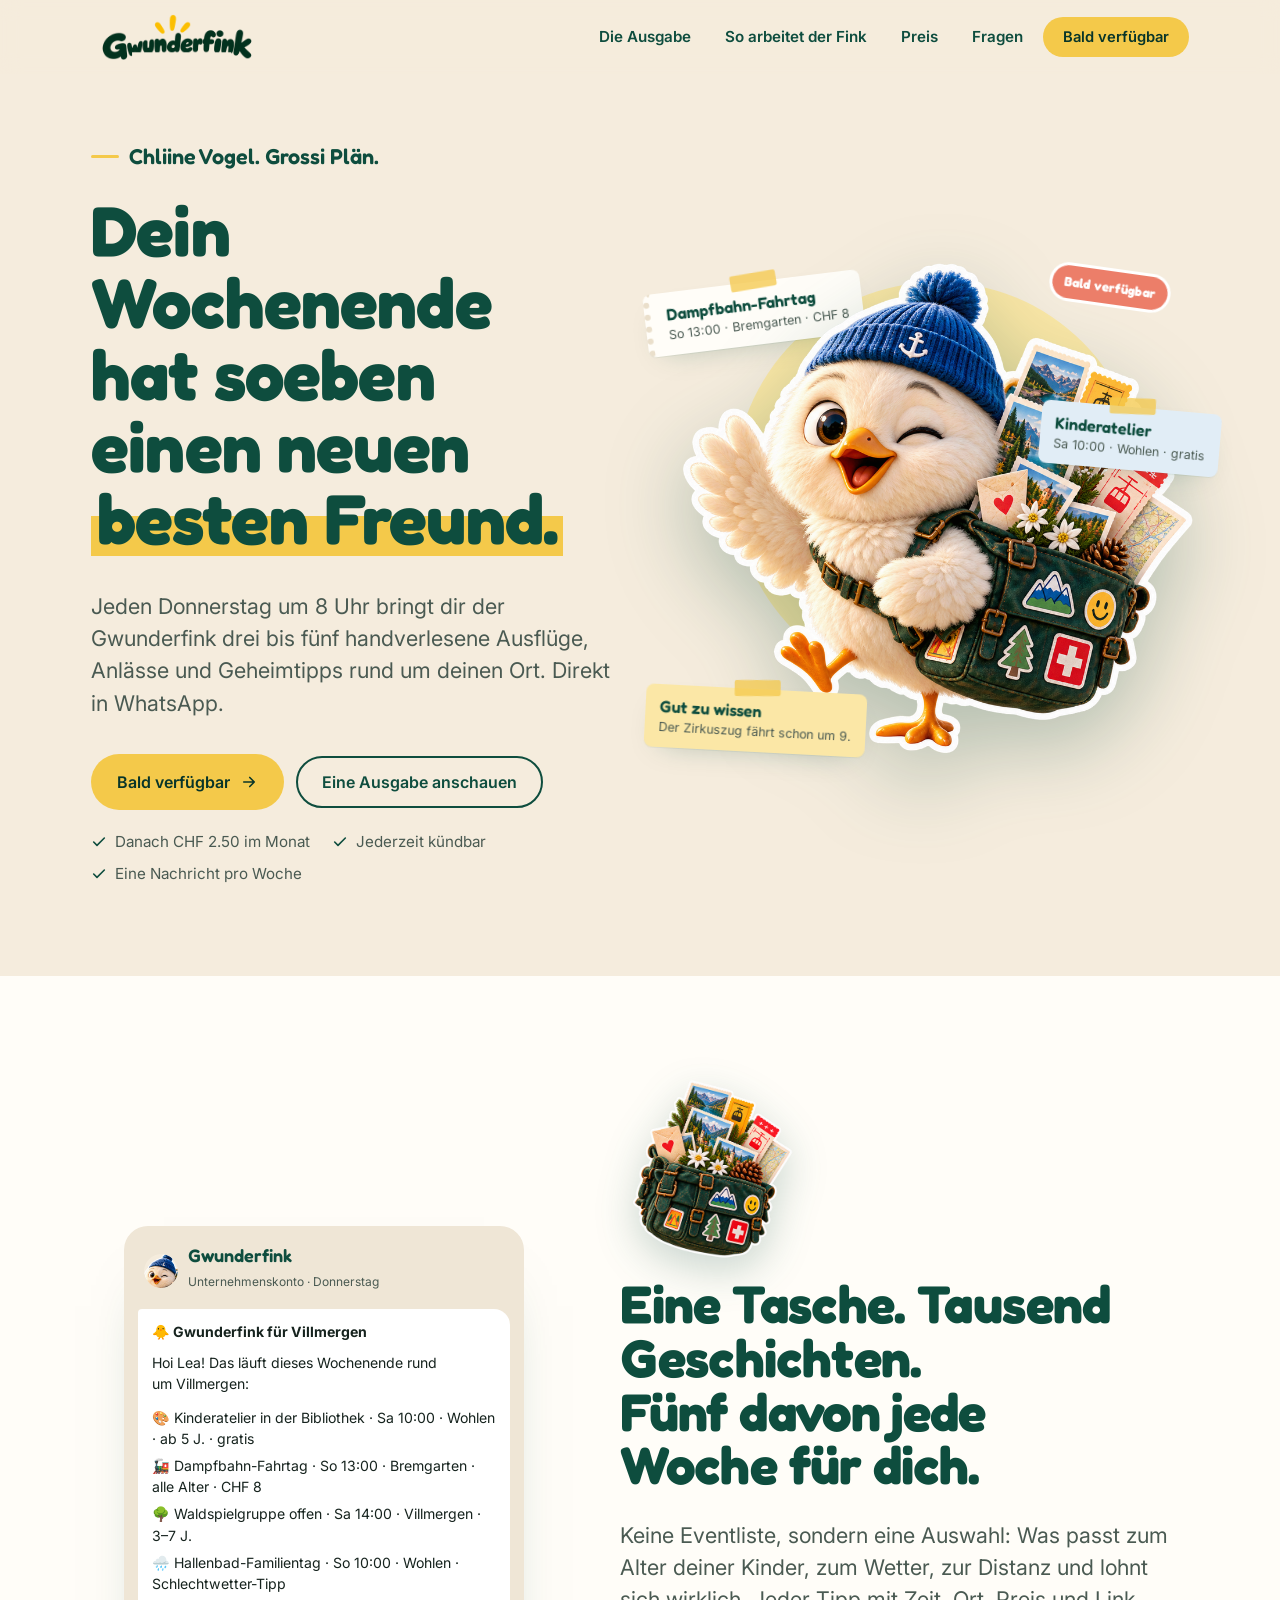
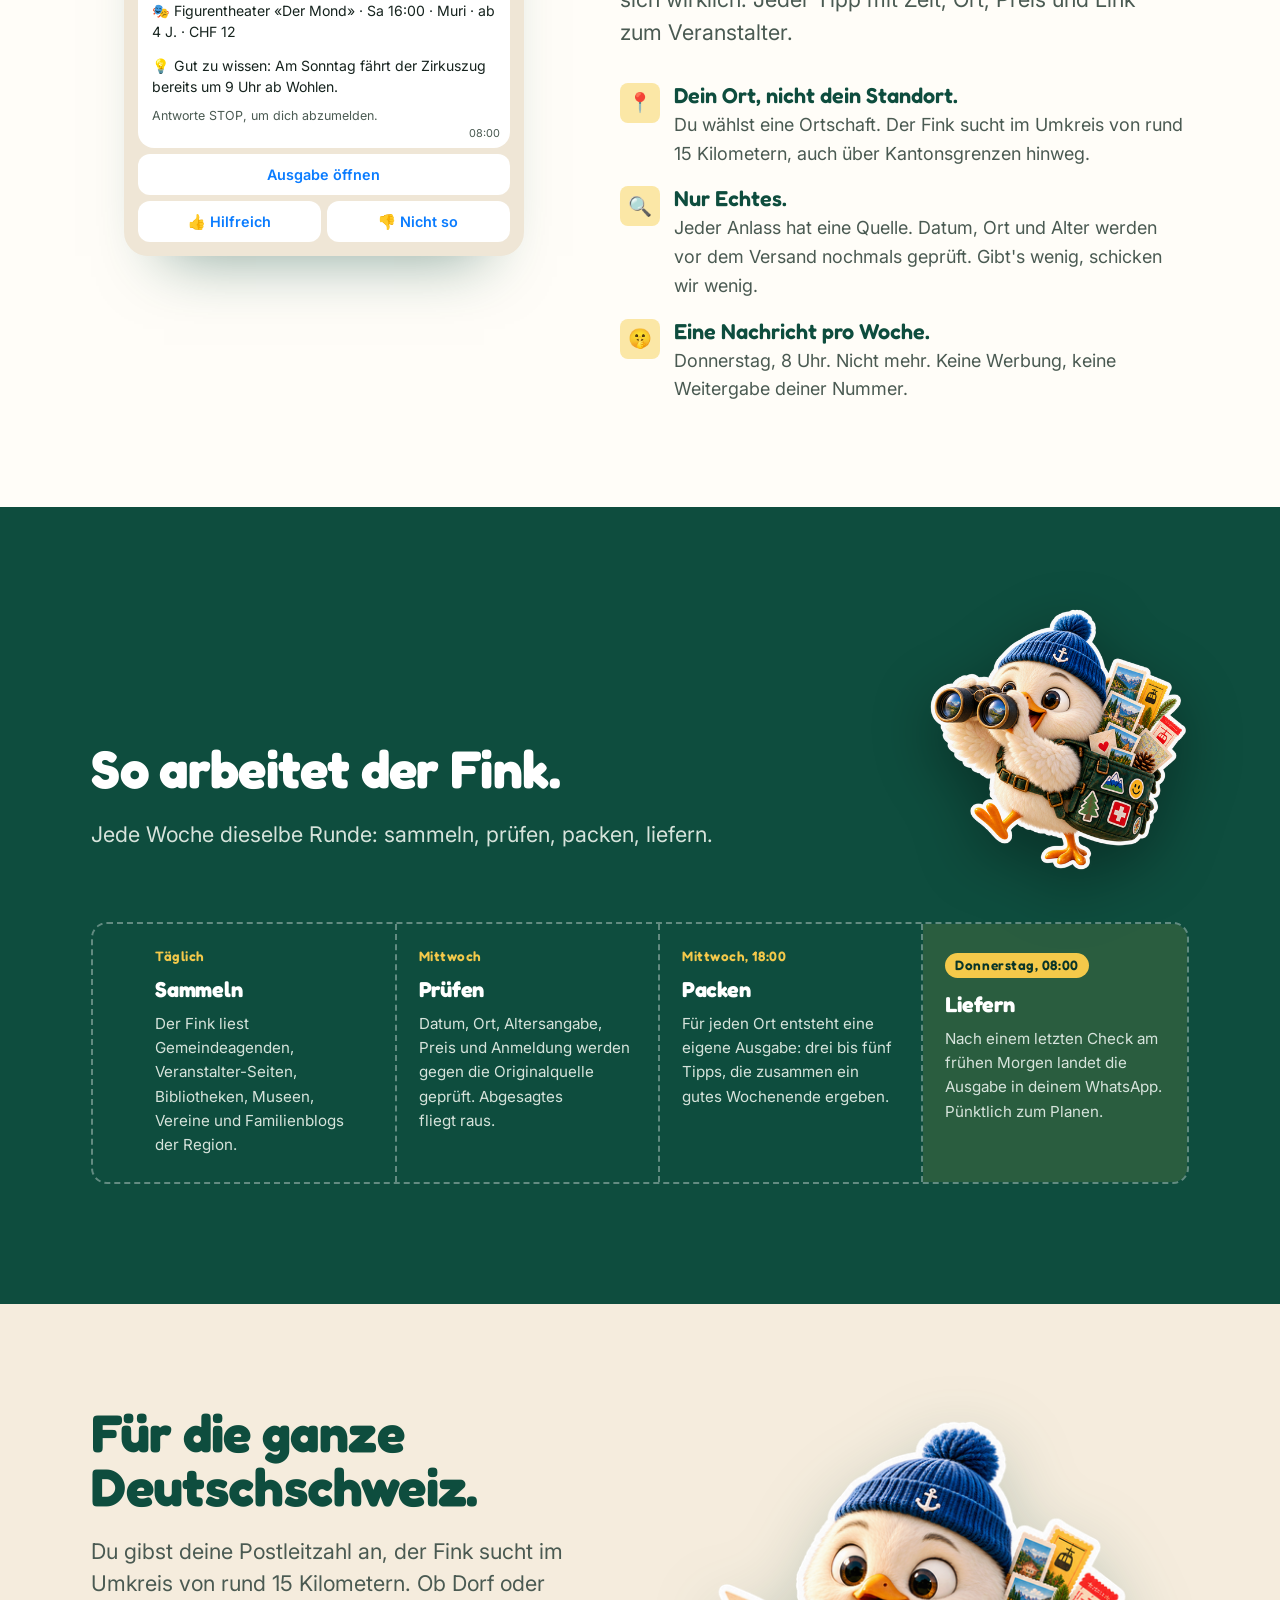
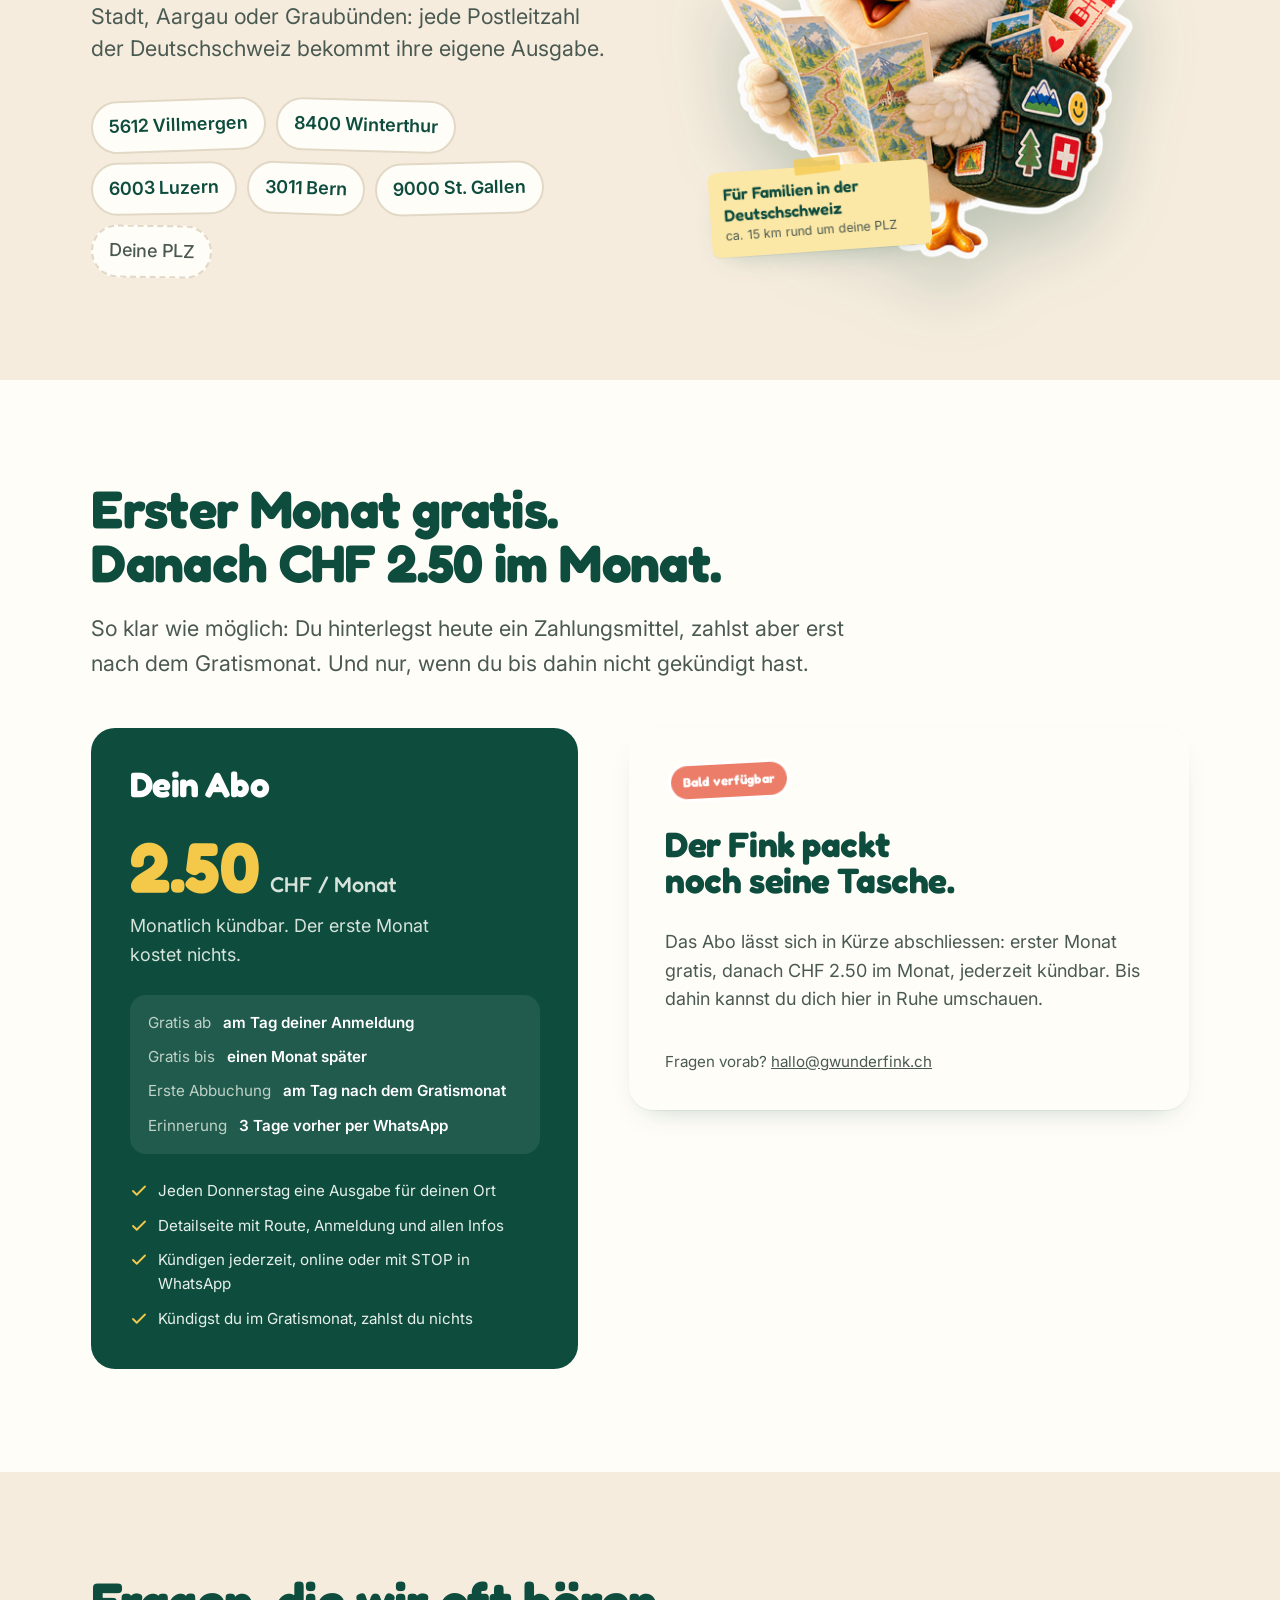
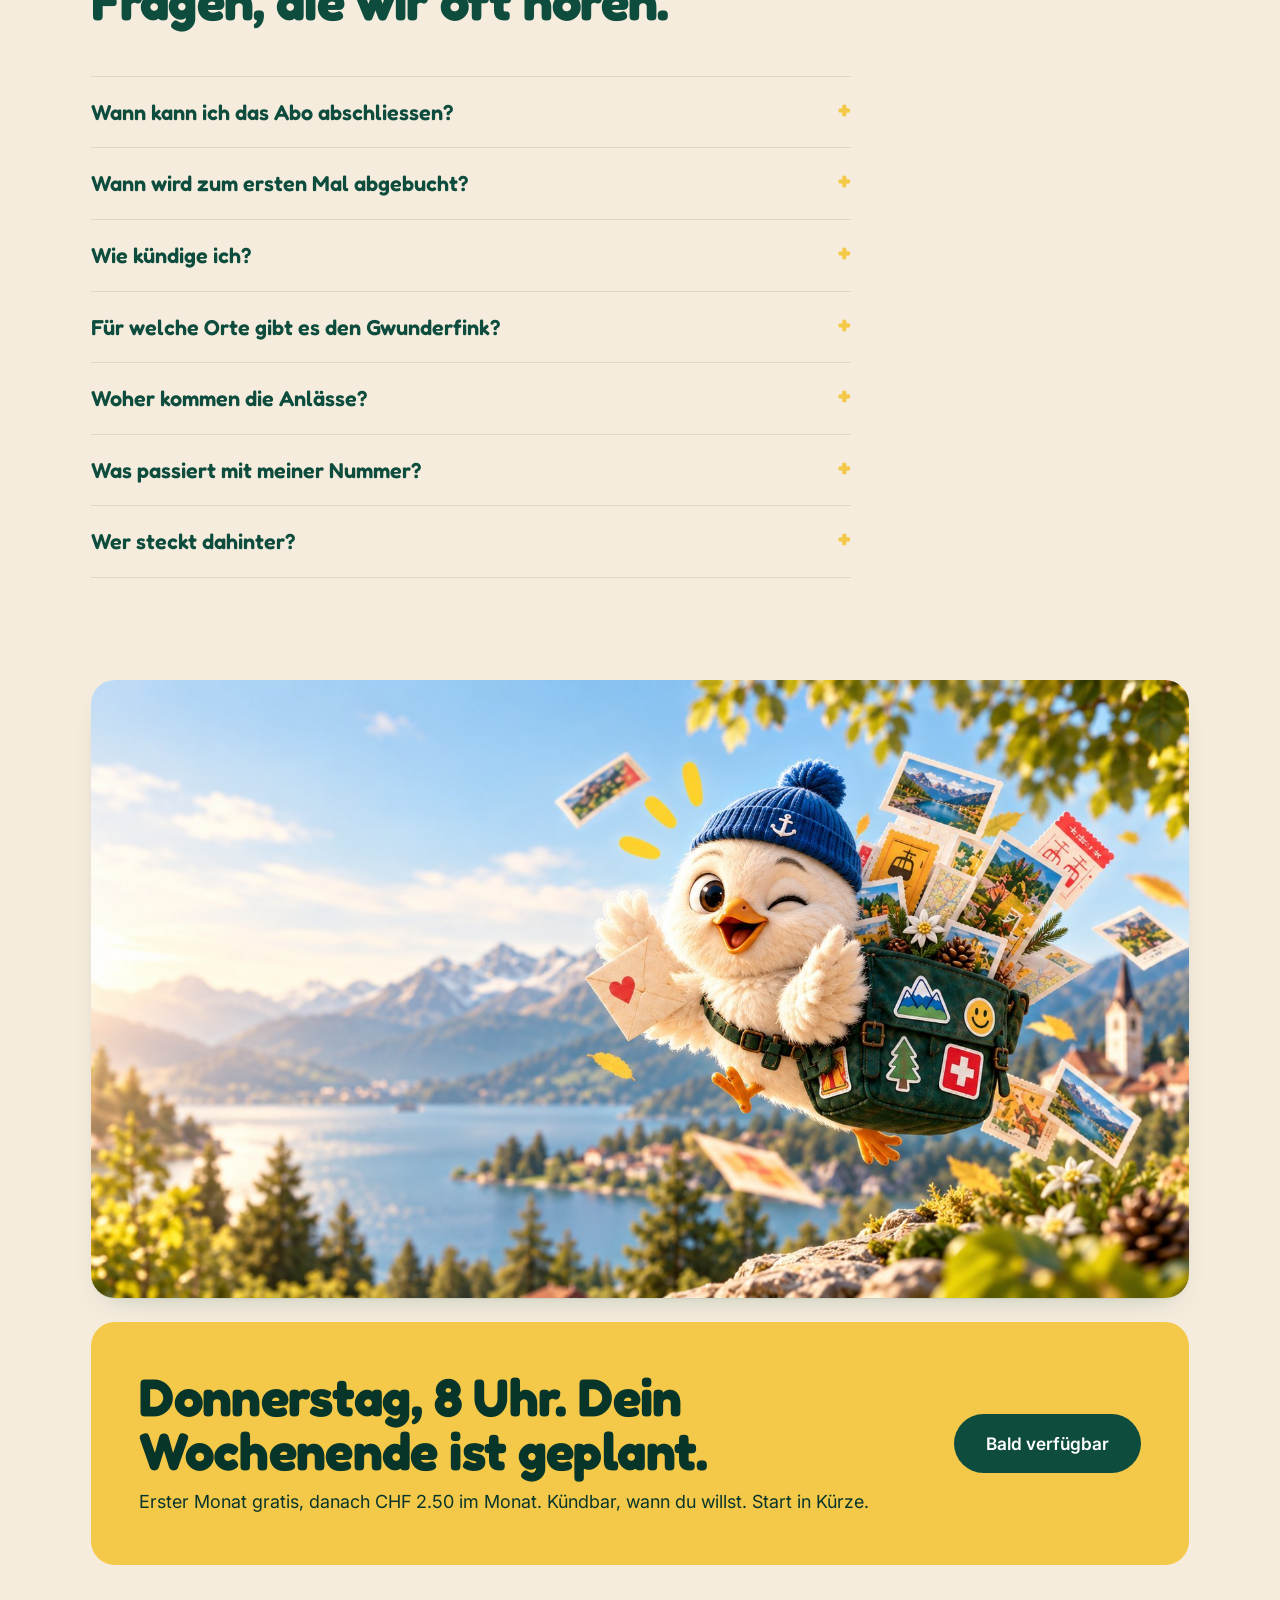
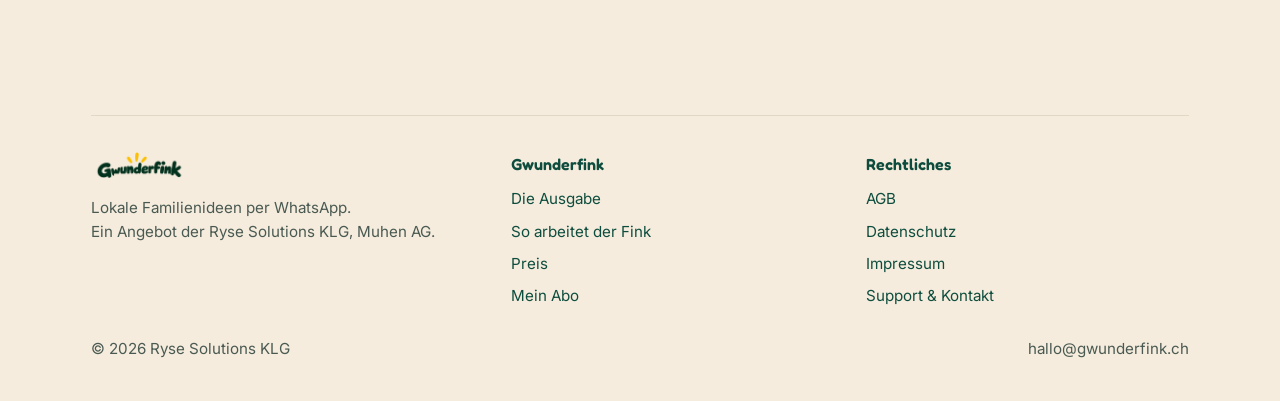
==== index.html @ 8ec22db2 "Bald verfügbar, Abdeckung Deutschschweiz" ====
<!doctype html>
<html lang="de-CH">
<head>
<meta charset="utf-8">
<meta name="viewport" content="width=device-width, initial-scale=1">
<title>Gwunderfink | Lokale Familienideen per WhatsApp. Erster Monat gratis.</title>
<meta name="description" content="Jeden Donnerstag um 8 Uhr: drei bis fünf geprüfte Ausflüge, Anlässe und Familienideen rund um deinen Ort in der Deutschschweiz, direkt in WhatsApp. Erster Monat gratis, danach CHF 2.50 im Monat, jederzeit kündbar.">
<meta property="og:title" content="Gwunderfink. Chliine Vogel. Grossi Plän.">
<meta property="og:description" content="Lokale Familienideen fürs Wochenende, jeden Donnerstag per WhatsApp. Erster Monat gratis.">
<meta property="og:image" content="https://www.gwunderfink.ch/assets/og.jpg">
<meta name="theme-color" content="#F5ECDD">
<link rel="icon" href="assets/fink-avatar.png">
<link rel="preconnect" href="https://fonts.googleapis.com">
<link rel="preconnect" href="https://fonts.gstatic.com" crossorigin>
<link href="https://fonts.googleapis.com/css2?family=Fredoka:wght@500;600;700&family=Inter:wght@400;500;600;700&display=swap" rel="stylesheet">
<link rel="stylesheet" href="style.css">
<link rel="preload" as="image" href="assets/fink-wink.png">
</head>
<body class="preorder">
<a class="skip" href="#main">Zum Inhalt</a>

<header class="nav">
  <div class="wrap nav-in">
    <a class="logo" href="/" aria-label="Gwunderfink Startseite">
      <img class="av" src="assets/fink-avatar.png" alt="" width="38" height="38">
      <img class="wm" src="assets/wortmarke.png" alt="Gwunderfink" height="34">
    </a>
    <a class="btn btn-primary btn-sm nav-cta-m only-live" href="#abo">Gratis starten</a><a class="btn btn-primary btn-sm nav-cta-m only-preorder" href="#abo">Bald verfügbar</a>
    <button class="nav-toggle" aria-expanded="false" aria-controls="navlinks" aria-label="Menü">
      <svg viewBox="0 0 24 24"><path d="M4 7h16M4 12h16M4 17h16"/></svg>
    </button>
    <nav class="nav-links" id="navlinks">
      <a href="#ausgabe">Die Ausgabe</a>
      <a href="#so">So arbeitet der Fink</a>
      <a href="#preis">Preis</a>
      <a href="#fragen">Fragen</a>
      <a class="btn btn-primary btn-sm only-live" href="#abo">Ersten Monat gratis starten</a><a class="btn btn-primary btn-sm only-preorder" href="#abo">Bald verfügbar</a>
    </nav>
  </div>
</header>

<main id="main">

<!-- B · Hero -->
<section class="hero">
  <div class="wrap hero-in">
    <div class="hero-copy">
      <p class="claim">Chliine Vogel. Grossi Plän.</p>
      <h1>Dein Wochenende hat soeben einen neuen <mark>besten Freund.</mark></h1>
      <p class="lead">Jeden Donnerstag um 8 Uhr bringt dir der Gwunderfink drei bis fünf handverlesene Ausflüge, Anlässe und Geheimtipps rund um deinen Ort. Direkt in WhatsApp.</p>
      <div class="hero-cta">
        <a class="btn btn-primary btn-lg only-live" href="#abo">Ersten Monat gratis starten <svg class="arrow" viewBox="0 0 24 24"><path d="M5 12h14M13 6l6 6-6 6"/></svg></a>
        <a class="btn btn-primary btn-lg only-preorder" href="#abo">Bald verfügbar <svg class="arrow" viewBox="0 0 24 24"><path d="M5 12h14M13 6l6 6-6 6"/></svg></a>
        <a class="btn btn-outline" href="#ausgabe">Eine Ausgabe anschauen</a>
      </div>
      <ul class="trust">
        <li><svg viewBox="0 0 24 24"><path d="M20 6L9 17l-5-5"/></svg>Danach CHF 2.50 im Monat</li>
        <li><svg viewBox="0 0 24 24"><path d="M20 6L9 17l-5-5"/></svg>Jederzeit kündbar</li>
        <li><svg viewBox="0 0 24 24"><path d="M20 6L9 17l-5-5"/></svg>Eine Nachricht pro Woche</li>
      </ul>
    </div>

    <div class="stage" aria-label="Der Gwunderfink mit seiner Tasche voller Ideen">
      <div class="sun" aria-hidden="true"></div>
      <img class="fink" src="assets/fink-wink.png" srcset="assets/fink-wink-sm.png 450w, assets/fink-wink.png 900w" sizes="(max-width:900px) 80vw, 42vw" alt="Der Gwunderfink, ein kleiner, flauschiger Vogel mit blauer Seemannsmütze und grüner Umhängetasche voller Postkarten" width="900" height="900">
      <div class="paper ticket p1" aria-hidden="true"><b>Dampfbahn-Fahrtag</b><small>So 13:00 · Bremgarten · CHF 8</small></div>
      <div class="paper card p2" aria-hidden="true"><b>Kinderatelier</b><small>Sa 10:00 · Wohlen · gratis</small></div>
      <div class="paper note p3" aria-hidden="true"><b>Gut zu wissen</b><small>Der Zirkuszug fährt schon um 9.</small></div>
      <span class="sticker s-new" aria-hidden="true">Bald verfügbar</span>
    </div>
  </div>
</section>

<!-- C · Die Ausgabe -->
<section id="ausgabe" class="section on-paper">
  <div class="wrap edition">
    <figure class="wa" aria-label="Beispiel einer Gwunderfink-Ausgabe">
      <div class="wa-head"><img src="assets/fink-avatar.png" alt=""><div><b>Gwunderfink</b><small>Unternehmenskonto · Donnerstag</small></div></div>
      <div class="bubble">
        <p class="head">🐥 Gwunderfink für Villmergen</p>
        <p>Hoi Lea! Das läuft dieses Wochenende rund um Villmergen:</p>
        <p class="tips"><span>🎨 Kinderatelier in der Bibliothek · Sa 10:00 · Wohlen · ab 5 J. · gratis</span><span>🚂 Dampfbahn-Fahrtag · So 13:00 · Bremgarten · alle Alter · CHF 8</span><span>🌳 Waldspielgruppe offen · Sa 14:00 · Villmergen · 3–7 J.</span><span>🌧️ Hallenbad-Familientag · So 10:00 · Wohlen · Schlechtwetter-Tipp</span><span>🎭 Figurentheater «Der Mond» · Sa 16:00 · Muri · ab 4 J. · CHF 12</span></p>
        <p>💡 Gut zu wissen: Am Sonntag fährt der Zirkuszug bereits um 9 Uhr ab Wohlen.</p>
        <p class="foot">Antworte STOP, um dich abzumelden.</p>
        <time>08:00</time>
      </div>
      <div class="wa-btn">Ausgabe öffnen</div>
      <div class="wa-row"><span class="wa-btn">👍 Hilfreich</span><span class="wa-btn">👎 Nicht so</span></div>
    </figure>
    <div class="edition-copy">
      <img class="bag" src="assets/tasche-sm.png" srcset="assets/tasche-sm.png 450w, assets/tasche.png 900w" sizes="180px" alt="" width="180" height="180" loading="lazy">
      <h2>Eine Tasche. Tausend Geschichten. Fünf davon jede Woche für dich.</h2>
      <p class="lead">Keine Eventliste, sondern eine Auswahl: Was passt zum Alter deiner Kinder, zum Wetter, zur Distanz und lohnt sich wirklich. Jeder Tipp mit Zeit, Ort, Preis und Link zum Veranstalter.</p>
      <ul class="rules">
        <li><span class="mark">📍</span><div><b>Dein Ort, nicht dein Standort.</b><p>Du wählst eine Ortschaft. Der Fink sucht im Umkreis von rund 15 Kilometern, auch über Kantonsgrenzen hinweg.</p></div></li>
        <li><span class="mark">🔍</span><div><b>Nur Echtes.</b><p>Jeder Anlass hat eine Quelle. Datum, Ort und Alter werden vor dem Versand nochmals geprüft. Gibt's wenig, schicken wir wenig.</p></div></li>
        <li><span class="mark">🤫</span><div><b>Eine Nachricht pro Woche.</b><p>Donnerstag, 8 Uhr. Nicht mehr. Keine Werbung, keine Weitergabe deiner Nummer.</p></div></li>
      </ul>
    </div>
  </div>
</section>

<!-- D · So arbeitet der Fink -->
<section id="so" class="section on-forest">
  <div class="wrap">
    <div class="head-with-fink">
      <div class="section-head">
        <h2>So arbeitet der Fink.</h2>
        <p>Jede Woche dieselbe Runde: sammeln, prüfen, packen, liefern.</p>
      </div>
      <img class="fink-side" src="assets/fink-fernglas-sm.png" srcset="assets/fink-fernglas-sm.png 450w, assets/fink-fernglas.png 900w" sizes="(max-width:900px) 40vw, 260px" alt="Der Gwunderfink schaut durchs Fernglas" width="260" height="260" loading="lazy">
    </div>
    <ol class="week">
      <li><span class="day">Täglich</span><h3>Sammeln</h3><p>Der Fink liest Gemeindeagenden, Veranstalter-Seiten, Bibliotheken, Museen, Vereine und Familienblogs der Region.</p></li>
      <li><span class="day">Mittwoch</span><h3>Prüfen</h3><p>Datum, Ort, Altersangabe, Preis und Anmeldung werden gegen die Originalquelle geprüft. Abgesagtes fliegt raus.</p></li>
      <li><span class="day">Mittwoch, 18:00</span><h3>Packen</h3><p>Für jeden Ort entsteht eine eigene Ausgabe: drei bis fünf Tipps, die zusammen ein gutes Wochenende ergeben.</p></li>
      <li class="hot"><span class="day">Donnerstag, 08:00</span><h3>Liefern</h3><p>Nach einem letzten Check am frühen Morgen landet die Ausgabe in deinem WhatsApp. Pünktlich zum Planen.</p></li>
    </ol>
  </div>
</section>

<!-- E · Region -->
<section class="section">
  <div class="wrap region">
    <div>
      <h2>Für die ganze Deutschschweiz.</h2>
      <p class="lead">Du gibst deine Postleitzahl an, der Fink sucht im Umkreis von rund 15 Kilometern. Ob Dorf oder Stadt, Aargau oder Graubünden: jede Postleitzahl der Deutschschweiz bekommt ihre eigene Ausgabe.</p>
      <ul class="places">
        <li style="--rot:-2deg">5612 Villmergen</li>
        <li style="--rot:1.5deg">8400 Winterthur</li>
        <li style="--rot:-1deg">6003 Luzern</li>
        <li style="--rot:2deg">3011 Bern</li>
        <li style="--rot:-1.5deg">9000 St. Gallen</li>
        <li class="soon" style="--rot:1deg">Deine PLZ</li>
      </ul>
    </div>
    <figure class="map-fink">
      <img src="assets/fink-karte-sm.png" srcset="assets/fink-karte-sm.png 450w, assets/fink-karte.png 900w" sizes="(max-width:900px) 70vw, 420px" alt="Der Gwunderfink studiert eine Wanderkarte" width="420" height="420" loading="lazy">
      <span class="paper note tag" aria-hidden="true"><b>Für Familien in der Deutschschweiz</b><small>ca. 15 km rund um deine PLZ</small></span>
    </figure>
  </div>
</section>

<!-- F/G · Preis + Anmeldung -->
<section id="preis" class="section on-paper">
  <div class="wrap">
    <div class="section-head">
      <h2>Erster Monat gratis. Danach CHF 2.50 im Monat.</h2>
      <p>So klar wie möglich: Du hinterlegst heute ein Zahlungsmittel, zahlst aber erst nach dem Gratismonat. Und nur, wenn du bis dahin nicht gekündigt hast.</p>
    </div>
    <div class="offer" id="abo">
      <aside class="price-card">
        <h2>Dein Abo</h2>
        <div class="price"><span class="big">2.50</span><span class="unit">CHF / Monat</span></div>
        <p class="price-note">Monatlich kündbar. Der erste Monat kostet nichts.</p>
        <dl class="dates" id="dates">
          <div><dt>Gratis ab</dt><dd id="d-start" class="pending">heute</dd></div>
          <div><dt>Gratis bis</dt><dd id="d-trial-end" class="pending">wird berechnet…</dd></div>
          <div><dt>Erste Abbuchung</dt><dd id="d-first-charge" class="pending">wird berechnet…</dd></div>
          <div><dt>Erinnerung</dt><dd id="d-reminder" class="pending">3 Tage vorher per WhatsApp</dd></div>
        </dl>
        <ul class="includes">
          <li><svg viewBox="0 0 24 24"><path d="M20 6L9 17l-5-5"/></svg>Jeden Donnerstag eine Ausgabe für deinen Ort</li>
          <li><svg viewBox="0 0 24 24"><path d="M20 6L9 17l-5-5"/></svg>Detailseite mit Route, Anmeldung und allen Infos</li>
          <li><svg viewBox="0 0 24 24"><path d="M20 6L9 17l-5-5"/></svg>Kündigen jederzeit, online oder mit STOP in WhatsApp</li>
          <li><svg viewBox="0 0 24 24"><path d="M20 6L9 17l-5-5"/></svg>Kündigst du im Gratismonat, zahlst du nichts</li>
        </ul>
      </aside>

      <div class="signup soon-card only-preorder" id="soon">
        <span class="sticker" style="position:static;display:inline-block;margin-bottom:12px">Bald verfügbar</span>
        <h2>Der Fink packt noch seine Tasche.</h2>
        <p>Das Abo lässt sich in Kürze abschliessen: erster Monat gratis, danach CHF 2.50 im Monat, jederzeit kündbar. Bis dahin kannst du dich hier in Ruhe umschauen.</p>
        <p style="margin:0;color:var(--ink-soft);font-size:var(--fs-0)">Fragen vorab? <a href="mailto:hallo@gwunderfink.ch">hallo@gwunderfink.ch</a></p>
      </div>
      <form id="signup" class="signup only-live" novalidate>
        <h2>Hol dir den Fink.</h2>
        <label>
          <span>Deine Postleitzahl <small>(Deutschschweiz)</small></span>
          <input name="plz" type="text" inputmode="numeric" pattern="[1-9][0-9]{3}" maxlength="4" placeholder="5612" autocomplete="postal-code" required>
        </label>
        <div class="two">
          <label>
            <span>Deine WhatsApp-Nummer</span>
            <input name="phone" type="tel" inputmode="tel" placeholder="+41 79 123 45 67" autocomplete="tel" required>
          </label>
          <label>
            <span>Vorname <small>(optional)</small></span>
            <input name="first_name" type="text" autocomplete="given-name" maxlength="30">
          </label>
        </div>
        <div class="summary" id="summary">
          <span><b>Heute:</b> CHF 0.00. Du hinterlegst nur ein Zahlungsmittel (Karte oder TWINT).</span>
          <span><b>Ab <span id="s-first-charge">…</span>:</b> CHF 2.50 pro Monat, monatlich kündbar.</span>
        </div>
        <label class="consent">
          <input type="checkbox" name="consent" required>
          <span id="consent-text">Ich bestelle den Gwunderfink als wöchentlichen WhatsApp-Newsletter. Der erste Monat ist gratis, danach kostet das Abo CHF 2.50 pro Monat und verlängert sich monatlich, bis ich kündige. Ich akzeptiere die <a href="legal/agb.html">AGB</a> und habe die <a href="legal/datenschutz.html">Datenschutzerklärung</a> gelesen.</span>
        </label>
        <button type="submit" class="btn btn-primary btn-lg">Ersten Monat gratis starten</button>
        <p class="form-msg" role="status" aria-live="polite"></p>
        <p style="font-size:.82rem;color:var(--ink-soft);margin:0">Nach dem Klick bestätigst du dein Zahlungsmittel bei Stripe und erhältst einen Code per WhatsApp. Erst dann ist das Abo aktiv.</p>
      </form>
    </div>
  </div>
</section>

<!-- H · FAQ -->
<section id="fragen" class="section">
  <div class="wrap">
    <div class="section-head"><h2>Fragen, die wir oft hören.</h2></div>
    <div class="faq">
      <details><summary>Wann kann ich das Abo abschliessen?</summary><p>In Kürze. Sobald es so weit ist, erscheint hier die Anmeldung mit allen Daten zum Gratismonat. Bis dahin kannst du dich auf dieser Seite umschauen.</p></details>
      <details><summary>Wann wird zum ersten Mal abgebucht?</summary><p>Genau einen Monat nach deinem Start. Das Datum siehst du oben in der Abo-Box und nochmals vor dem Abschluss bei Stripe. Drei Tage vorher erinnern wir dich per WhatsApp. Kündigst du vorher, wird nichts abgebucht.</p></details>
      <details><summary>Wie kündige ich?</summary><p>Jederzeit unter <a href="konto.html">Mein Abo</a> oder mit der Antwort STOP in WhatsApp. Das Abo läuft bis zum Ende des bezahlten Monats weiter, danach kommt nichts mehr, auch keine weitere Abbuchung.</p></details>
      <details><summary>Für welche Orte gibt es den Gwunderfink?</summary><p>Für jede Postleitzahl der Deutschschweiz. Du gibst deine PLZ an, der Fink sucht im Umkreis von rund 15 Kilometern, auch über Kantonsgrenzen hinweg. Romandie und Tessin folgen später.</p></details>
      <details><summary>Woher kommen die Anlässe?</summary><p>Aus öffentlichen Gemeindeagenden, Veranstalter-Websites, Bibliotheken, Museen, Vereinen und Familienblogs der Region. Wir verlinken immer auf die Originalquelle und übernehmen keine fremden Bilder.</p></details>
      <details><summary>Was passiert mit meiner Nummer?</summary><p>Sie wird ausschliesslich für den Versand und die Verwaltung deines Abos gespeichert. Nie weitergegeben, nie für Werbung. Zahlungsdaten sieht nur Stripe. Alles Weitere in der <a href="legal/datenschutz.html">Datenschutzerklärung</a>.</p></details>
      <details><summary>Wer steckt dahinter?</summary><p>Gwunderfink ist ein Angebot der Ryse Solutions KLG aus dem Aargau, einem kleinen Schweizer Team, das selber Familie hat und am Donnerstag wissen will, was am Wochenende läuft. <a href="legal/impressum.html">Impressum</a></p></details>
    </div>
  </div>
</section>

<section class="section" style="padding-top:0">
  <div class="wrap">
    <figure class="band"><img src="assets/keyvisual.jpg" srcset="assets/keyvisual-sm.jpg 836w, assets/keyvisual.jpg 1672w" sizes="(max-width:1200px) 100vw, 1200px" alt="Der Gwunderfink fliegt mit seiner Tasche über eine Schweizer Seenlandschaft" width="1672" height="941" loading="lazy"></figure>
    <div class="final">
      <div><h2>Donnerstag, 8 Uhr. Dein Wochenende ist geplant.</h2><p>Erster Monat gratis, danach CHF 2.50 im Monat. Kündbar, wann du willst. Start in Kürze.</p></div>
      <a class="btn btn-forest btn-lg only-live" href="#abo">Jetzt starten</a><span class="btn btn-forest btn-lg only-preorder" aria-hidden="true">Bald verfügbar</span>
    </div>
  </div>
</section>
</main>

<footer>
  <div class="wrap">
    <div class="foot-in">
      <div class="foot-brand">
        <img src="assets/wortmarke.png" alt="Gwunderfink">
        <p>Lokale Familienideen per WhatsApp.<br>Ein Angebot der Ryse Solutions KLG, Muhen AG.</p>
      </div>
      <div>
        <h4>Gwunderfink</h4>
        <ul><li><a href="#ausgabe">Die Ausgabe</a></li><li><a href="#so">So arbeitet der Fink</a></li><li><a href="#preis">Preis</a></li><li><a href="konto.html">Mein Abo</a></li></ul>
      </div>
      <div>
        <h4>Rechtliches</h4>
        <ul><li><a href="legal/agb.html">AGB</a></li><li><a href="legal/datenschutz.html">Datenschutz</a></li><li><a href="legal/impressum.html">Impressum</a></li><li><a href="legal/support.html">Support &amp; Kontakt</a></li></ul>
      </div>
    </div>
    <div class="foot-legal"><span>© 2026 Ryse Solutions KLG</span><span>hallo@gwunderfink.ch</span></div>
  </div>
</footer>

<script src="app.js"></script>
</body>
</html>
---- style.css ----
/* ============================================================
   Gwunderfink · Design System 3.0
   Tokens aus Master-Prompt · Fredoka (Display) + Inter (Text)
   Radius-System: 8 / 16 / 24 · keine Verläufe · eine Ladesequenz
   ============================================================ */
:root{
  /* Markenfarben (verbindlich) */
  --forest:#0E4D3E; --moss:#6E8F72; --cream:#F5ECDD; --sunny:#F4C94A; --coral:#EC7E69; --sky:#8FB8D8;
  /* Abgeleitet */
  --forest-deep:#083529; --forest-soft:#E3EDE7; --cream-deep:#EADFCB; --paper:#FFFDF8; --ink:#16231E; --ink-soft:#4A5A52; --line:#E2D8C6;
  --sunny-soft:#FBE7A6; --coral-soft:#F9D6CD; --sky-soft:#E1EDF6; --ok:#2F7D4F; --err:#B4432B;
  /* Aliase für Subseiten (ausgabe.css / konto.css) */
  --gruen:var(--forest); --gruen-tief:var(--forest-deep); --gruen-hell:var(--forest-soft); --gelb:var(--sunny); --gelb-marker:var(--sunny-soft); --gelb-tief:#E0B43A;
  --blau:#2E6E99; --creme:var(--cream); --himmel:var(--sky-soft); --tinte:var(--ink); --grau:var(--ink-soft); --linie:var(--line); --weiss:#fff;
  /* Typo */
  --display:"Fredoka","Nunito",system-ui,sans-serif; --text:"Inter",system-ui,-apple-system,sans-serif;
  --fs-0:clamp(.86rem,.8rem + .2vw,.95rem); --fs-1:clamp(1rem,.95rem + .25vw,1.125rem); --fs-2:clamp(1.15rem,1.05rem + .5vw,1.35rem);
  --fs-3:clamp(1.5rem,1.2rem + 1.4vw,2.2rem); --fs-4:clamp(2rem,1.5rem + 2.4vw,3.3rem); --fs-5:clamp(2.5rem,1.6rem + 3.6vw,4.4rem);
  /* Raster */
  --max:1200px; --gutter:clamp(18px,4vw,64px); --r-s:8px; --r-m:16px; --r-l:24px;
  --shadow-paper:0 1px 0 rgba(14,77,62,.06),0 12px 30px -18px rgba(14,77,62,.35);
}
*{box-sizing:border-box}
html{scroll-behavior:smooth;-webkit-text-size-adjust:100%}
@media(prefers-reduced-motion:reduce){html{scroll-behavior:auto}}
body{margin:0;font:400 var(--fs-1)/1.6 var(--text);color:var(--ink);background:var(--cream)}
h1,h2,h3{font-family:var(--display);font-weight:700;color:var(--forest);margin:0 0 .4em;line-height:1.02;letter-spacing:-.012em;text-wrap:balance}
h1{font-size:var(--fs-5)}
h2{font-size:var(--fs-4)}
h3{font-size:var(--fs-2);line-height:1.2}
p{margin:0 0 1em;text-wrap:pretty}
a{color:inherit}
img{max-width:100%;height:auto}
mark{background:linear-gradient(transparent 48%,var(--sunny) 48%,var(--sunny) 94%,transparent 94%);color:inherit;padding:0 .08em;border-radius:3px}
.skip{position:absolute;left:-999px;top:8px;background:var(--forest);color:#fff;padding:10px 14px;border-radius:var(--r-s);z-index:99}
.skip:focus{left:8px}
:focus-visible{outline:3px solid var(--sky);outline-offset:3px;border-radius:var(--r-s)}
.wrap{max-width:var(--max);margin:0 auto;padding-left:var(--gutter);padding-right:var(--gutter)}

/* ---------- Buttons ---------- */
.btn{display:inline-flex;align-items:center;justify-content:center;gap:10px;font:600 1rem/1 var(--text);padding:16px 24px;border-radius:999px;text-decoration:none;border:2px solid transparent;cursor:pointer;transition:transform .15s ease,background .15s ease,border-color .15s ease;white-space:nowrap}
.btn:hover{transform:translateY(-1px)}
.btn:active{transform:none}
.btn-primary{background:var(--sunny);color:var(--forest-deep)}
.btn-primary:hover{background:#F7D366}
.btn-forest{background:var(--forest);color:#fff}
.btn-forest:hover{background:var(--forest-deep)}
.btn-outline{background:transparent;color:var(--forest);border-color:var(--forest)}
.btn-outline:hover{background:var(--forest);color:#fff}
.btn-sm{padding:11px 18px;font-size:.92rem}
.btn-lg{padding:19px 30px;font-size:1.08rem}
.btn[disabled]{opacity:.55;cursor:wait;transform:none}
.btn .arrow{width:18px;height:18px;stroke:currentColor;stroke-width:2.2;fill:none;stroke-linecap:round;stroke-linejoin:round}

/* ---------- Navigation ---------- */
.nav{position:sticky;top:0;z-index:50;background:rgba(245,236,221,.86);backdrop-filter:blur(10px);-webkit-backdrop-filter:blur(10px)}
.nav-in{display:flex;align-items:center;justify-content:space-between;gap:16px;padding-top:14px;padding-bottom:14px}
.logo{display:flex;align-items:center;gap:12px;text-decoration:none}
.logo img.wm{height:46px;width:auto}
.logo img.av{display:none;width:38px;height:38px;border-radius:50%;box-shadow:0 0 0 2px #fff}
.nav-links{display:flex;align-items:center;gap:6px}
.nav-links a:not(.btn){text-decoration:none;font-weight:600;color:var(--forest);padding:10px 14px;border-radius:999px;font-size:.95rem;position:relative}
.nav-links a:not(.btn)::after{content:"";position:absolute;left:14px;right:14px;bottom:6px;height:3px;background:var(--sunny);border-radius:2px;transform:scaleX(0);transform-origin:left;transition:transform .2s ease}
.nav-links a:not(.btn):hover::after{transform:scaleX(1)}
.nav-toggle{display:none;background:none;border:0;padding:8px;cursor:pointer;color:var(--forest)}
.nav-toggle svg{width:28px;height:28px;stroke:currentColor;stroke-width:2.2;fill:none;stroke-linecap:round}
@media(max-width:820px){
  .logo img.wm{height:36px}
  .nav-links{position:absolute;left:0;right:0;top:100%;background:var(--cream);border-bottom:1px solid var(--line);flex-direction:column;align-items:stretch;padding:12px var(--gutter) 20px;gap:4px;display:none}
  .nav-links.open{display:flex}
  .nav-links a:not(.btn){padding:14px 8px;font-size:1.1rem}
  .nav-links .btn{margin-top:8px}
  .nav-toggle{display:block}
}

/* ---------- Hero ---------- */
.hero{position:relative;overflow:clip}
.hero-in{display:grid;grid-template-columns:minmax(0,1fr) minmax(0,1fr);gap:clamp(24px,4vw,64px);align-items:center;padding-top:clamp(28px,5vw,72px);padding-bottom:clamp(48px,7vw,110px);min-height:min(78vh,760px)}
.claim{display:inline-flex;align-items:center;gap:10px;font-family:var(--display);font-weight:600;font-size:var(--fs-2);color:var(--forest);margin:0 0 1em}
.claim::before{content:"";width:28px;height:3px;background:var(--sunny);border-radius:2px}
.hero h1{margin-bottom:.5em}
.lead{font-size:var(--fs-2);color:var(--ink-soft);max-width:30em;margin-bottom:1.6em;line-height:1.5}
.hero-cta{display:flex;flex-wrap:wrap;gap:12px;align-items:center;margin-bottom:1.1em}
.hero-cta .btn-lg{padding:17px 24px;font-size:1rem}
.trust{display:flex;flex-wrap:wrap;gap:8px 22px;margin:0;padding:0;list-style:none;color:var(--ink-soft);font-size:var(--fs-0)}
.trust li{display:flex;align-items:center;gap:8px}
.trust svg{width:16px;height:16px;stroke:var(--forest);stroke-width:2.4;fill:none;stroke-linecap:round;stroke-linejoin:round}

/* Fink + Tasche: "Eine Tasche. Tausend Geschichten." */
.stage{position:relative;aspect-ratio:1/1;max-width:600px;margin:0 auto;width:100%}
.stage .fink{position:absolute;left:2%;bottom:0;width:100%;z-index:3;filter:drop-shadow(0 30px 40px rgba(14,77,62,.28))}
.stage .sun{position:absolute;top:6%;left:52%;width:78%;aspect-ratio:1;border-radius:50%;background:var(--sunny-soft);transform:translateX(-50%);z-index:1}
.paper{position:absolute;z-index:2;background:var(--paper);border-radius:var(--r-s);padding:12px 14px 12px;box-shadow:var(--shadow-paper);font-size:.9rem;line-height:1.3;color:var(--ink);transform:rotate(var(--rot,0deg));width:max-content;max-width:240px}
.paper::before{content:"";position:absolute;top:-9px;left:50%;width:46px;height:16px;background:rgba(244,201,74,.75);transform:translateX(-50%) rotate(-3deg);border-radius:2px}
.paper b{display:block;font-family:var(--display);font-weight:600;color:var(--forest);font-size:1.02rem}
.paper small{display:block;color:var(--ink-soft);font-size:.78rem;margin-top:2px}
.paper.ticket{border-left:6px dotted var(--cream-deep);padding-left:16px}
.paper.card{background:var(--sky-soft)}
.paper.note{background:var(--sunny-soft)}
.p1{top:6%;left:-4%;--rot:-7deg;z-index:2}
.p2{top:30%;right:-6%;--rot:5deg;z-index:4}
.p3{bottom:4%;left:-4%;--rot:3deg;z-index:4}
.sticker{position:absolute;z-index:5;background:var(--coral);color:#fff;font:700 .82rem/1 var(--display);padding:10px 12px;border-radius:999px;transform:rotate(var(--rot,-8deg));box-shadow:0 0 0 3px #fff;letter-spacing:.01em}
.s-new{top:4%;right:4%;--rot:8deg}
@media(max-width:900px){
  .hero-in{grid-template-columns:1fr;min-height:0}
  .stage{max-width:420px;order:-1}
  .paper{max-width:170px;font-size:.84rem}
  .p1{left:0}.p2{right:0}
}
/* Ladesequenz: einmal, dann Ruhe */
.hero-copy>*,.stage>*{opacity:0}
.hero-copy>*{transform:translateY(14px)}
.stage .fink{transform:translateY(30px) scale(.97)}
.paper{transform:translateY(16px) rotate(var(--rot,0deg)) scale(.92)}
.sticker{transform:scale(.6) rotate(var(--rot,-8deg))}
body.ready .hero-copy>:nth-child(1){animation:rise .6s .05s cubic-bezier(.2,.7,.2,1) forwards}
body.ready .hero-copy>:nth-child(2){animation:rise .7s .15s cubic-bezier(.2,.7,.2,1) forwards}
body.ready .hero-copy>:nth-child(3){animation:rise .6s .3s cubic-bezier(.2,.7,.2,1) forwards}
body.ready .hero-copy>:nth-child(4){animation:rise .6s .42s cubic-bezier(.2,.7,.2,1) forwards}
body.ready .hero-copy>:nth-child(5){animation:rise .6s .55s cubic-bezier(.2,.7,.2,1) forwards}
body.ready .stage .sun{animation:fade .8s .2s forwards}
body.ready .stage .fink{animation:land .9s .3s cubic-bezier(.2,.8,.2,1) forwards}
body.ready .stage .p1{animation:popp .55s 1.05s cubic-bezier(.3,1.4,.5,1) forwards}
body.ready .stage .p2{animation:popp .55s 1.25s cubic-bezier(.3,1.4,.5,1) forwards}
body.ready .stage .p3{animation:popp .55s 1.45s cubic-bezier(.3,1.4,.5,1) forwards}
body.ready .stage .sticker{animation:pops .5s 1.7s cubic-bezier(.3,1.5,.5,1) forwards}
@keyframes rise{to{opacity:1;transform:none}}
@keyframes fade{to{opacity:1}}
@keyframes land{to{opacity:1;transform:none}}
@keyframes popp{to{opacity:1;transform:rotate(var(--rot,0deg))}}
@keyframes pops{to{opacity:1;transform:rotate(var(--rot,-8deg))}}
@media(prefers-reduced-motion:reduce){
  .hero-copy>*,.stage>*{opacity:1!important;animation:none!important}
  .hero-copy>*{transform:none}.stage .fink{transform:none}.paper{transform:rotate(var(--rot,0deg))}.sticker{transform:rotate(var(--rot,-8deg))}
}

/* ---------- Sektionen ---------- */
.section{padding-top:clamp(56px,8vw,120px);padding-bottom:clamp(56px,8vw,120px)}
.section-head{max-width:42em;margin-bottom:clamp(28px,4vw,48px)}
.section-head p{font-size:var(--fs-2);color:var(--ink-soft)}
.on-paper{background:var(--paper)}
.on-forest{background:var(--forest);color:#fff}
.on-forest h2,.on-forest h3{color:#fff}
.on-forest .section-head p{color:#D6E3DB}

/* Die Ausgabe (editorial) */
.edition{display:grid;grid-template-columns:minmax(0,.9fr) minmax(0,1.1fr);gap:clamp(28px,5vw,80px);align-items:center}
.wa{max-width:400px;margin:0 auto;background:#EFE6D6;border-radius:var(--r-l);padding:14px;box-shadow:0 40px 60px -40px rgba(14,77,62,.5)}
.wa-head{display:flex;align-items:center;gap:10px;padding:6px 6px 14px}
.wa-head img{width:34px;height:34px;border-radius:50%}
.wa-head b{display:block;font-family:var(--display);font-weight:600;line-height:1.1;color:var(--forest)}
.wa-head small{color:var(--ink-soft);font-size:.75rem}
.bubble{position:relative;background:#fff;border-radius:4px var(--r-m) var(--r-m) var(--r-m);padding:12px 14px 22px;font-size:.88rem;line-height:1.5}
.bubble p{margin:0 0 .7em}
.bubble .head{font-weight:700}
.bubble .tips span{display:block;padding:3px 0}
.bubble .foot{color:var(--ink-soft);font-size:.78rem;margin:0}
.bubble time{position:absolute;right:10px;bottom:6px;font-size:.68rem;color:var(--ink-soft)}
.wa-btn{background:#fff;color:#0A7CFF;text-align:center;border-radius:12px;padding:9px;margin-top:6px;font-weight:600;font-size:.9rem}
.wa-row{display:flex;gap:6px}.wa-row .wa-btn{flex:1}
.edition-copy h2{margin-bottom:.5em}
.rules{list-style:none;padding:0;margin:1.5em 0 0;display:grid;gap:18px}
.rules li{display:grid;grid-template-columns:40px 1fr;gap:14px;align-items:start}
.rules .mark{width:40px;height:40px;border-radius:var(--r-s);background:var(--sunny-soft);display:grid;place-items:center;font-size:1.2rem}
.rules b{display:block;font-family:var(--display);font-weight:600;color:var(--forest);font-size:var(--fs-2);line-height:1.2;margin-bottom:2px}
.rules p{margin:0;color:var(--ink-soft)}
@media(max-width:860px){.edition{grid-template-columns:1fr}}

/* Wochenlauf: ein Ticketstreifen (echte Sequenz → nummeriert) */
.week{display:grid;grid-template-columns:repeat(4,1fr);gap:0;border:2px dashed rgba(255,255,255,.35);border-radius:var(--r-m);overflow:hidden}
.week li{list-style:none;padding:26px 22px 24px;border-right:2px dashed rgba(255,255,255,.35);position:relative}
.week li:last-child{border-right:0}
.week .day{font:600 .85rem/1 var(--display);color:var(--sunny);letter-spacing:.04em;margin-bottom:14px;display:block}
.week h3{color:#fff;margin-bottom:.4em}
.week p{margin:0;color:#D6E3DB;font-size:var(--fs-0)}
.week li.hot{background:rgba(244,201,74,.12)}
.week li.hot .day{color:#fff;background:var(--sunny);color:var(--forest-deep);display:inline-block;padding:6px 10px;border-radius:999px}
@media(max-width:860px){.week{grid-template-columns:1fr 1fr}.week li:nth-child(2){border-right:0}.week li:nth-child(-n+2){border-bottom:2px dashed rgba(255,255,255,.35)}}
@media(max-width:480px){.week{grid-template-columns:1fr}.week li{border-right:0;border-bottom:2px dashed rgba(255,255,255,.35)}.week li:last-child{border-bottom:0}}

/* Region */
.region{display:grid;grid-template-columns:minmax(0,1fr) minmax(0,1fr);gap:clamp(28px,5vw,80px);align-items:center}
.places{display:flex;flex-wrap:wrap;gap:10px;margin:1.2em 0 0;padding:0;list-style:none}
.places li{background:var(--paper);border:2px solid var(--line);border-radius:999px;padding:10px 16px;font-weight:600;color:var(--forest);transform:rotate(var(--rot,0deg))}
.places li.soon{border-style:dashed;color:var(--ink-soft);font-weight:500}
.map{position:relative;background:var(--paper);border-radius:var(--r-l);padding:24px;box-shadow:var(--shadow-paper)}
.map svg{width:100%;height:auto;display:block}
.map .ring{fill:rgba(244,201,74,.22);stroke:var(--sunny);stroke-width:2;stroke-dasharray:6 6}
.map .dot{fill:var(--forest)}
.map text{font:600 13px var(--text);fill:var(--forest)}
.map .km{font:600 12px var(--display);fill:var(--ink-soft)}
@media(max-width:860px){.region{grid-template-columns:1fr}}

/* ---------- Abo ---------- */
.offer{display:grid;grid-template-columns:minmax(0,1fr) minmax(0,1.15fr);gap:clamp(24px,4vw,64px);align-items:start}
.price-card{background:var(--forest);color:#fff;border-radius:var(--r-l);padding:clamp(24px,3vw,40px);position:sticky;top:92px}
.price-card h2{color:#fff;font-size:var(--fs-3);margin-bottom:.8em}
.price{display:flex;align-items:baseline;gap:10px;font-family:var(--display)}
.price .big{font-size:clamp(3rem,6vw,4.4rem);font-weight:700;line-height:1;color:var(--sunny);font-variant-numeric:tabular-nums}
.price .unit{font-size:var(--fs-2);color:#D6E3DB;font-weight:500}
.price-note{color:#D6E3DB;margin:.6em 0 1.4em}
.dates{display:grid;gap:10px;background:rgba(255,255,255,.08);border-radius:var(--r-m);padding:16px 18px;margin-bottom:1.4em}
.dates div{display:grid;grid-template-columns:auto 1fr;gap:12px;align-items:baseline;font-size:var(--fs-0)}
.dates dt{color:#BFD2C7;margin:0}
.dates dd{margin:0;font-weight:600;color:#fff;font-variant-numeric:tabular-nums}
.dates .pending{opacity:.6}
.includes{list-style:none;padding:0;margin:0;display:grid;gap:10px;font-size:var(--fs-0);color:#E6EFE9}
.includes li{display:grid;grid-template-columns:18px 1fr;gap:10px;align-items:start}
.includes svg{width:18px;height:18px;stroke:var(--sunny);stroke-width:2.4;fill:none;stroke-linecap:round;stroke-linejoin:round;margin-top:3px}
@media(max-width:900px){.offer{grid-template-columns:1fr}.price-card{position:static}}

.signup{background:var(--paper);border-radius:var(--r-l);padding:clamp(22px,3vw,36px);box-shadow:var(--shadow-paper);display:grid;gap:18px}
.signup h2{font-size:var(--fs-3);margin-bottom:.2em}
.signup label{display:grid;gap:6px}
.signup label>span{font-weight:600;font-size:.95rem;color:var(--forest)}
.signup label small{color:var(--ink-soft);font-weight:400}
.signup input:not([type=checkbox]),.signup select{font:inherit;padding:14px 16px;border-radius:var(--r-s);border:2px solid var(--line);background:#fff;color:var(--ink);width:100%}
.signup input:focus,.signup select:focus{border-color:var(--forest);outline:0}
.signup select{appearance:none;background-image:url("data:image/svg+xml,%3Csvg xmlns='http://www.w3.org/2000/svg' width='14' height='9'%3E%3Cpath d='M1 1l6 6 6-6' fill='none' stroke='%230E4D3E' stroke-width='2.2' stroke-linecap='round'/%3E%3C/svg%3E");background-repeat:no-repeat;background-position:right 16px center;padding-right:44px}
.two{display:grid;grid-template-columns:1fr 1fr;gap:14px}
@media(max-width:520px){.two{grid-template-columns:1fr}}
.consent{grid-template-columns:auto 1fr;align-items:start;gap:12px!important;font-size:.88rem;color:var(--ink-soft)}
.consent input{margin-top:3px;width:18px;height:18px;accent-color:var(--forest)}
.consent a{color:var(--forest)}
.summary{background:var(--sunny-soft);border-radius:var(--r-s);padding:14px 16px;font-size:var(--fs-0);display:grid;gap:4px}
.summary b{color:var(--forest)}
.form-msg{margin:0;min-height:1.4em;font-weight:600}
.form-msg.err{color:var(--err)}
.form-msg.ok{color:var(--ok)}
.signup .invalid{border-color:var(--err)!important}

/* ---------- FAQ ---------- */
.faq{max-width:760px}
.faq details{border-top:1px solid var(--line);padding:18px 0}
.faq details:last-of-type{border-bottom:1px solid var(--line)}
.faq summary{cursor:pointer;font-weight:600;font-size:var(--fs-2);list-style:none;display:flex;justify-content:space-between;gap:16px;color:var(--forest);font-family:var(--display)}
.faq summary::-webkit-details-marker{display:none}
.faq summary::after{content:"+";font-size:1.6rem;line-height:1;color:var(--sunny);font-weight:700}
.faq details[open] summary::after{content:"–"}
.faq details p{margin:12px 0 0;max-width:42em;color:var(--ink-soft)}

/* ---------- Abschluss-CTA ---------- */
.final{display:grid;grid-template-columns:minmax(0,1fr) auto;gap:24px;align-items:center;background:var(--sunny);border-radius:var(--r-l);padding:clamp(24px,4vw,48px)}
.final h2{color:var(--forest-deep);margin:0 0 .2em}
.final p{margin:0;color:var(--forest-deep)}
@media(max-width:700px){.final{grid-template-columns:1fr}}

/* ---------- Footer ---------- */
footer{padding:48px 0 40px;color:var(--ink-soft);font-size:var(--fs-0)}
.foot-in{display:grid;grid-template-columns:minmax(0,1.2fr) minmax(0,1fr) minmax(0,1fr);gap:32px;border-top:1px solid var(--line);padding-top:36px}
.foot-in h4{font-family:var(--display);font-weight:600;color:var(--forest);margin:0 0 .6em;font-size:1rem}
.foot-in ul{list-style:none;margin:0;padding:0;display:grid;gap:8px}
.foot-in a{color:var(--forest);text-decoration:none}
.foot-in a:hover{text-decoration:underline;text-decoration-color:var(--sunny);text-decoration-thickness:2px}
.foot-brand img{height:26px;width:auto;margin-bottom:10px}
.foot-legal{margin-top:28px;display:flex;flex-wrap:wrap;gap:8px 20px;justify-content:space-between}
@media(max-width:700px){.foot-in{grid-template-columns:1fr 1fr}.foot-brand{grid-column:1/-1}}

/* ---------- Subseiten (Legal, Danke) ---------- */
.page{max-width:760px;margin:0 auto;padding:clamp(28px,5vw,64px) var(--gutter) 80px}
.page h1{font-size:var(--fs-4)}
.page h2{font-size:var(--fs-3);margin-top:1.6em}
.page h3{margin-top:1.2em}
.page .meta{color:var(--ink-soft);font-size:var(--fs-0);margin-bottom:2em}
.page table{border-collapse:collapse;width:100%;font-size:var(--fs-0);margin:1em 0}
.page th,.page td{text-align:left;vertical-align:top;padding:10px 12px;border-bottom:1px solid var(--line)}
.page th{color:var(--forest);font-weight:600}
.page .back{display:inline-block;margin-bottom:1.5em;color:var(--forest);font-weight:600;text-decoration:none}
.page .back:hover{text-decoration:underline}
.doclist{list-style:none;padding:0;margin:1.5em 0;display:grid;gap:12px}
.doclist a{display:grid;gap:4px;background:var(--paper);border-radius:var(--r-m);padding:18px 20px;text-decoration:none;box-shadow:var(--shadow-paper)}
.doclist b{font-family:var(--display);font-weight:600;color:var(--forest);font-size:var(--fs-2)}
.doclist span{color:var(--ink-soft);font-size:var(--fs-0)}
.code{display:flex;gap:10px;align-items:stretch;margin:1.5em 0}
.code input{font:700 1.6rem/1 var(--text);letter-spacing:.3em;text-align:center;padding:14px;border:2px solid var(--forest);border-radius:var(--r-s);width:12ch}
.callout{background:var(--sunny-soft);border-radius:var(--r-m);padding:16px 18px;margin:1.2em 0}

/* ---------- Asset-Platzierungen 3.0 ---------- */
.bag{width:clamp(120px,16vw,180px);height:auto;margin:0 0 8px -6px;filter:drop-shadow(0 14px 20px rgba(14,77,62,.22))}
.head-with-fink{display:grid;grid-template-columns:minmax(0,1fr) auto;align-items:end;gap:24px;margin-bottom:clamp(28px,4vw,48px)}
.head-with-fink .section-head{margin-bottom:0}
.fink-side{width:clamp(140px,22vw,260px);height:auto;filter:drop-shadow(0 20px 30px rgba(0,0,0,.35))}
@media(max-width:600px){.head-with-fink{grid-template-columns:1fr}.fink-side{justify-self:end;margin-top:-12px}}
.map-fink{position:relative;margin:0;max-width:440px;justify-self:center;width:100%}
.map-fink img{width:100%;height:auto;display:block;filter:drop-shadow(0 24px 34px rgba(14,77,62,.25))}
.map-fink .tag{position:absolute;left:0;bottom:4%;--rot:-4deg;opacity:1;transform:rotate(-4deg);max-width:220px}
.band{margin:0 0 24px;border-radius:var(--r-l);overflow:hidden;box-shadow:var(--shadow-paper)}
.band img{display:block;width:100%;height:auto}
.page h1{font-size:clamp(1.7rem,1.2rem + 2.6vw,3rem);overflow-wrap:anywhere;hyphens:auto}
.nav-cta-m{display:none;margin-left:auto;margin-right:6px}
/* Mobile-Feinschliff */
@media(max-width:900px){
  .stage .p1{display:none}
  .paper{max-width:150px;font-size:.8rem;padding:9px 11px}
  .p2{top:22%;right:-2%}.p3{bottom:2%;left:-2%}
  .nav-cta-m{display:inline-flex}
}

/* Verfügbarkeit: body.preorder blendet Bestellprozess aus */
.only-preorder{display:none}
body.preorder .only-preorder{display:inline-flex}
body.preorder .nav-cta-m.only-preorder{display:none}
@media(max-width:820px){body.preorder .nav-cta-m.only-preorder{display:inline-flex}}
body.preorder div.only-preorder{display:grid}
body.preorder .only-live{display:none!important}
.soon-card h2{margin-bottom:.3em}
.soon-card .sticker{justify-self:start;transform:rotate(-3deg);margin-left:6px}
.soon-card p{color:var(--ink-soft)}
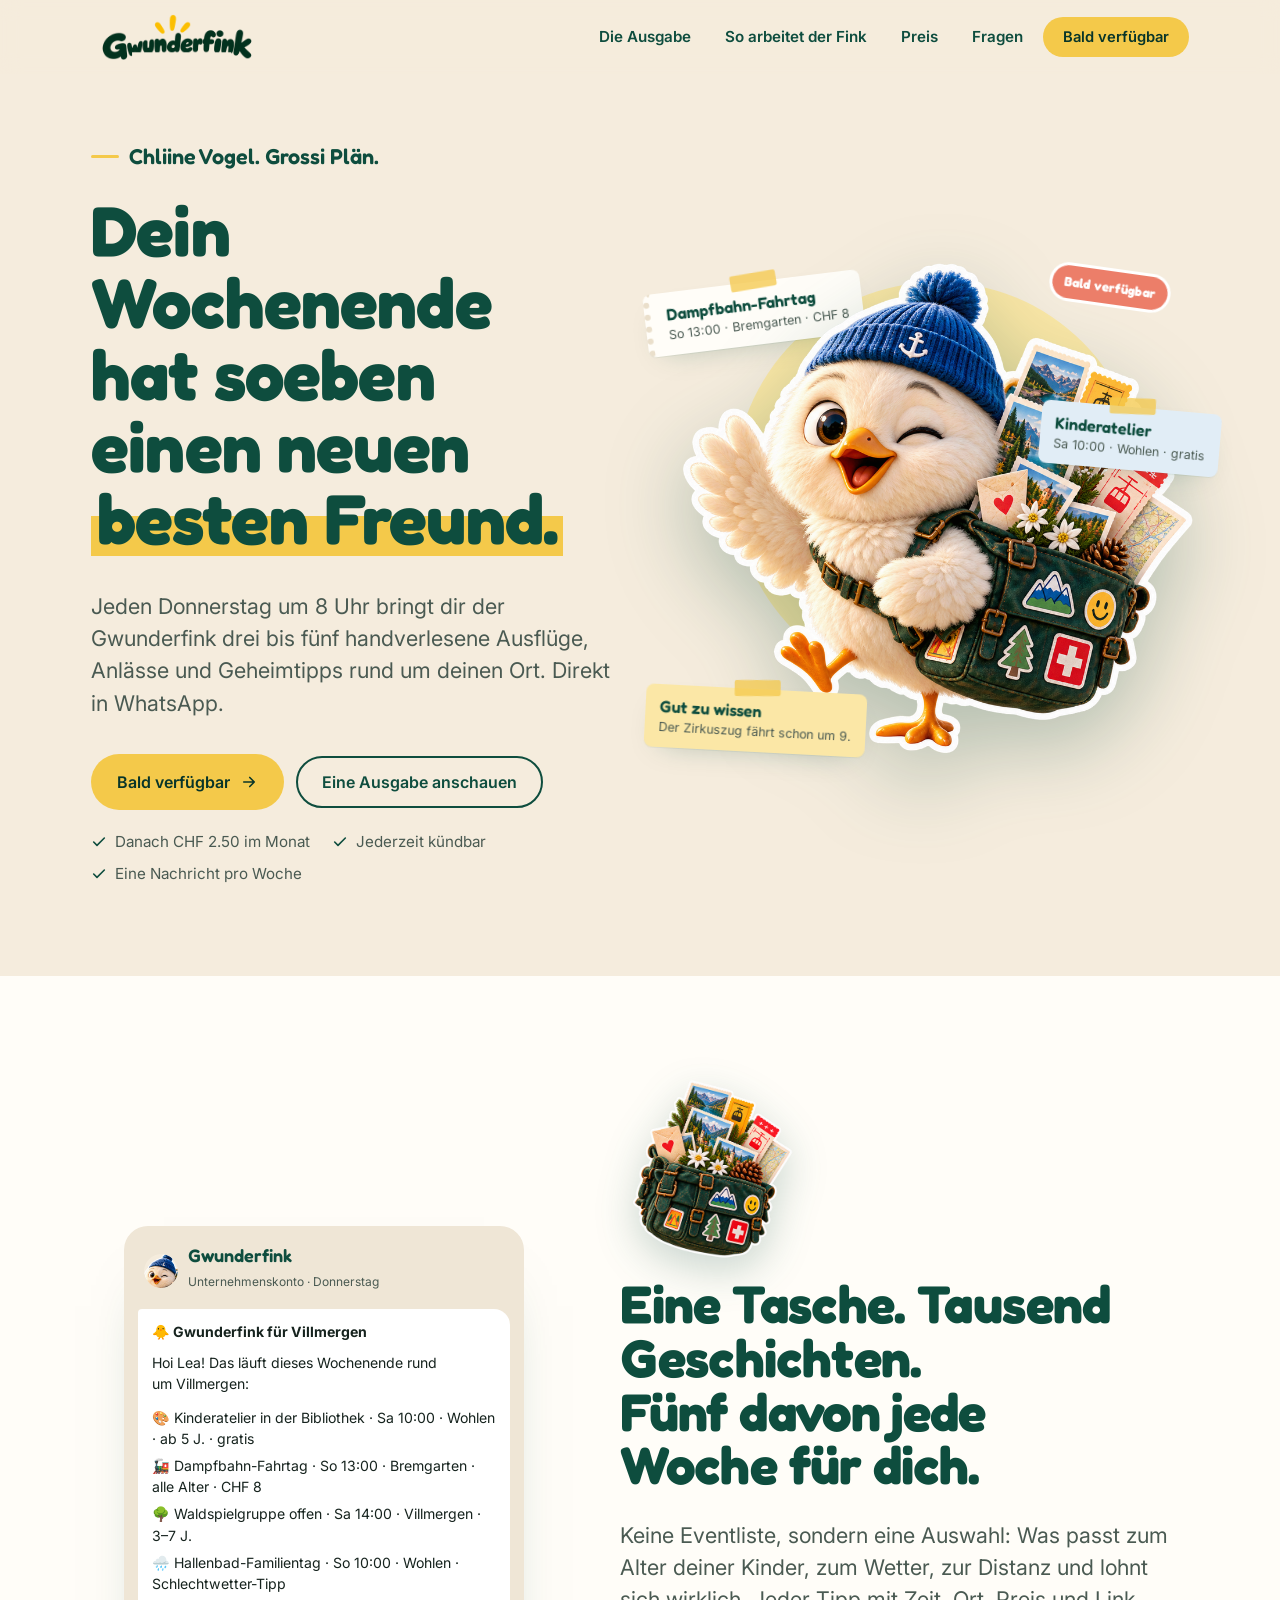
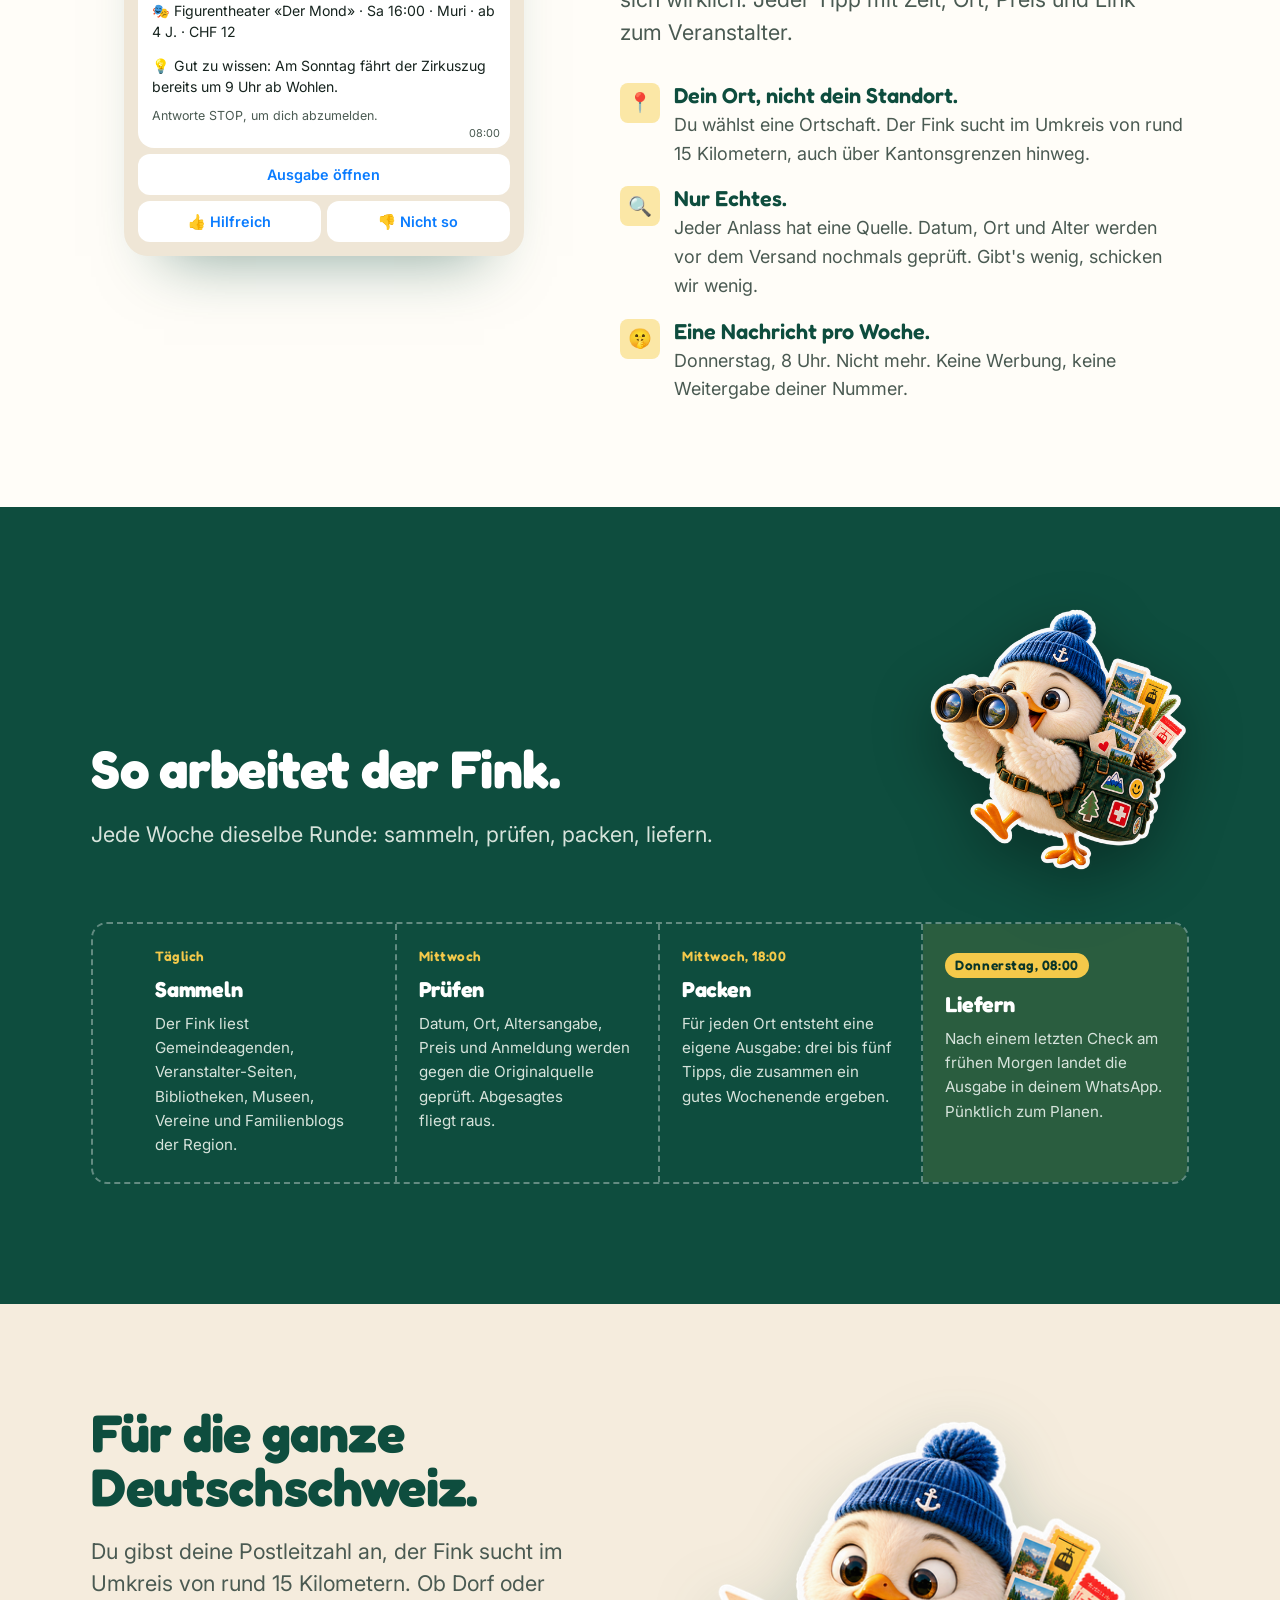
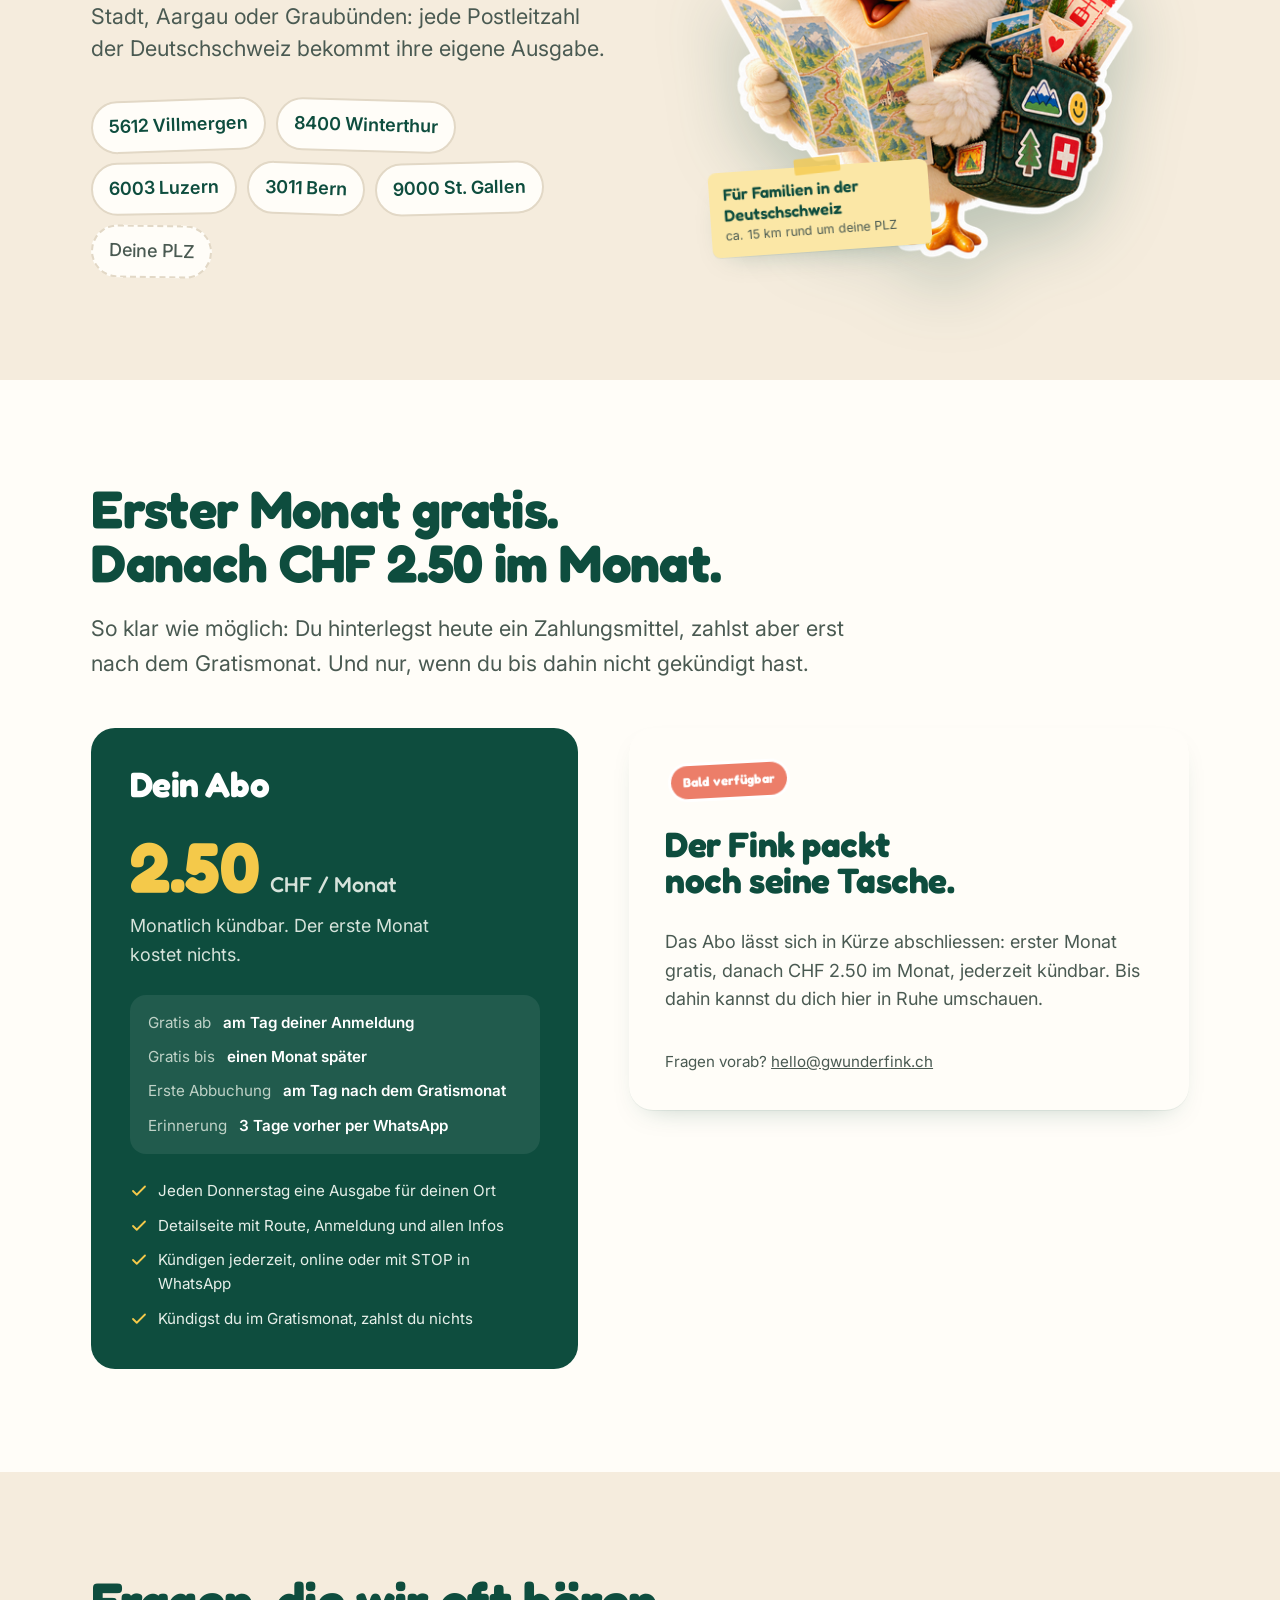
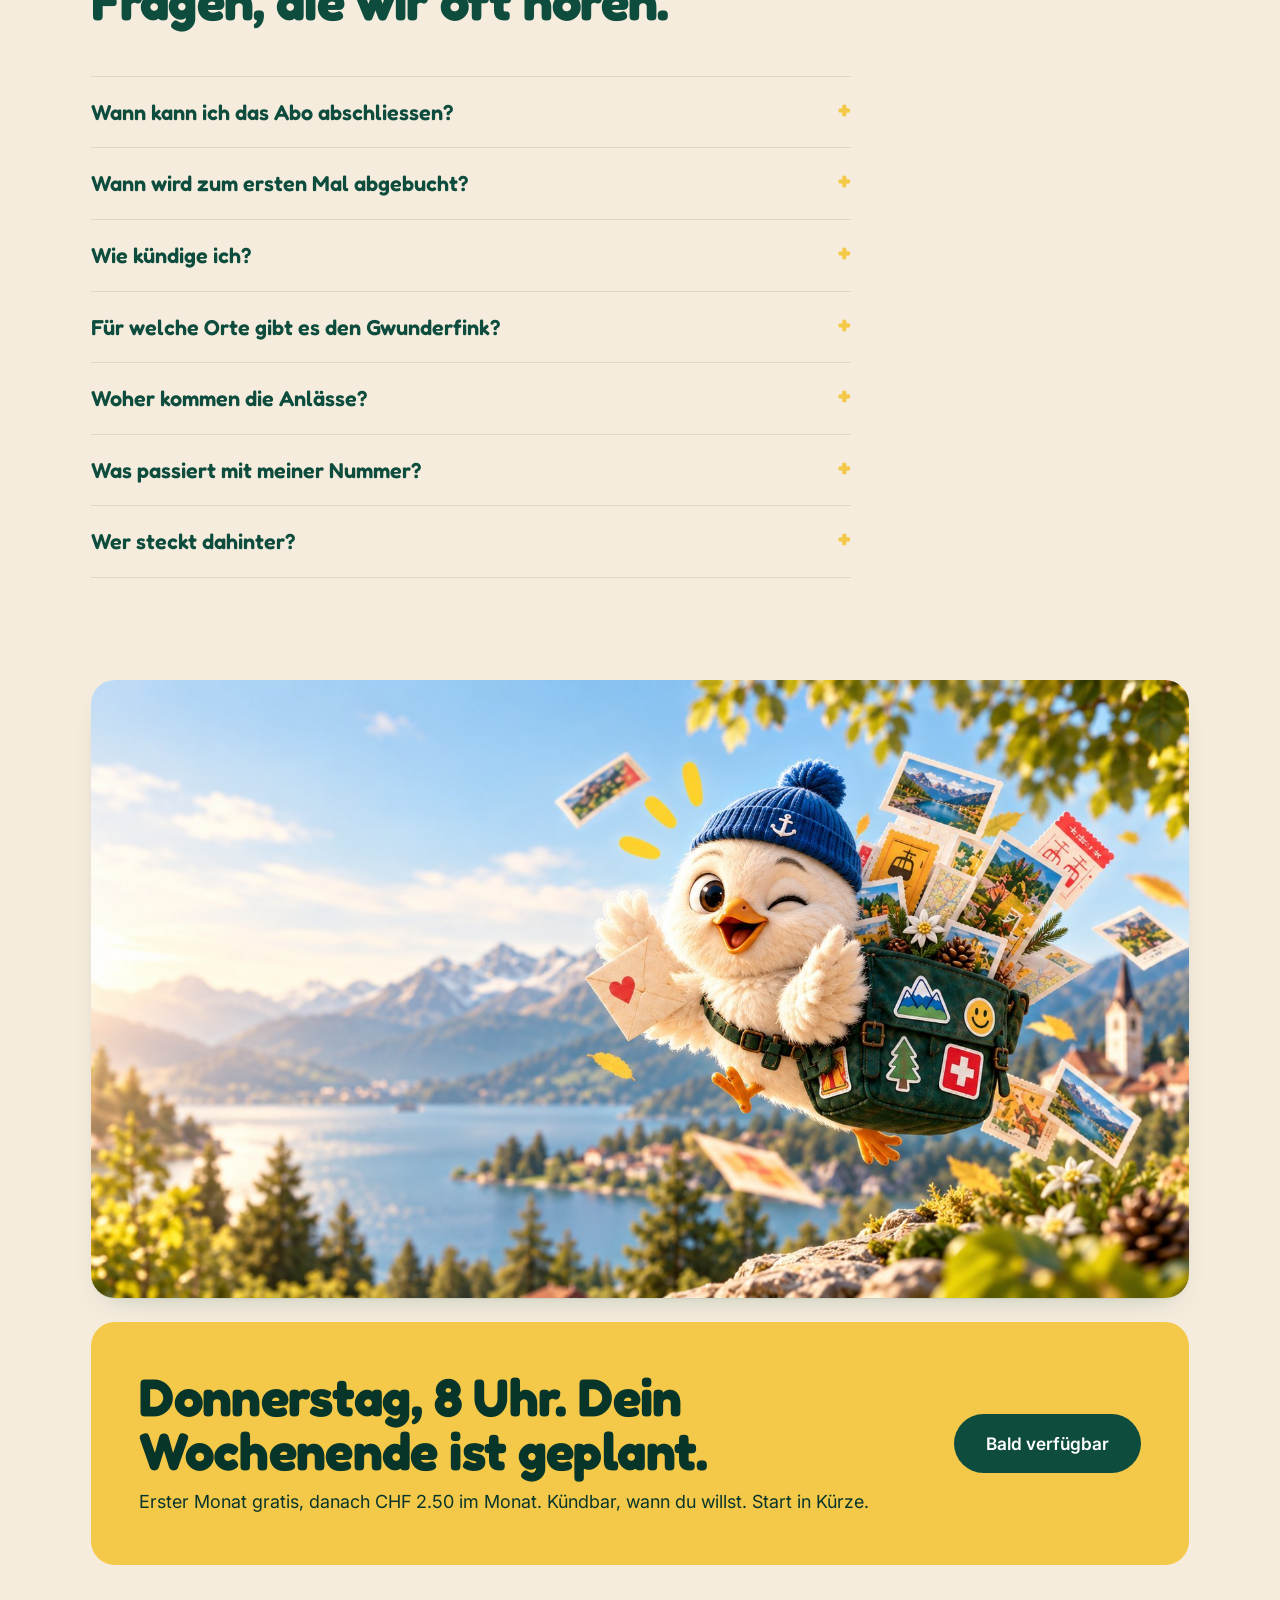
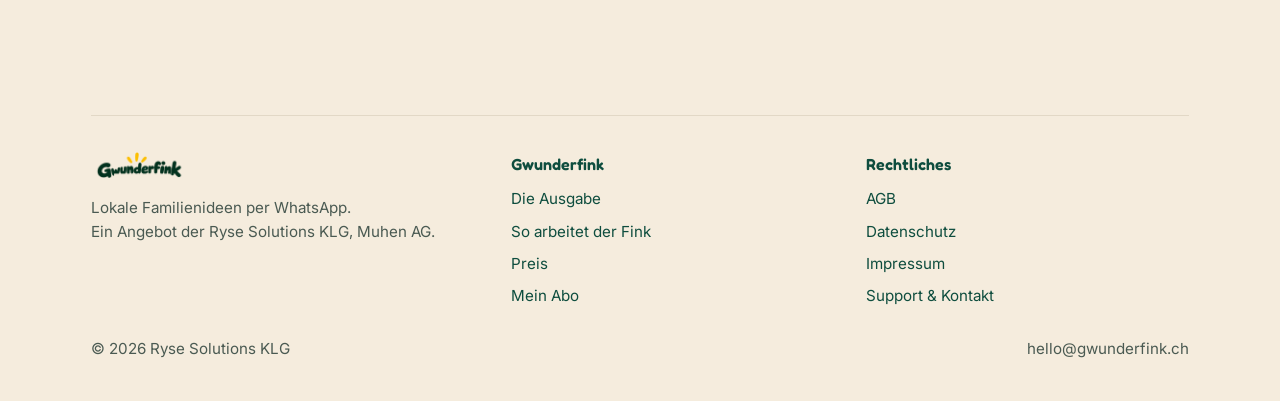
==== commit 93914f3d: "Kontaktadresse hello@gwunderfink.ch, Support- und Datenschutzadresse getrennt" ====
--- a/index.html
+++ b/index.html
@@ -171,7 +171,7 @@
         <span class="sticker" style="position:static;display:inline-block;margin-bottom:12px">Bald verfügbar</span>
         <h2>Der Fink packt noch seine Tasche.</h2>
         <p>Das Abo lässt sich in Kürze abschliessen: erster Monat gratis, danach CHF 2.50 im Monat, jederzeit kündbar. Bis dahin kannst du dich hier in Ruhe umschauen.</p>
-        <p style="margin:0;color:var(--ink-soft);font-size:var(--fs-0)">Fragen vorab? <a href="mailto:hallo@gwunderfink.ch">hallo@gwunderfink.ch</a></p>
+        <p style="margin:0;color:var(--ink-soft);font-size:var(--fs-0)">Fragen vorab? <a href="mailto:hello@gwunderfink.ch">hello@gwunderfink.ch</a></p>
       </div>
       <form id="signup" class="signup only-live" novalidate>
         <h2>Hol dir den Fink.</h2>
@@ -248,7 +248,7 @@
         <ul><li><a href="legal/agb.html">AGB</a></li><li><a href="legal/datenschutz.html">Datenschutz</a></li><li><a href="legal/impressum.html">Impressum</a></li><li><a href="legal/support.html">Support &amp; Kontakt</a></li></ul>
       </div>
     </div>
-    <div class="foot-legal"><span>© 2026 Ryse Solutions KLG</span><span>hallo@gwunderfink.ch</span></div>
+    <div class="foot-legal"><span>© 2026 Ryse Solutions KLG</span><span>hello@gwunderfink.ch</span></div>
   </div>
 </footer>
 
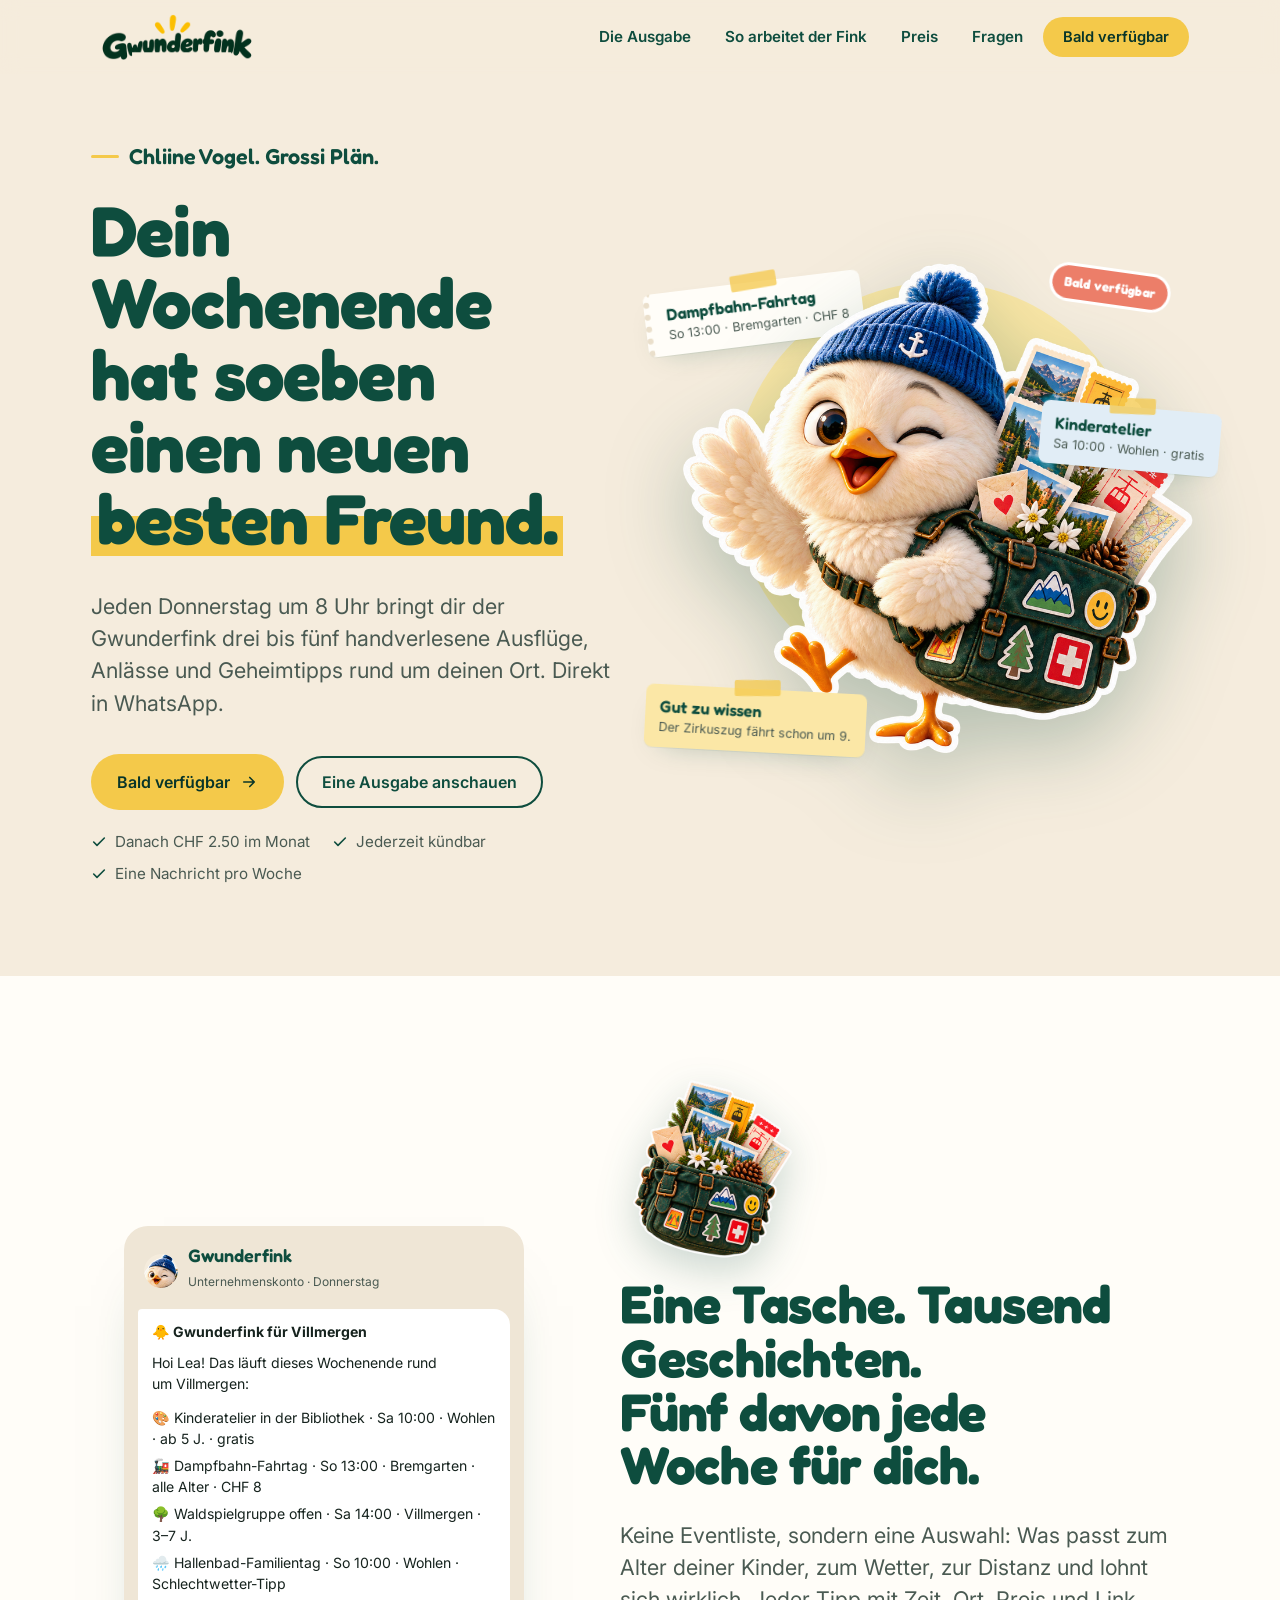
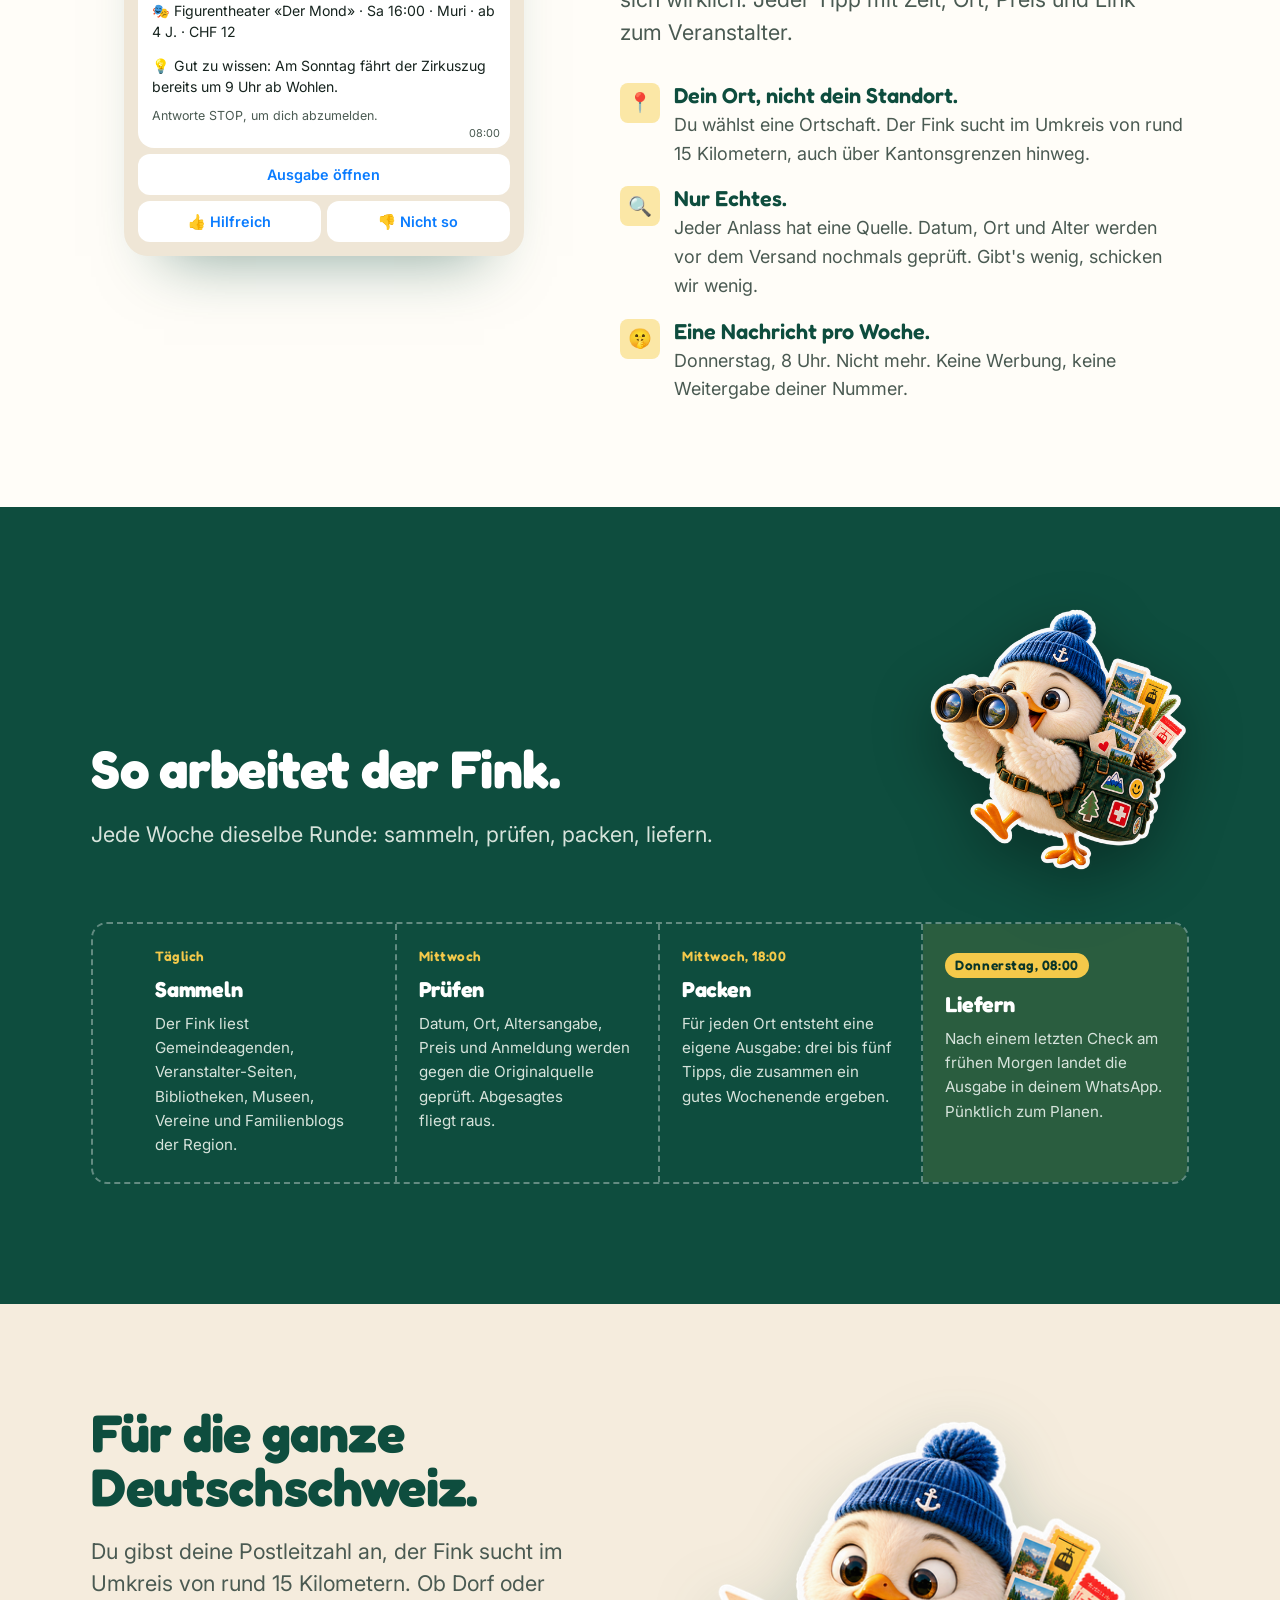
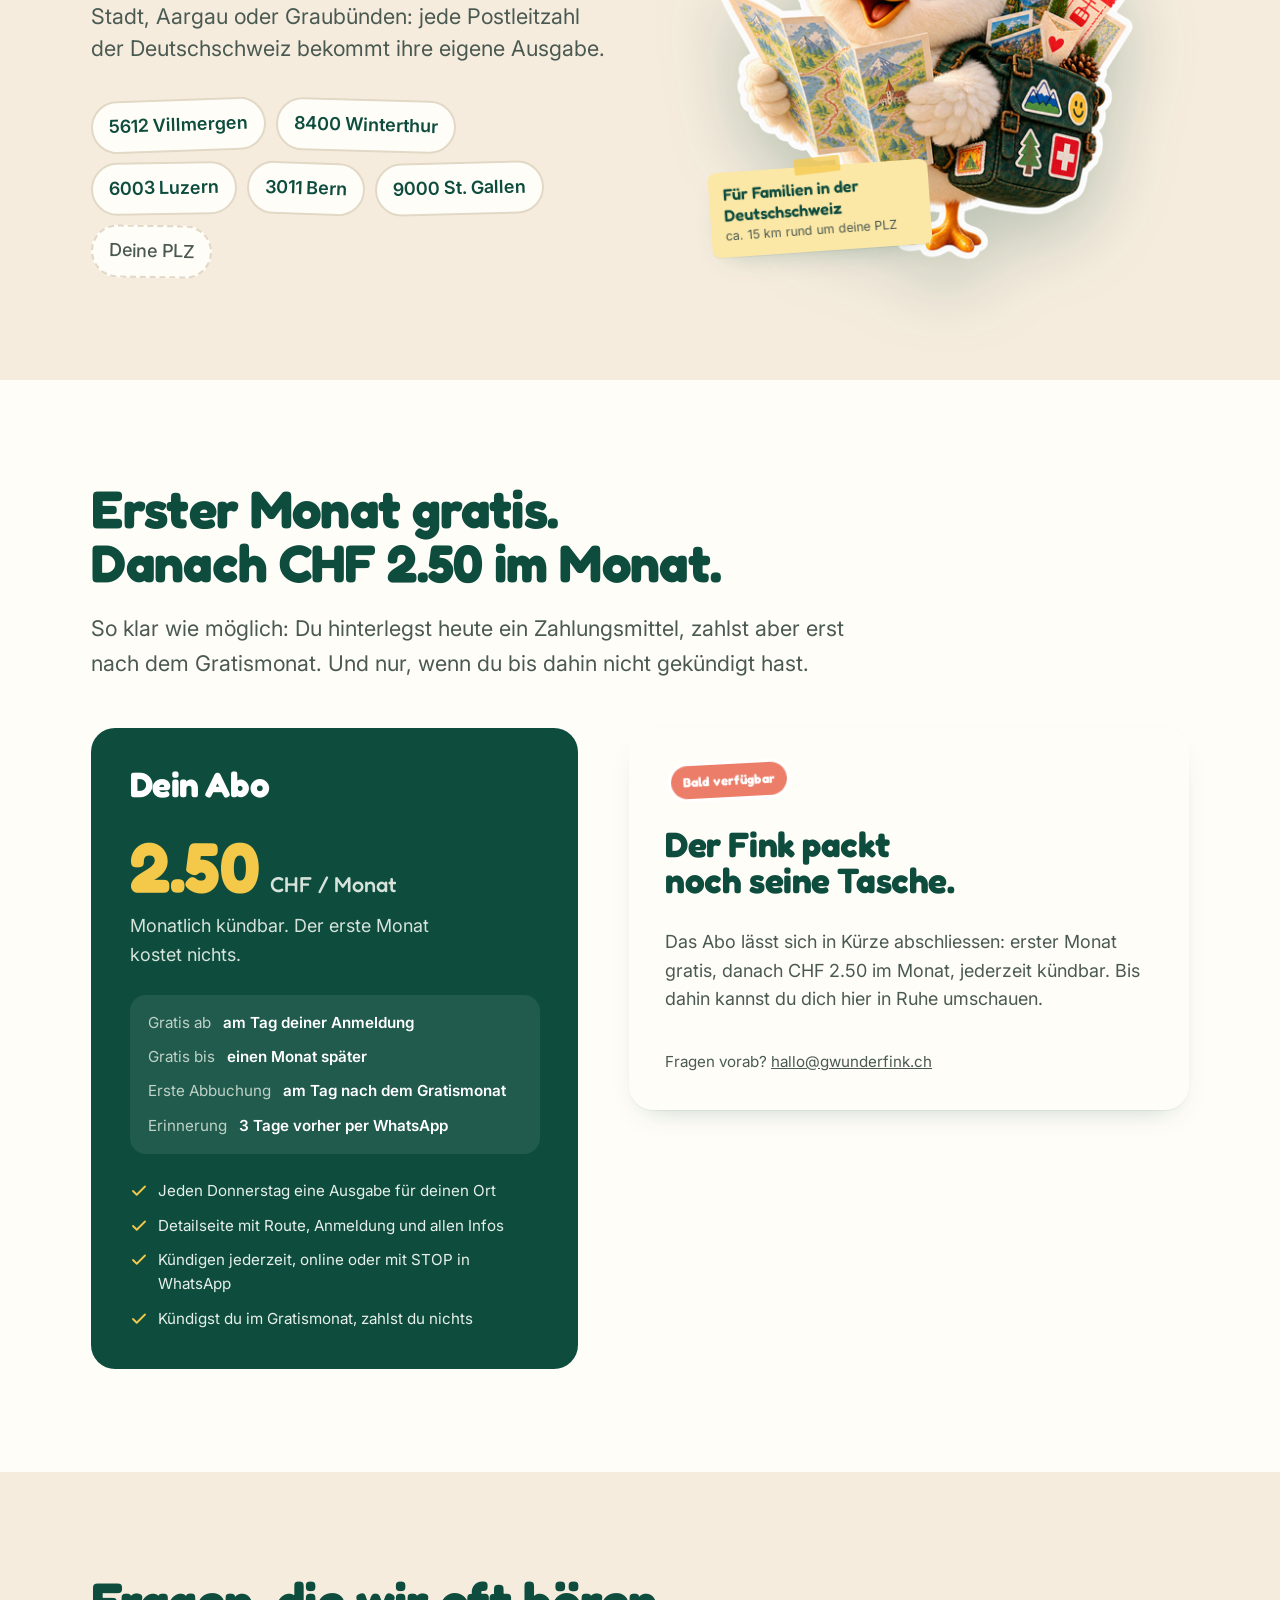
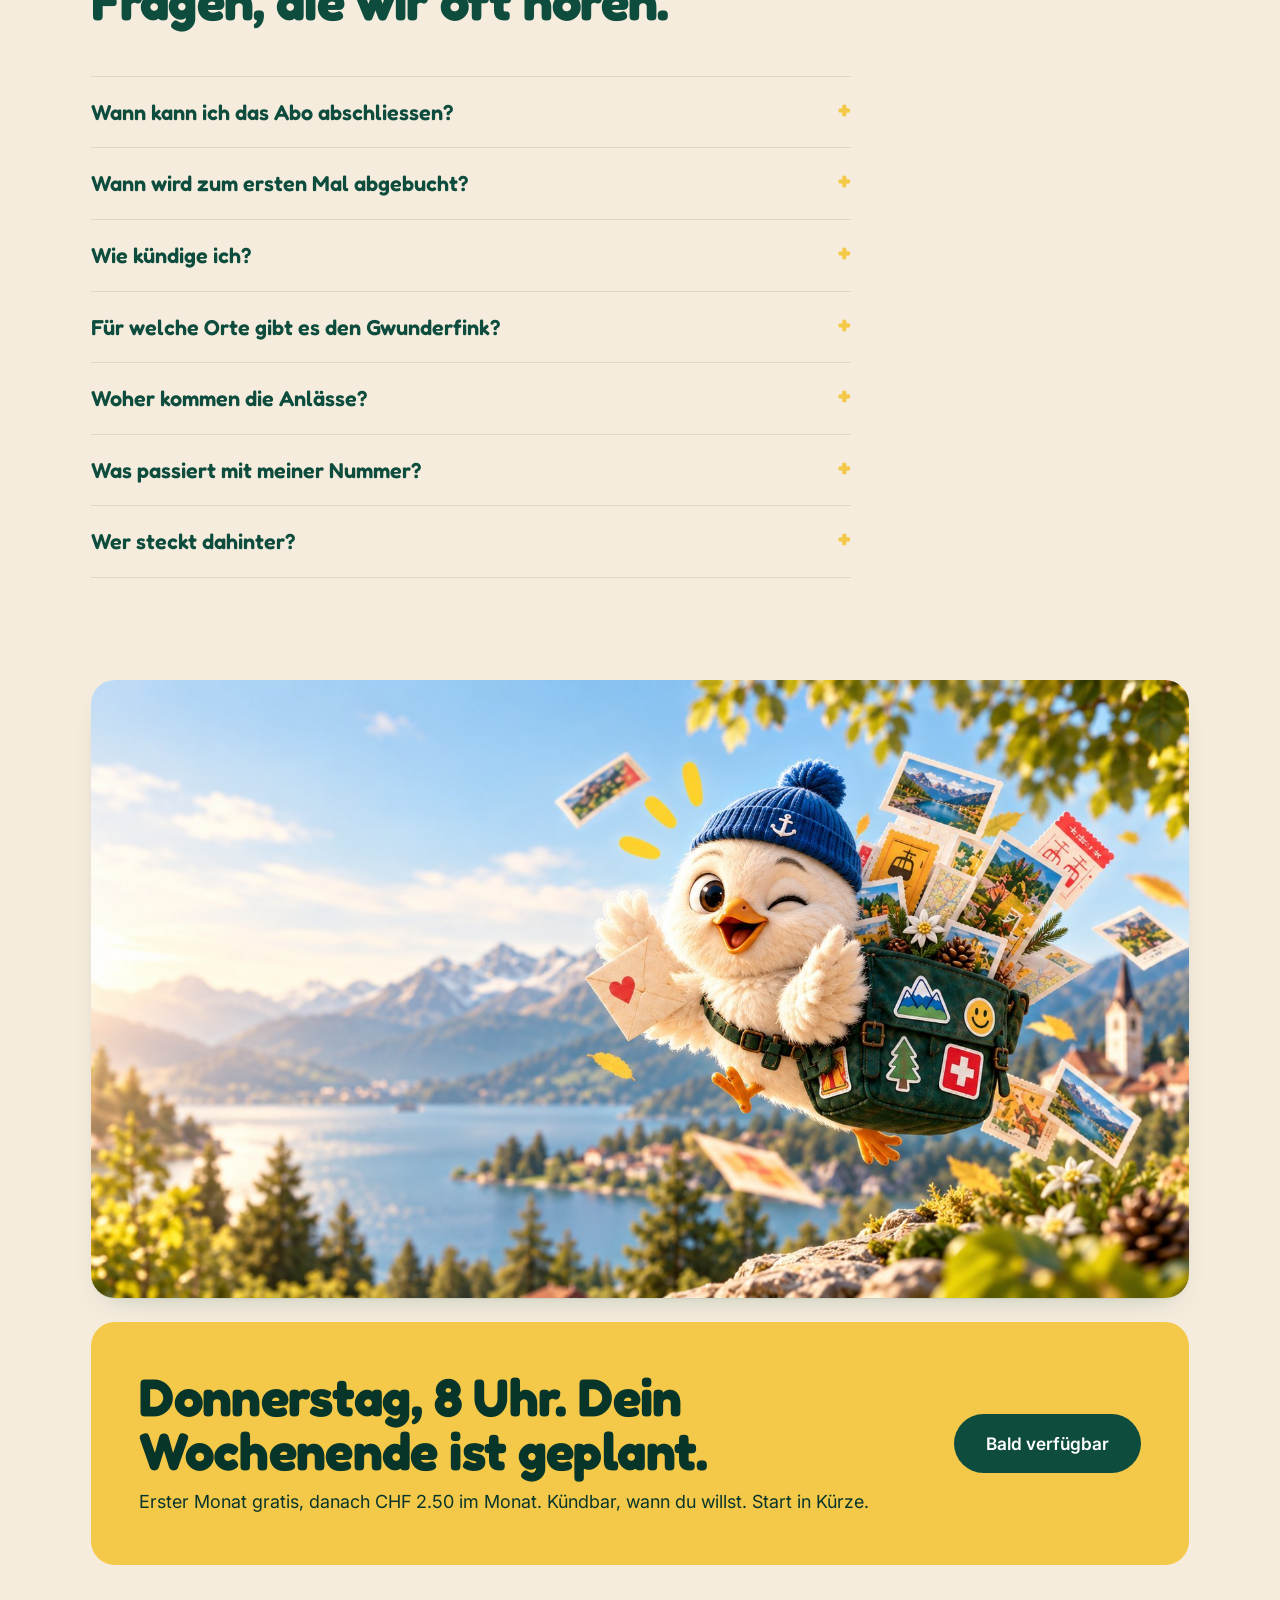
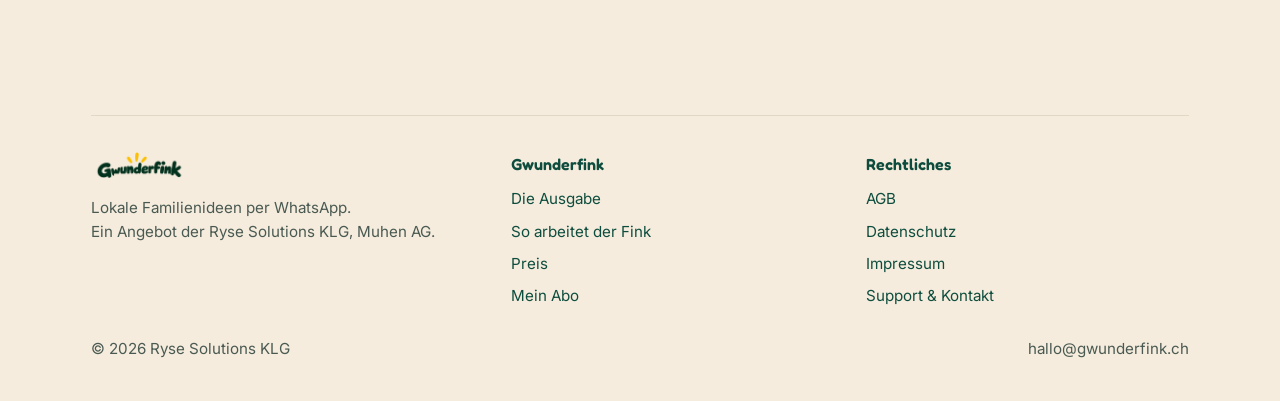
==== commit e15d483c: "Kontaktadresse hallo@gwunderfink.ch" ====
--- a/index.html
+++ b/index.html
@@ -171,7 +171,7 @@
         <span class="sticker" style="position:static;display:inline-block;margin-bottom:12px">Bald verfügbar</span>
         <h2>Der Fink packt noch seine Tasche.</h2>
         <p>Das Abo lässt sich in Kürze abschliessen: erster Monat gratis, danach CHF 2.50 im Monat, jederzeit kündbar. Bis dahin kannst du dich hier in Ruhe umschauen.</p>
-        <p style="margin:0;color:var(--ink-soft);font-size:var(--fs-0)">Fragen vorab? <a href="mailto:hello@gwunderfink.ch">hello@gwunderfink.ch</a></p>
+        <p style="margin:0;color:var(--ink-soft);font-size:var(--fs-0)">Fragen vorab? <a href="mailto:hallo@gwunderfink.ch">hallo@gwunderfink.ch</a></p>
       </div>
       <form id="signup" class="signup only-live" novalidate>
         <h2>Hol dir den Fink.</h2>
@@ -248,7 +248,7 @@
         <ul><li><a href="legal/agb.html">AGB</a></li><li><a href="legal/datenschutz.html">Datenschutz</a></li><li><a href="legal/impressum.html">Impressum</a></li><li><a href="legal/support.html">Support &amp; Kontakt</a></li></ul>
       </div>
     </div>
-    <div class="foot-legal"><span>© 2026 Ryse Solutions KLG</span><span>hello@gwunderfink.ch</span></div>
+    <div class="foot-legal"><span>© 2026 Ryse Solutions KLG</span><span>hallo@gwunderfink.ch</span></div>
   </div>
 </footer>
 
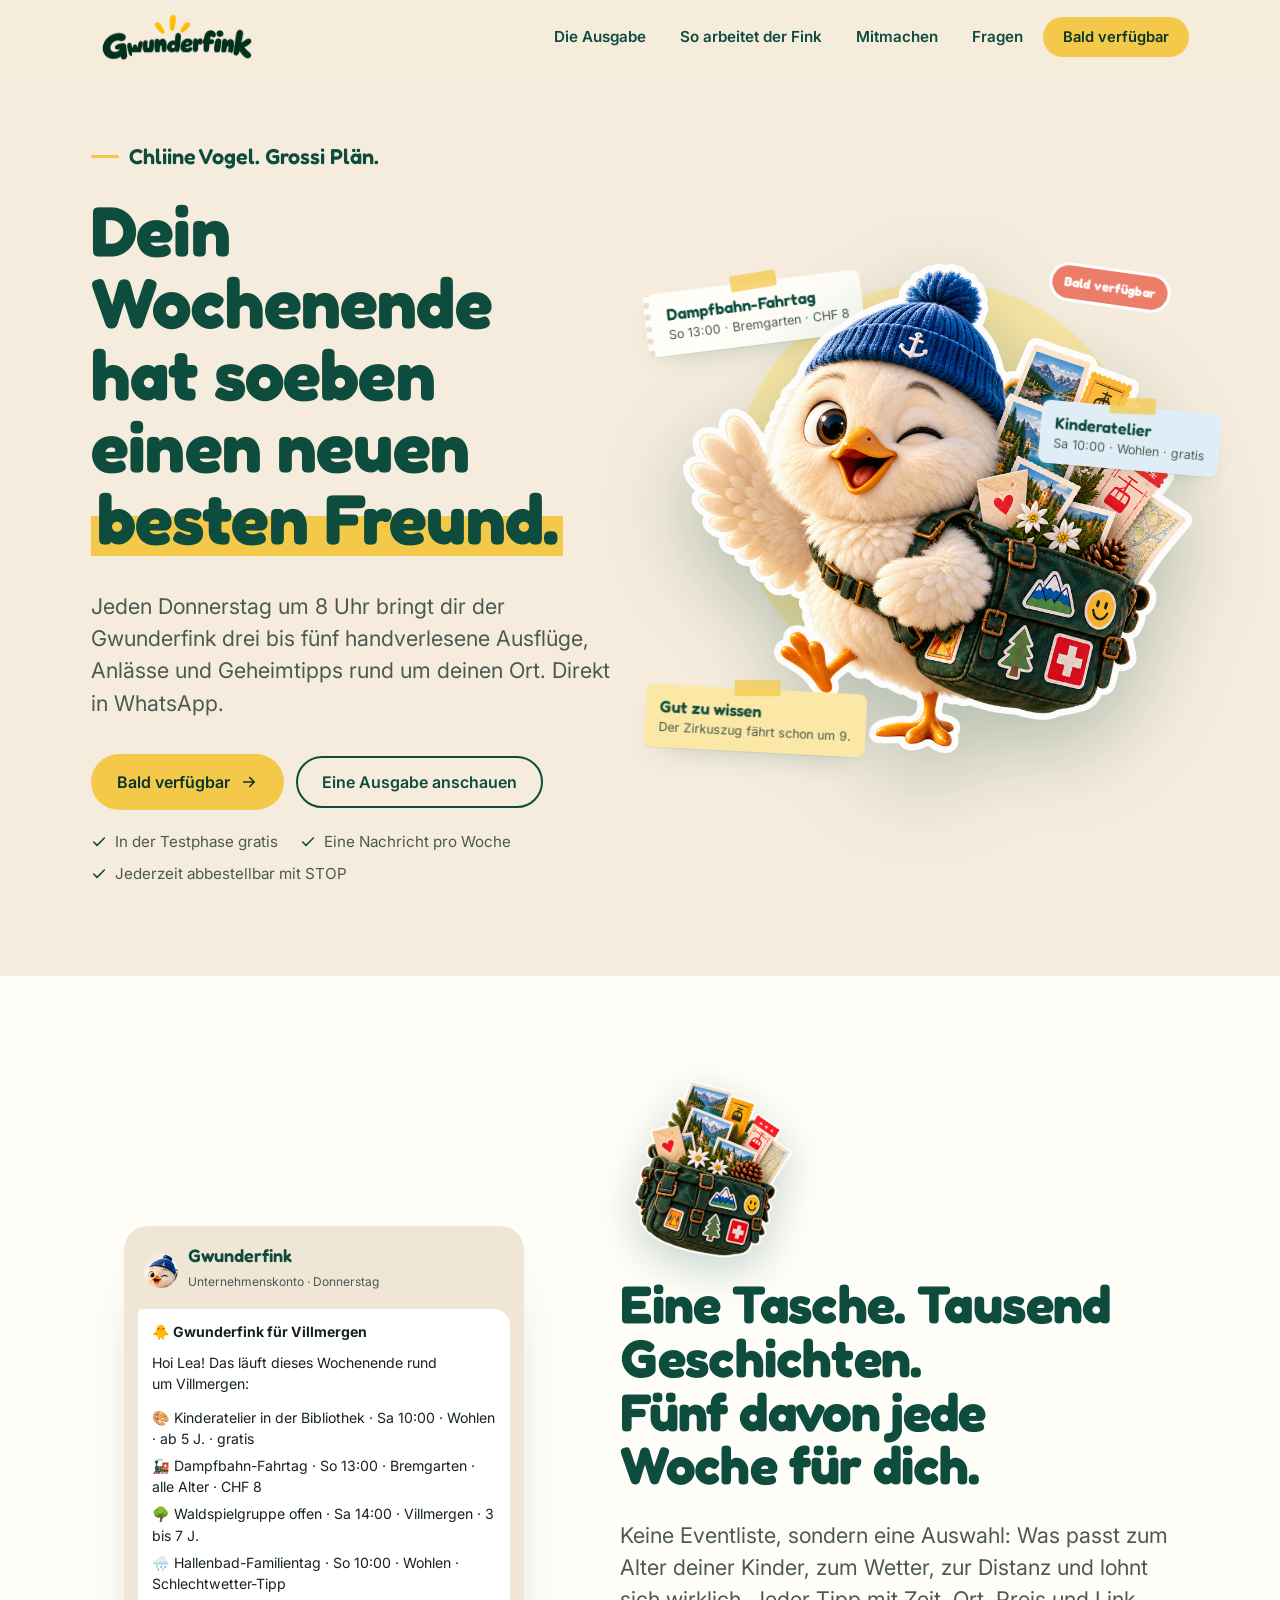
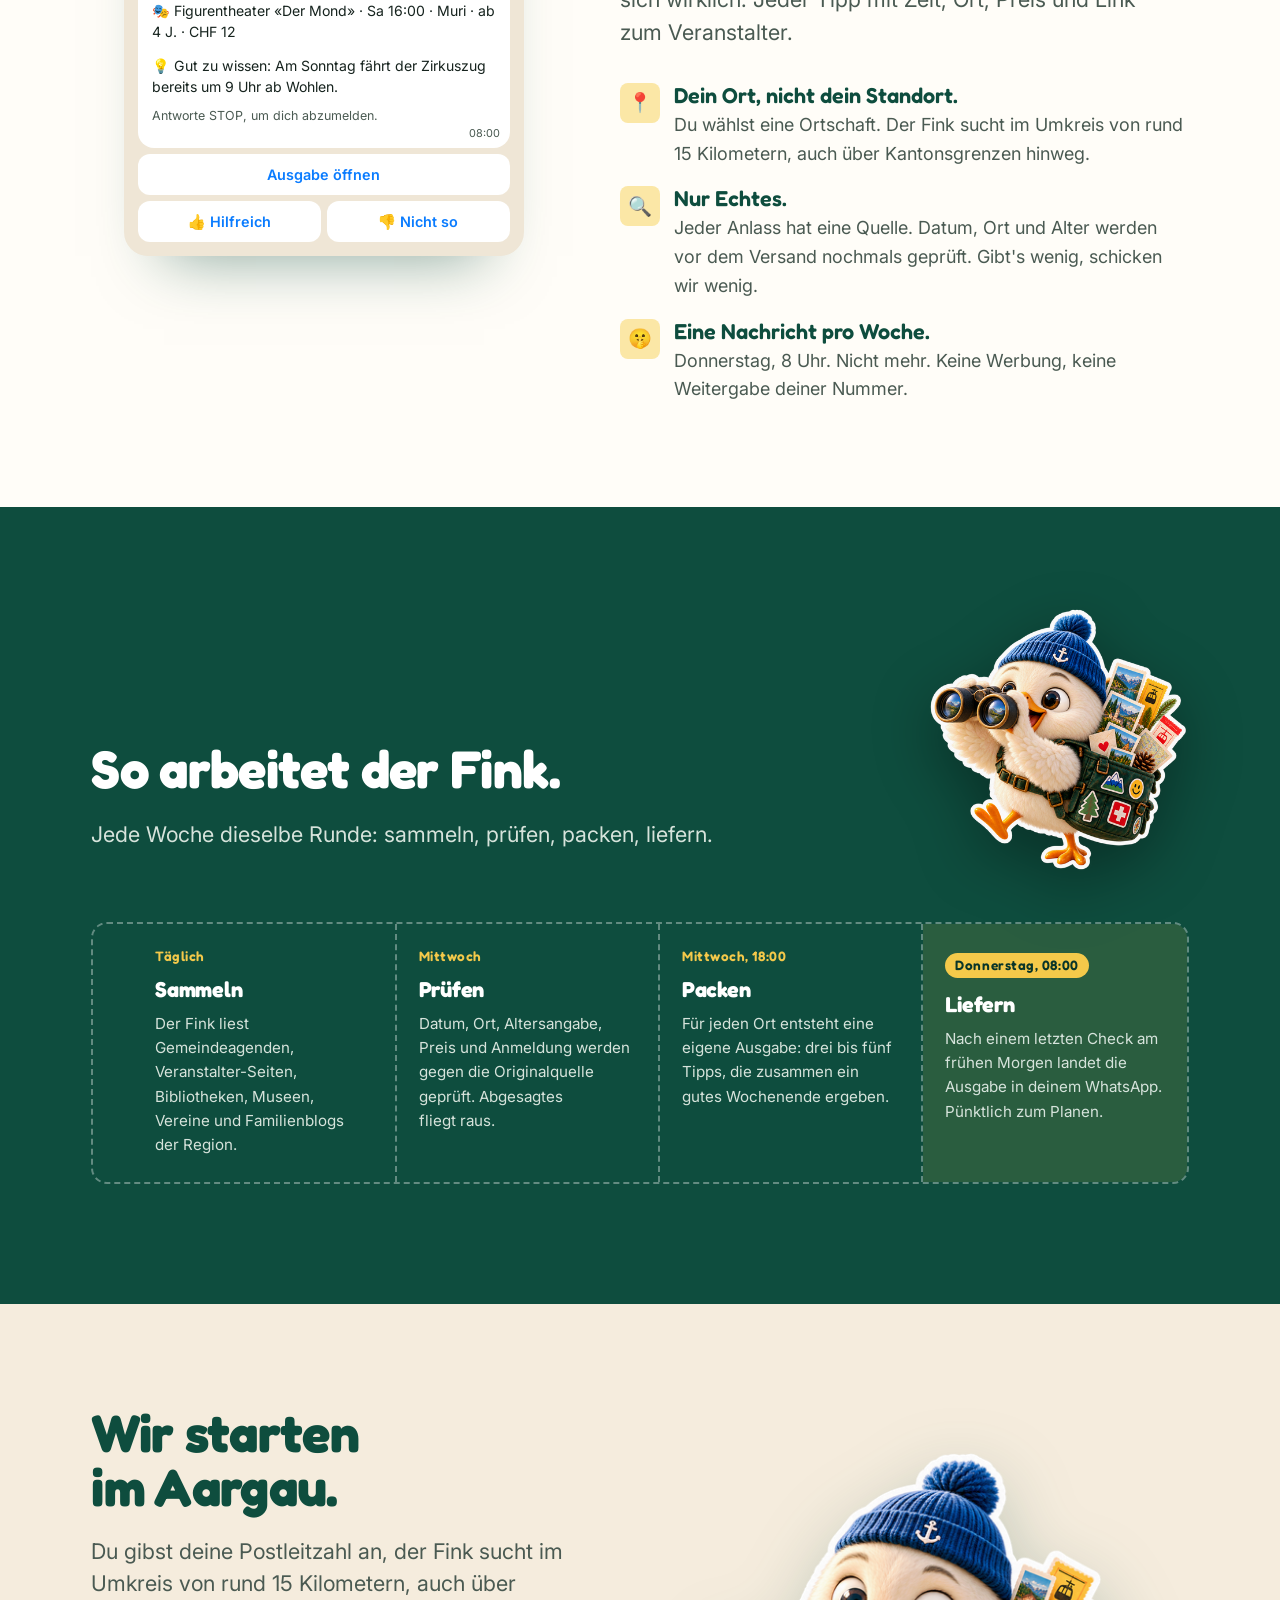
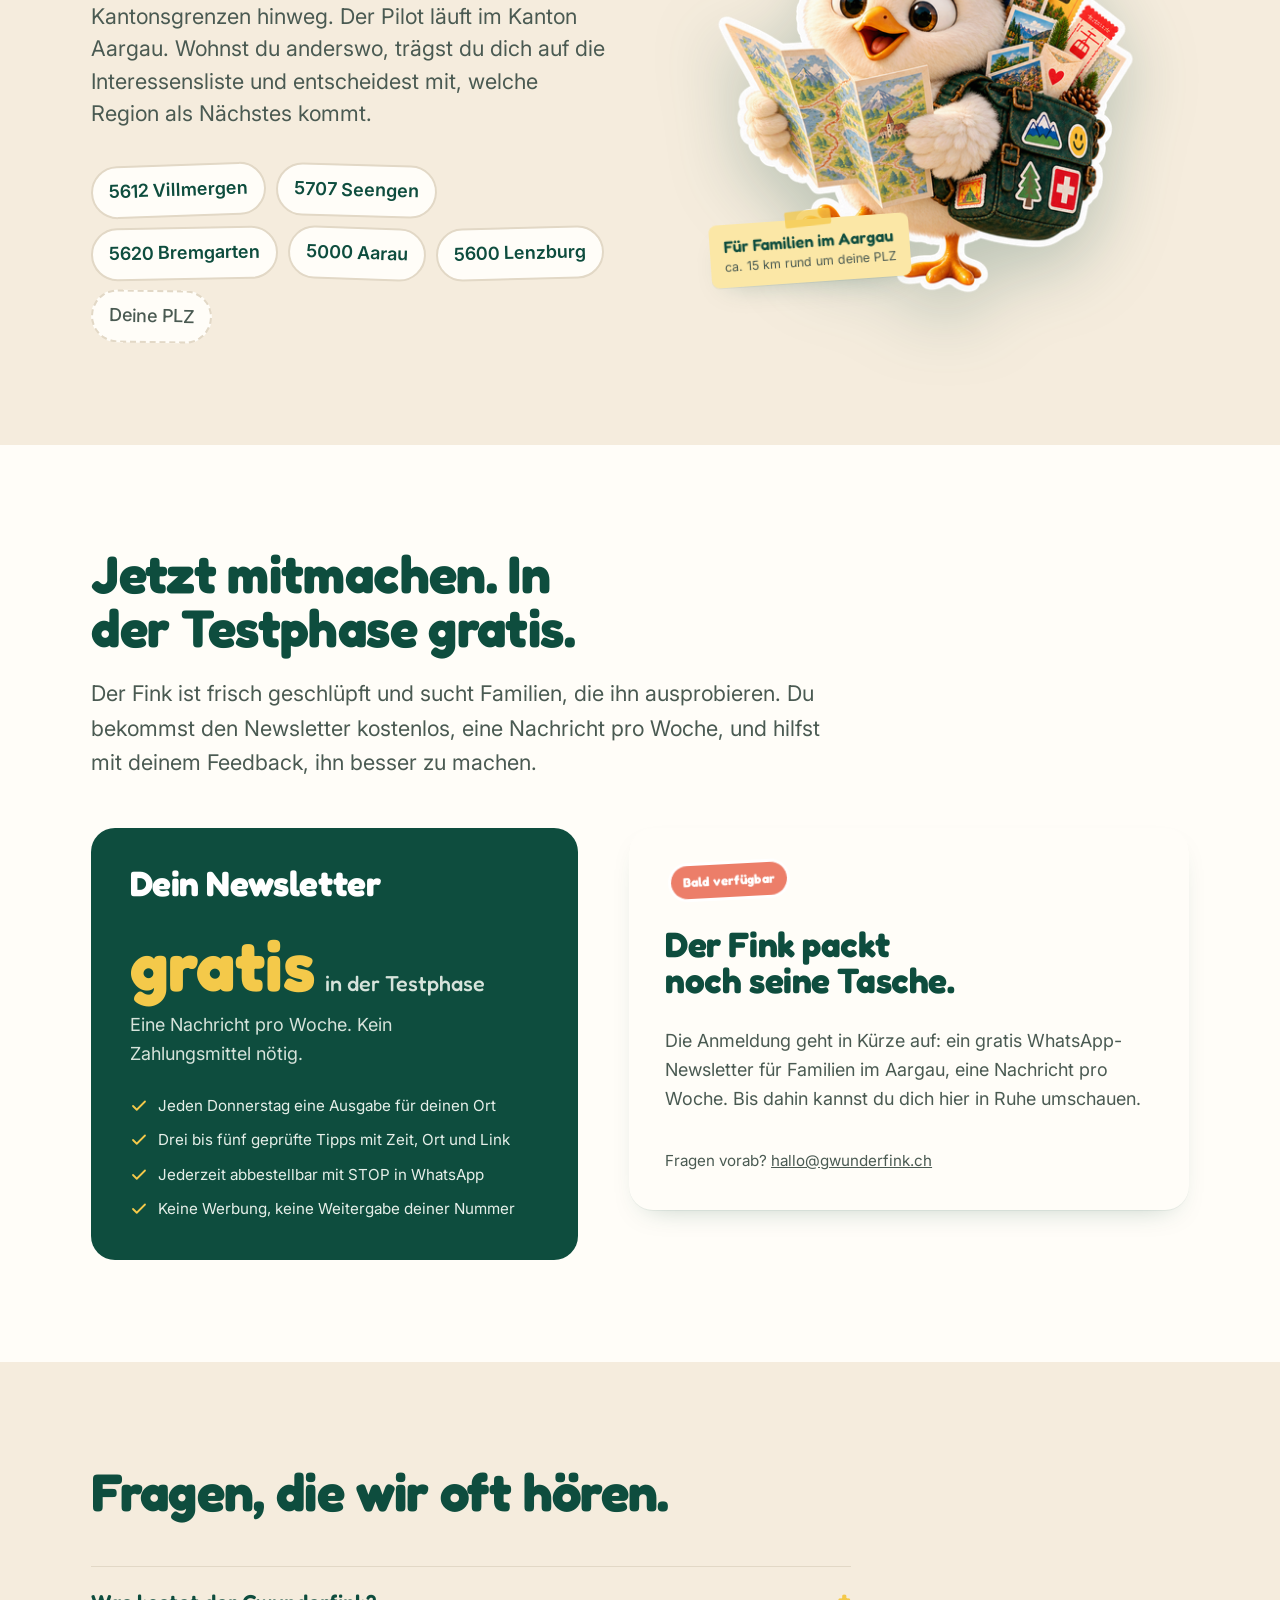
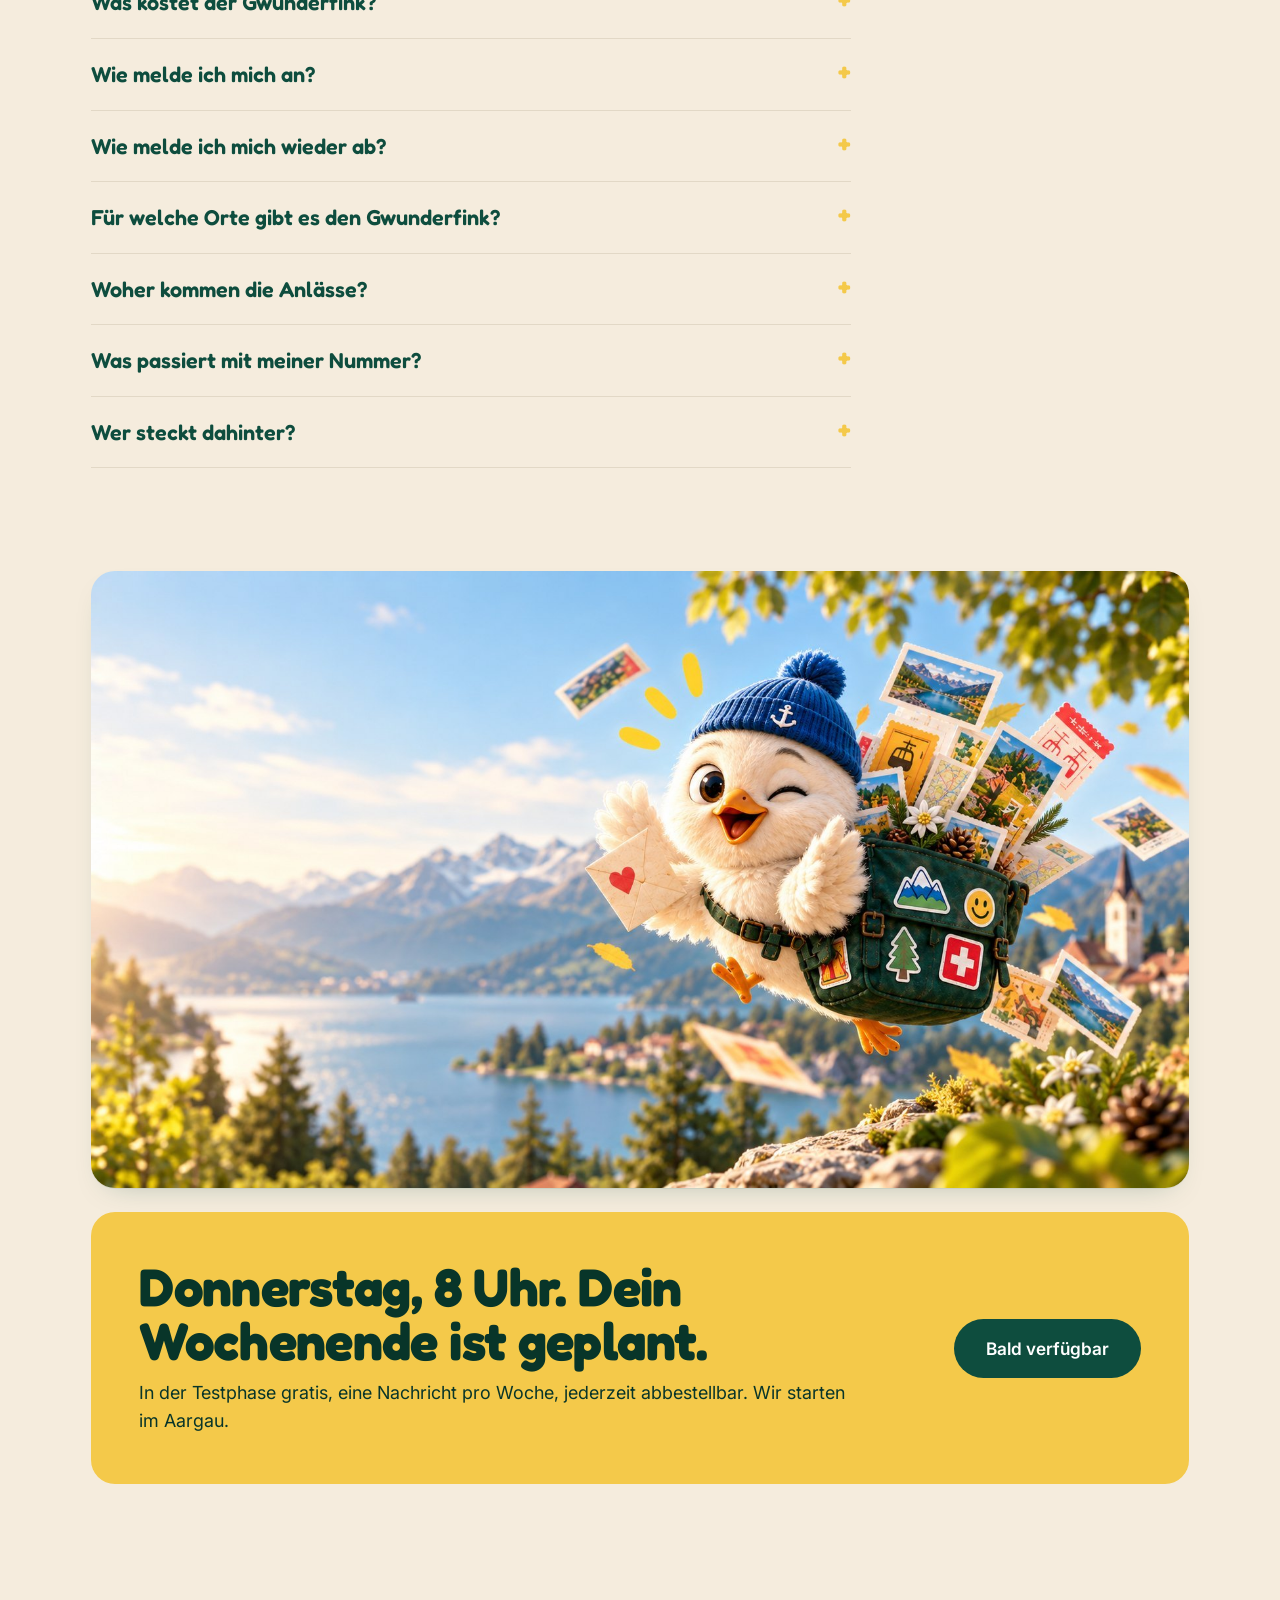
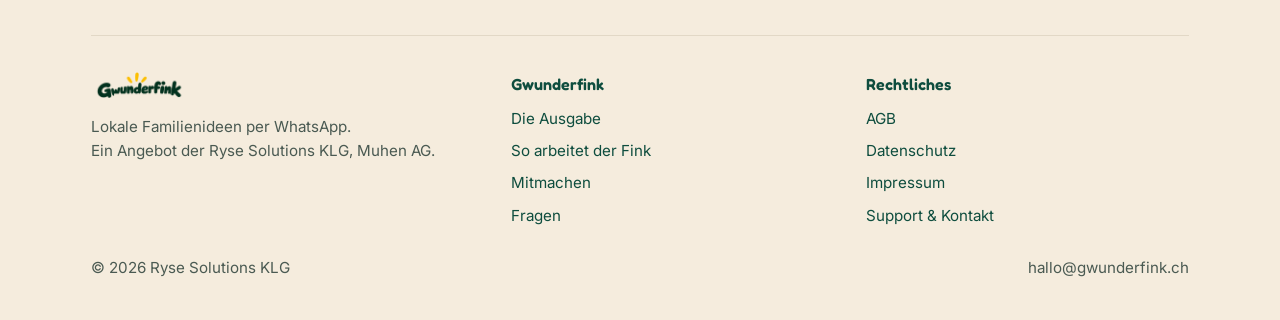
==== commit 60617e9d: "Testphase: Gratis-Newsletter statt Abo - index.html: Preis/Trial/Abbuchung entfernt, Fokus Gratis-An" ====
--- a/index.html
+++ b/index.html
@@ -3,10 +3,10 @@
 <head>
 <meta charset="utf-8">
 <meta name="viewport" content="width=device-width, initial-scale=1">
-<title>Gwunderfink | Lokale Familienideen per WhatsApp. Erster Monat gratis.</title>
-<meta name="description" content="Jeden Donnerstag um 8 Uhr: drei bis fünf geprüfte Ausflüge, Anlässe und Familienideen rund um deinen Ort in der Deutschschweiz, direkt in WhatsApp. Erster Monat gratis, danach CHF 2.50 im Monat, jederzeit kündbar.">
+<title>Gwunderfink | Lokale Familienideen per WhatsApp. Gratis in der Testphase.</title>
+<meta name="description" content="Jeden Donnerstag um 8 Uhr: drei bis fünf geprüfte Ausflüge, Anlässe und Familienideen rund um deinen Ort im Aargau, direkt in WhatsApp. In der Testphase gratis, eine Nachricht pro Woche, jederzeit abbestellbar.">
 <meta property="og:title" content="Gwunderfink. Chliine Vogel. Grossi Plän.">
-<meta property="og:description" content="Lokale Familienideen fürs Wochenende, jeden Donnerstag per WhatsApp. Erster Monat gratis.">
+<meta property="og:description" content="Lokale Familienideen fürs Wochenende, jeden Donnerstag per WhatsApp. In der Testphase gratis.">
 <meta property="og:image" content="https://www.gwunderfink.ch/assets/og.jpg">
 <meta name="theme-color" content="#F5ECDD">
 <link rel="icon" href="assets/fink-avatar.png">
@@ -25,16 +25,16 @@
       <img class="av" src="assets/fink-avatar.png" alt="" width="38" height="38">
       <img class="wm" src="assets/wortmarke.png" alt="Gwunderfink" height="34">
     </a>
-    <a class="btn btn-primary btn-sm nav-cta-m only-live" href="#abo">Gratis starten</a><a class="btn btn-primary btn-sm nav-cta-m only-preorder" href="#abo">Bald verfügbar</a>
+    <a class="btn btn-primary btn-sm nav-cta-m only-live" href="#abo">Gratis anmelden</a><a class="btn btn-primary btn-sm nav-cta-m only-preorder" href="#abo">Bald verfügbar</a>
     <button class="nav-toggle" aria-expanded="false" aria-controls="navlinks" aria-label="Menü">
       <svg viewBox="0 0 24 24"><path d="M4 7h16M4 12h16M4 17h16"/></svg>
     </button>
     <nav class="nav-links" id="navlinks">
       <a href="#ausgabe">Die Ausgabe</a>
       <a href="#so">So arbeitet der Fink</a>
-      <a href="#preis">Preis</a>
+      <a href="#mitmachen">Mitmachen</a>
       <a href="#fragen">Fragen</a>
-      <a class="btn btn-primary btn-sm only-live" href="#abo">Ersten Monat gratis starten</a><a class="btn btn-primary btn-sm only-preorder" href="#abo">Bald verfügbar</a>
+      <a class="btn btn-primary btn-sm only-live" href="#abo">Gratis anmelden</a><a class="btn btn-primary btn-sm only-preorder" href="#abo">Bald verfügbar</a>
     </nav>
   </div>
 </header>
@@ -49,14 +49,14 @@
       <h1>Dein Wochenende hat soeben einen neuen <mark>besten Freund.</mark></h1>
       <p class="lead">Jeden Donnerstag um 8 Uhr bringt dir der Gwunderfink drei bis fünf handverlesene Ausflüge, Anlässe und Geheimtipps rund um deinen Ort. Direkt in WhatsApp.</p>
       <div class="hero-cta">
-        <a class="btn btn-primary btn-lg only-live" href="#abo">Ersten Monat gratis starten <svg class="arrow" viewBox="0 0 24 24"><path d="M5 12h14M13 6l6 6-6 6"/></svg></a>
+        <a class="btn btn-primary btn-lg only-live" href="#abo">Gratis anmelden <svg class="arrow" viewBox="0 0 24 24"><path d="M5 12h14M13 6l6 6-6 6"/></svg></a>
         <a class="btn btn-primary btn-lg only-preorder" href="#abo">Bald verfügbar <svg class="arrow" viewBox="0 0 24 24"><path d="M5 12h14M13 6l6 6-6 6"/></svg></a>
         <a class="btn btn-outline" href="#ausgabe">Eine Ausgabe anschauen</a>
       </div>
       <ul class="trust">
-        <li><svg viewBox="0 0 24 24"><path d="M20 6L9 17l-5-5"/></svg>Danach CHF 2.50 im Monat</li>
-        <li><svg viewBox="0 0 24 24"><path d="M20 6L9 17l-5-5"/></svg>Jederzeit kündbar</li>
+        <li><svg viewBox="0 0 24 24"><path d="M20 6L9 17l-5-5"/></svg>In der Testphase gratis</li>
         <li><svg viewBox="0 0 24 24"><path d="M20 6L9 17l-5-5"/></svg>Eine Nachricht pro Woche</li>
+        <li><svg viewBox="0 0 24 24"><path d="M20 6L9 17l-5-5"/></svg>Jederzeit abbestellbar mit STOP</li>
       </ul>
     </div>
 
@@ -79,7 +79,7 @@
       <div class="bubble">
         <p class="head">🐥 Gwunderfink für Villmergen</p>
         <p>Hoi Lea! Das läuft dieses Wochenende rund um Villmergen:</p>
-        <p class="tips"><span>🎨 Kinderatelier in der Bibliothek · Sa 10:00 · Wohlen · ab 5 J. · gratis</span><span>🚂 Dampfbahn-Fahrtag · So 13:00 · Bremgarten · alle Alter · CHF 8</span><span>🌳 Waldspielgruppe offen · Sa 14:00 · Villmergen · 3–7 J.</span><span>🌧️ Hallenbad-Familientag · So 10:00 · Wohlen · Schlechtwetter-Tipp</span><span>🎭 Figurentheater «Der Mond» · Sa 16:00 · Muri · ab 4 J. · CHF 12</span></p>
+        <p class="tips"><span>🎨 Kinderatelier in der Bibliothek · Sa 10:00 · Wohlen · ab 5 J. · gratis</span><span>🚂 Dampfbahn-Fahrtag · So 13:00 · Bremgarten · alle Alter · CHF 8</span><span>🌳 Waldspielgruppe offen · Sa 14:00 · Villmergen · 3 bis 7 J.</span><span>🌧️ Hallenbad-Familientag · So 10:00 · Wohlen · Schlechtwetter-Tipp</span><span>🎭 Figurentheater «Der Mond» · Sa 16:00 · Muri · ab 4 J. · CHF 12</span></p>
         <p>💡 Gut zu wissen: Am Sonntag fährt der Zirkuszug bereits um 9 Uhr ab Wohlen.</p>
         <p class="foot">Antworte STOP, um dich abzumelden.</p>
         <time>08:00</time>
@@ -123,60 +123,54 @@
 <section class="section">
   <div class="wrap region">
     <div>
-      <h2>Für die ganze Deutschschweiz.</h2>
-      <p class="lead">Du gibst deine Postleitzahl an, der Fink sucht im Umkreis von rund 15 Kilometern. Ob Dorf oder Stadt, Aargau oder Graubünden: jede Postleitzahl der Deutschschweiz bekommt ihre eigene Ausgabe.</p>
+      <h2>Wir starten im Aargau.</h2>
+      <p class="lead">Du gibst deine Postleitzahl an, der Fink sucht im Umkreis von rund 15 Kilometern, auch über Kantonsgrenzen hinweg. Der Pilot läuft im Kanton Aargau. Wohnst du anderswo, trägst du dich auf die Interessensliste und entscheidest mit, welche Region als Nächstes kommt.</p>
       <ul class="places">
         <li style="--rot:-2deg">5612 Villmergen</li>
-        <li style="--rot:1.5deg">8400 Winterthur</li>
-        <li style="--rot:-1deg">6003 Luzern</li>
-        <li style="--rot:2deg">3011 Bern</li>
-        <li style="--rot:-1.5deg">9000 St. Gallen</li>
+        <li style="--rot:1.5deg">5707 Seengen</li>
+        <li style="--rot:-1deg">5620 Bremgarten</li>
+        <li style="--rot:2deg">5000 Aarau</li>
+        <li style="--rot:-1.5deg">5600 Lenzburg</li>
         <li class="soon" style="--rot:1deg">Deine PLZ</li>
       </ul>
     </div>
     <figure class="map-fink">
       <img src="assets/fink-karte-sm.png" srcset="assets/fink-karte-sm.png 450w, assets/fink-karte.png 900w" sizes="(max-width:900px) 70vw, 420px" alt="Der Gwunderfink studiert eine Wanderkarte" width="420" height="420" loading="lazy">
-      <span class="paper note tag" aria-hidden="true"><b>Für Familien in der Deutschschweiz</b><small>ca. 15 km rund um deine PLZ</small></span>
+      <span class="paper note tag" aria-hidden="true"><b>Für Familien im Aargau</b><small>ca. 15 km rund um deine PLZ</small></span>
     </figure>
   </div>
 </section>
 
-<!-- F/G · Preis + Anmeldung -->
-<section id="preis" class="section on-paper">
+<!-- F/G · Mitmachen + Anmeldung -->
+<section id="mitmachen" class="section on-paper">
   <div class="wrap">
     <div class="section-head">
-      <h2>Erster Monat gratis. Danach CHF 2.50 im Monat.</h2>
-      <p>So klar wie möglich: Du hinterlegst heute ein Zahlungsmittel, zahlst aber erst nach dem Gratismonat. Und nur, wenn du bis dahin nicht gekündigt hast.</p>
+      <h2>Jetzt mitmachen. In der Testphase gratis.</h2>
+      <p>Der Fink ist frisch geschlüpft und sucht Familien, die ihn ausprobieren. Du bekommst den Newsletter kostenlos, eine Nachricht pro Woche, und hilfst mit deinem Feedback, ihn besser zu machen.</p>
     </div>
     <div class="offer" id="abo">
       <aside class="price-card">
-        <h2>Dein Abo</h2>
-        <div class="price"><span class="big">2.50</span><span class="unit">CHF / Monat</span></div>
-        <p class="price-note">Monatlich kündbar. Der erste Monat kostet nichts.</p>
-        <dl class="dates" id="dates">
-          <div><dt>Gratis ab</dt><dd id="d-start" class="pending">heute</dd></div>
-          <div><dt>Gratis bis</dt><dd id="d-trial-end" class="pending">wird berechnet…</dd></div>
-          <div><dt>Erste Abbuchung</dt><dd id="d-first-charge" class="pending">wird berechnet…</dd></div>
-          <div><dt>Erinnerung</dt><dd id="d-reminder" class="pending">3 Tage vorher per WhatsApp</dd></div>
-        </dl>
+        <h2>Dein Newsletter</h2>
+        <div class="price"><span class="big">gratis</span><span class="unit">in der Testphase</span></div>
+        <p class="price-note">Eine Nachricht pro Woche. Kein Zahlungsmittel nötig.</p>
         <ul class="includes">
           <li><svg viewBox="0 0 24 24"><path d="M20 6L9 17l-5-5"/></svg>Jeden Donnerstag eine Ausgabe für deinen Ort</li>
-          <li><svg viewBox="0 0 24 24"><path d="M20 6L9 17l-5-5"/></svg>Detailseite mit Route, Anmeldung und allen Infos</li>
-          <li><svg viewBox="0 0 24 24"><path d="M20 6L9 17l-5-5"/></svg>Kündigen jederzeit, online oder mit STOP in WhatsApp</li>
-          <li><svg viewBox="0 0 24 24"><path d="M20 6L9 17l-5-5"/></svg>Kündigst du im Gratismonat, zahlst du nichts</li>
+          <li><svg viewBox="0 0 24 24"><path d="M20 6L9 17l-5-5"/></svg>Drei bis fünf geprüfte Tipps mit Zeit, Ort und Link</li>
+          <li><svg viewBox="0 0 24 24"><path d="M20 6L9 17l-5-5"/></svg>Jederzeit abbestellbar mit STOP in WhatsApp</li>
+          <li><svg viewBox="0 0 24 24"><path d="M20 6L9 17l-5-5"/></svg>Keine Werbung, keine Weitergabe deiner Nummer</li>
         </ul>
       </aside>
 
       <div class="signup soon-card only-preorder" id="soon">
         <span class="sticker" style="position:static;display:inline-block;margin-bottom:12px">Bald verfügbar</span>
         <h2>Der Fink packt noch seine Tasche.</h2>
-        <p>Das Abo lässt sich in Kürze abschliessen: erster Monat gratis, danach CHF 2.50 im Monat, jederzeit kündbar. Bis dahin kannst du dich hier in Ruhe umschauen.</p>
+        <p>Die Anmeldung geht in Kürze auf: ein gratis WhatsApp-Newsletter für Familien im Aargau, eine Nachricht pro Woche. Bis dahin kannst du dich hier in Ruhe umschauen.</p>
         <p style="margin:0;color:var(--ink-soft);font-size:var(--fs-0)">Fragen vorab? <a href="mailto:hallo@gwunderfink.ch">hallo@gwunderfink.ch</a></p>
       </div>
       <form id="signup" class="signup only-live" novalidate>
         <h2>Hol dir den Fink.</h2>
         <label>
-          <span>Deine Postleitzahl <small>(Deutschschweiz)</small></span>
+          <span>Deine Postleitzahl <small>(Aargau)</small></span>
           <input name="plz" type="text" inputmode="numeric" pattern="[1-9][0-9]{3}" maxlength="4" placeholder="5612" autocomplete="postal-code" required>
         </label>
         <div class="two">
@@ -189,17 +183,13 @@
             <input name="first_name" type="text" autocomplete="given-name" maxlength="30">
           </label>
         </div>
-        <div class="summary" id="summary">
-          <span><b>Heute:</b> CHF 0.00. Du hinterlegst nur ein Zahlungsmittel (Karte oder TWINT).</span>
-          <span><b>Ab <span id="s-first-charge">…</span>:</b> CHF 2.50 pro Monat, monatlich kündbar.</span>
-        </div>
         <label class="consent">
           <input type="checkbox" name="consent" required>
-          <span id="consent-text">Ich bestelle den Gwunderfink als wöchentlichen WhatsApp-Newsletter. Der erste Monat ist gratis, danach kostet das Abo CHF 2.50 pro Monat und verlängert sich monatlich, bis ich kündige. Ich akzeptiere die <a href="legal/agb.html">AGB</a> und habe die <a href="legal/datenschutz.html">Datenschutzerklärung</a> gelesen.</span>
+          <span id="consent-text">Ich möchte den Gwunderfink als wöchentlichen WhatsApp-Newsletter erhalten (in der Testphase gratis) und kann mich jederzeit mit STOP wieder abmelden. Ich akzeptiere die <a href="legal/agb.html">AGB</a> und habe die <a href="legal/datenschutz.html">Datenschutzerklärung</a> gelesen.</span>
         </label>
-        <button type="submit" class="btn btn-primary btn-lg">Ersten Monat gratis starten</button>
+        <button type="submit" class="btn btn-primary btn-lg">Gratis anmelden</button>
         <p class="form-msg" role="status" aria-live="polite"></p>
-        <p style="font-size:.82rem;color:var(--ink-soft);margin:0">Nach dem Klick bestätigst du dein Zahlungsmittel bei Stripe und erhältst einen Code per WhatsApp. Erst dann ist das Abo aktiv.</p>
+        <p style="font-size:.82rem;color:var(--ink-soft);margin:0">Nach dem Klick schickt dir der Fink einen Code per WhatsApp. Gib ihn ein, dann bist du dabei.</p>
       </form>
     </div>
   </div>
@@ -210,12 +200,12 @@
   <div class="wrap">
     <div class="section-head"><h2>Fragen, die wir oft hören.</h2></div>
     <div class="faq">
-      <details><summary>Wann kann ich das Abo abschliessen?</summary><p>In Kürze. Sobald es so weit ist, erscheint hier die Anmeldung mit allen Daten zum Gratismonat. Bis dahin kannst du dich auf dieser Seite umschauen.</p></details>
-      <details><summary>Wann wird zum ersten Mal abgebucht?</summary><p>Genau einen Monat nach deinem Start. Das Datum siehst du oben in der Abo-Box und nochmals vor dem Abschluss bei Stripe. Drei Tage vorher erinnern wir dich per WhatsApp. Kündigst du vorher, wird nichts abgebucht.</p></details>
-      <details><summary>Wie kündige ich?</summary><p>Jederzeit unter <a href="konto.html">Mein Abo</a> oder mit der Antwort STOP in WhatsApp. Das Abo läuft bis zum Ende des bezahlten Monats weiter, danach kommt nichts mehr, auch keine weitere Abbuchung.</p></details>
-      <details><summary>Für welche Orte gibt es den Gwunderfink?</summary><p>Für jede Postleitzahl der Deutschschweiz. Du gibst deine PLZ an, der Fink sucht im Umkreis von rund 15 Kilometern, auch über Kantonsgrenzen hinweg. Romandie und Tessin folgen später.</p></details>
+      <details><summary>Was kostet der Gwunderfink?</summary><p>In der Testphase nichts. Du bekommst den Newsletter gratis. Sollten wir später ein bezahltes Abo einführen, sagen wir es rechtzeitig und fragen vorher. Niemand wird ungefragt zahlungspflichtig.</p></details>
+      <details><summary>Wie melde ich mich an?</summary><p>Postleitzahl und WhatsApp-Nummer eintragen, Haken setzen, fertig. Danach schickt dir der Fink einen sechsstelligen Code per WhatsApp. Gibst du ihn ein, ist deine Nummer bestätigt und du bist ab dem nächsten Donnerstag dabei.</p></details>
+      <details><summary>Wie melde ich mich wieder ab?</summary><p>Jederzeit mit der Antwort STOP in WhatsApp. Danach kommt keine Nachricht mehr. Kein Formular, keine Begründung nötig.</p></details>
+      <details><summary>Für welche Orte gibt es den Gwunderfink?</summary><p>Der Pilot läuft im Kanton Aargau. Du gibst deine PLZ an, der Fink sucht im Umkreis von rund 15 Kilometern, auch über Kantonsgrenzen hinweg. Weitere Regionen folgen, und die Interessensliste entscheidet mit, welche zuerst.</p></details>
       <details><summary>Woher kommen die Anlässe?</summary><p>Aus öffentlichen Gemeindeagenden, Veranstalter-Websites, Bibliotheken, Museen, Vereinen und Familienblogs der Region. Wir verlinken immer auf die Originalquelle und übernehmen keine fremden Bilder.</p></details>
-      <details><summary>Was passiert mit meiner Nummer?</summary><p>Sie wird ausschliesslich für den Versand und die Verwaltung deines Abos gespeichert. Nie weitergegeben, nie für Werbung. Zahlungsdaten sieht nur Stripe. Alles Weitere in der <a href="legal/datenschutz.html">Datenschutzerklärung</a>.</p></details>
+      <details><summary>Was passiert mit meiner Nummer?</summary><p>Sie wird ausschliesslich für den Versand des Newsletters gespeichert. Nie weitergegeben, nie für Werbung. Alles Weitere in der <a href="legal/datenschutz.html">Datenschutzerklärung</a>.</p></details>
       <details><summary>Wer steckt dahinter?</summary><p>Gwunderfink ist ein Angebot der Ryse Solutions KLG aus dem Aargau, einem kleinen Schweizer Team, das selber Familie hat und am Donnerstag wissen will, was am Wochenende läuft. <a href="legal/impressum.html">Impressum</a></p></details>
     </div>
   </div>
@@ -225,8 +215,8 @@
   <div class="wrap">
     <figure class="band"><img src="assets/keyvisual.jpg" srcset="assets/keyvisual-sm.jpg 836w, assets/keyvisual.jpg 1672w" sizes="(max-width:1200px) 100vw, 1200px" alt="Der Gwunderfink fliegt mit seiner Tasche über eine Schweizer Seenlandschaft" width="1672" height="941" loading="lazy"></figure>
     <div class="final">
-      <div><h2>Donnerstag, 8 Uhr. Dein Wochenende ist geplant.</h2><p>Erster Monat gratis, danach CHF 2.50 im Monat. Kündbar, wann du willst. Start in Kürze.</p></div>
-      <a class="btn btn-forest btn-lg only-live" href="#abo">Jetzt starten</a><span class="btn btn-forest btn-lg only-preorder" aria-hidden="true">Bald verfügbar</span>
+      <div><h2>Donnerstag, 8 Uhr. Dein Wochenende ist geplant.</h2><p>In der Testphase gratis, eine Nachricht pro Woche, jederzeit abbestellbar. Wir starten im Aargau.</p></div>
+      <a class="btn btn-forest btn-lg only-live" href="#abo">Jetzt anmelden</a><span class="btn btn-forest btn-lg only-preorder" aria-hidden="true">Bald verfügbar</span>
     </div>
   </div>
 </section>
@@ -241,7 +231,7 @@
       </div>
       <div>
         <h4>Gwunderfink</h4>
-        <ul><li><a href="#ausgabe">Die Ausgabe</a></li><li><a href="#so">So arbeitet der Fink</a></li><li><a href="#preis">Preis</a></li><li><a href="konto.html">Mein Abo</a></li></ul>
+        <ul><li><a href="#ausgabe">Die Ausgabe</a></li><li><a href="#so">So arbeitet der Fink</a></li><li><a href="#mitmachen">Mitmachen</a></li><li><a href="#fragen">Fragen</a></li></ul>
       </div>
       <div>
         <h4>Rechtliches</h4>
--- a/style.css
+++ b/style.css
@@ -307,3 +307,17 @@
 .soon-card h2{margin-bottom:.3em}
 .soon-card .sticker{justify-self:start;transform:rotate(-3deg);margin-left:6px}
 .soon-card p{color:var(--ink-soft)}
+
+/* ---------- Interessensliste (Region ausserhalb Aargau) ---------- */
+.interest-box{margin-top:20px;padding:24px;background:var(--paper);border:1px solid var(--line);border-radius:18px;box-shadow:var(--shadow-paper);animation:interestIn .5s cubic-bezier(.22,.61,.36,1) both}
+.interest-box h3{margin:0 0 .3em}
+.interest-box p{margin:0 0 1.1em;color:var(--ink-soft);font-size:var(--fs-0)}
+.interest-box .btn{width:100%}
+.interest-box .form-msg{margin-top:12px}
+@keyframes interestIn{from{opacity:0;transform:translateY(10px)}to{opacity:1;transform:none}}
+
+/* ---------- Dezente Scroll-Animationen ---------- */
+@media (prefers-reduced-motion: no-preference){
+  .reveal{opacity:0;transform:translateY(16px);transition:opacity .7s cubic-bezier(.22,.61,.36,1),transform .7s cubic-bezier(.22,.61,.36,1)}
+  .reveal.in{opacity:1;transform:none}
+}
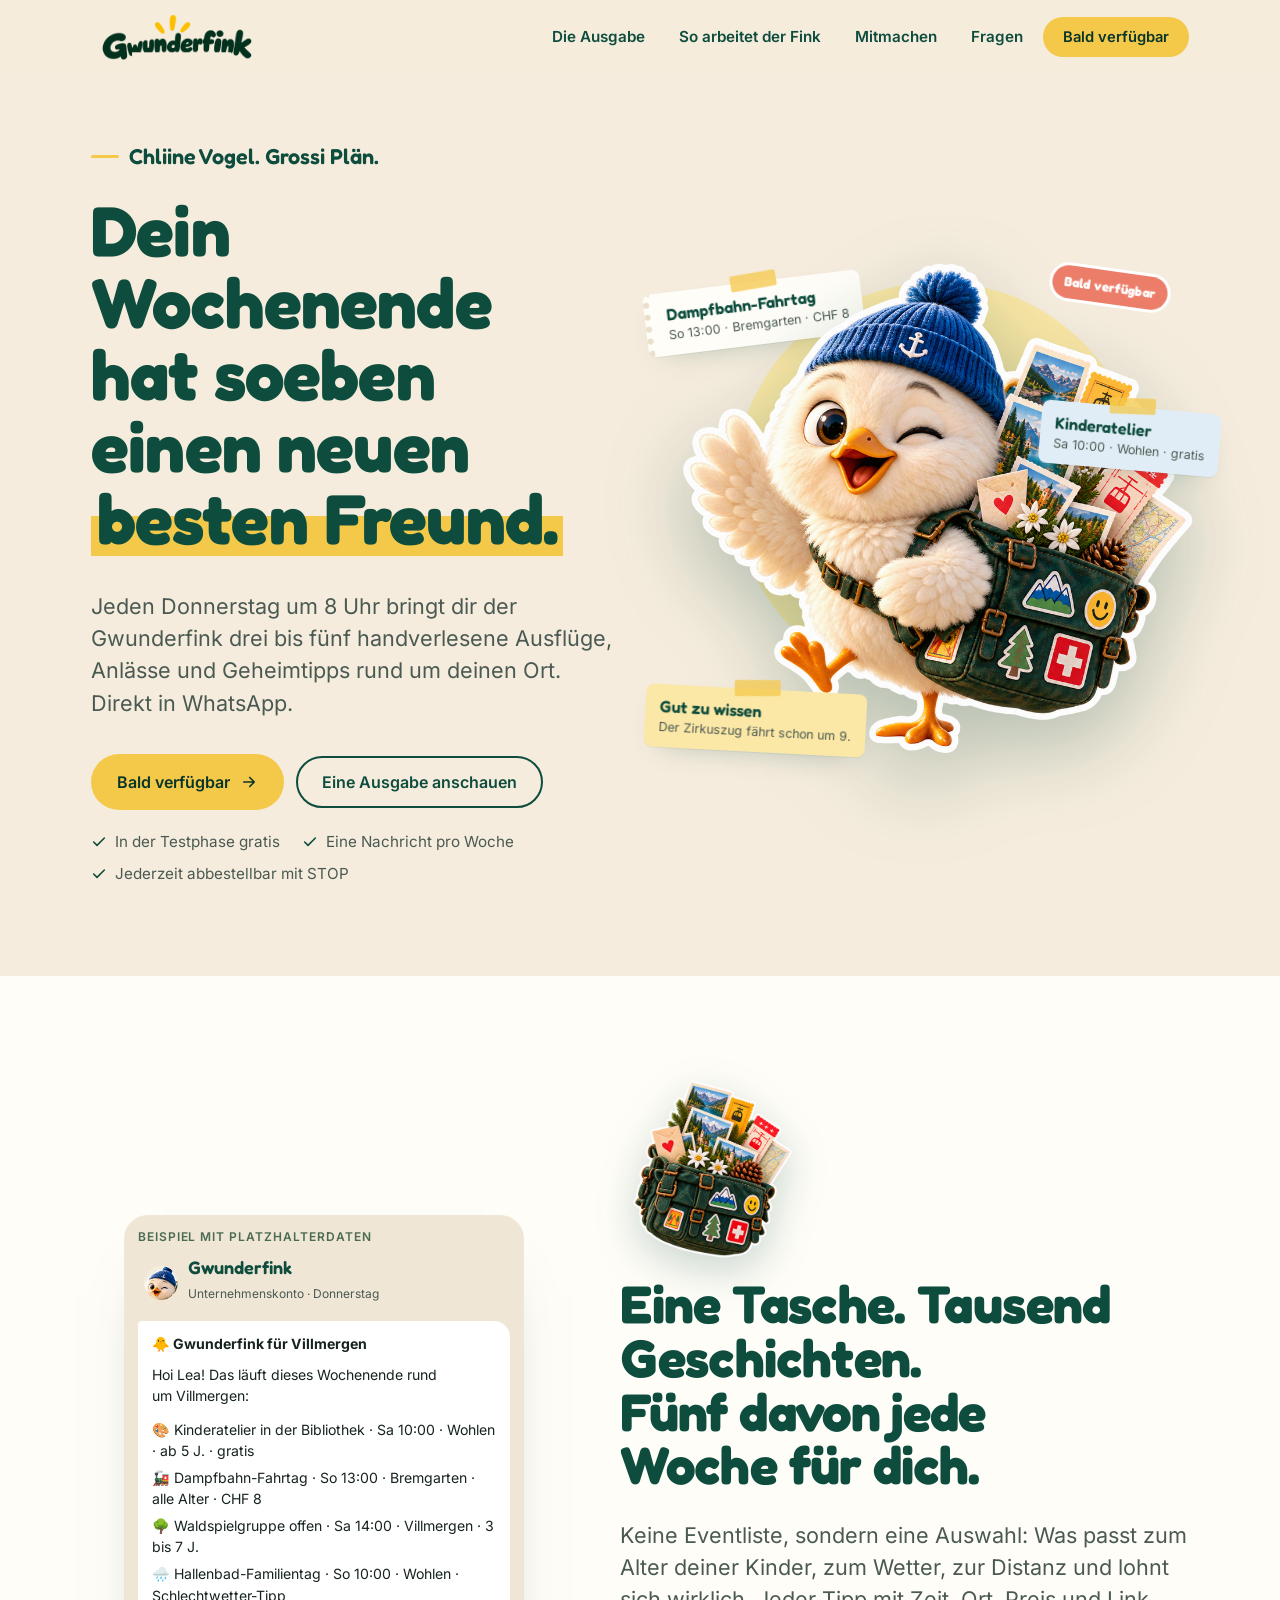
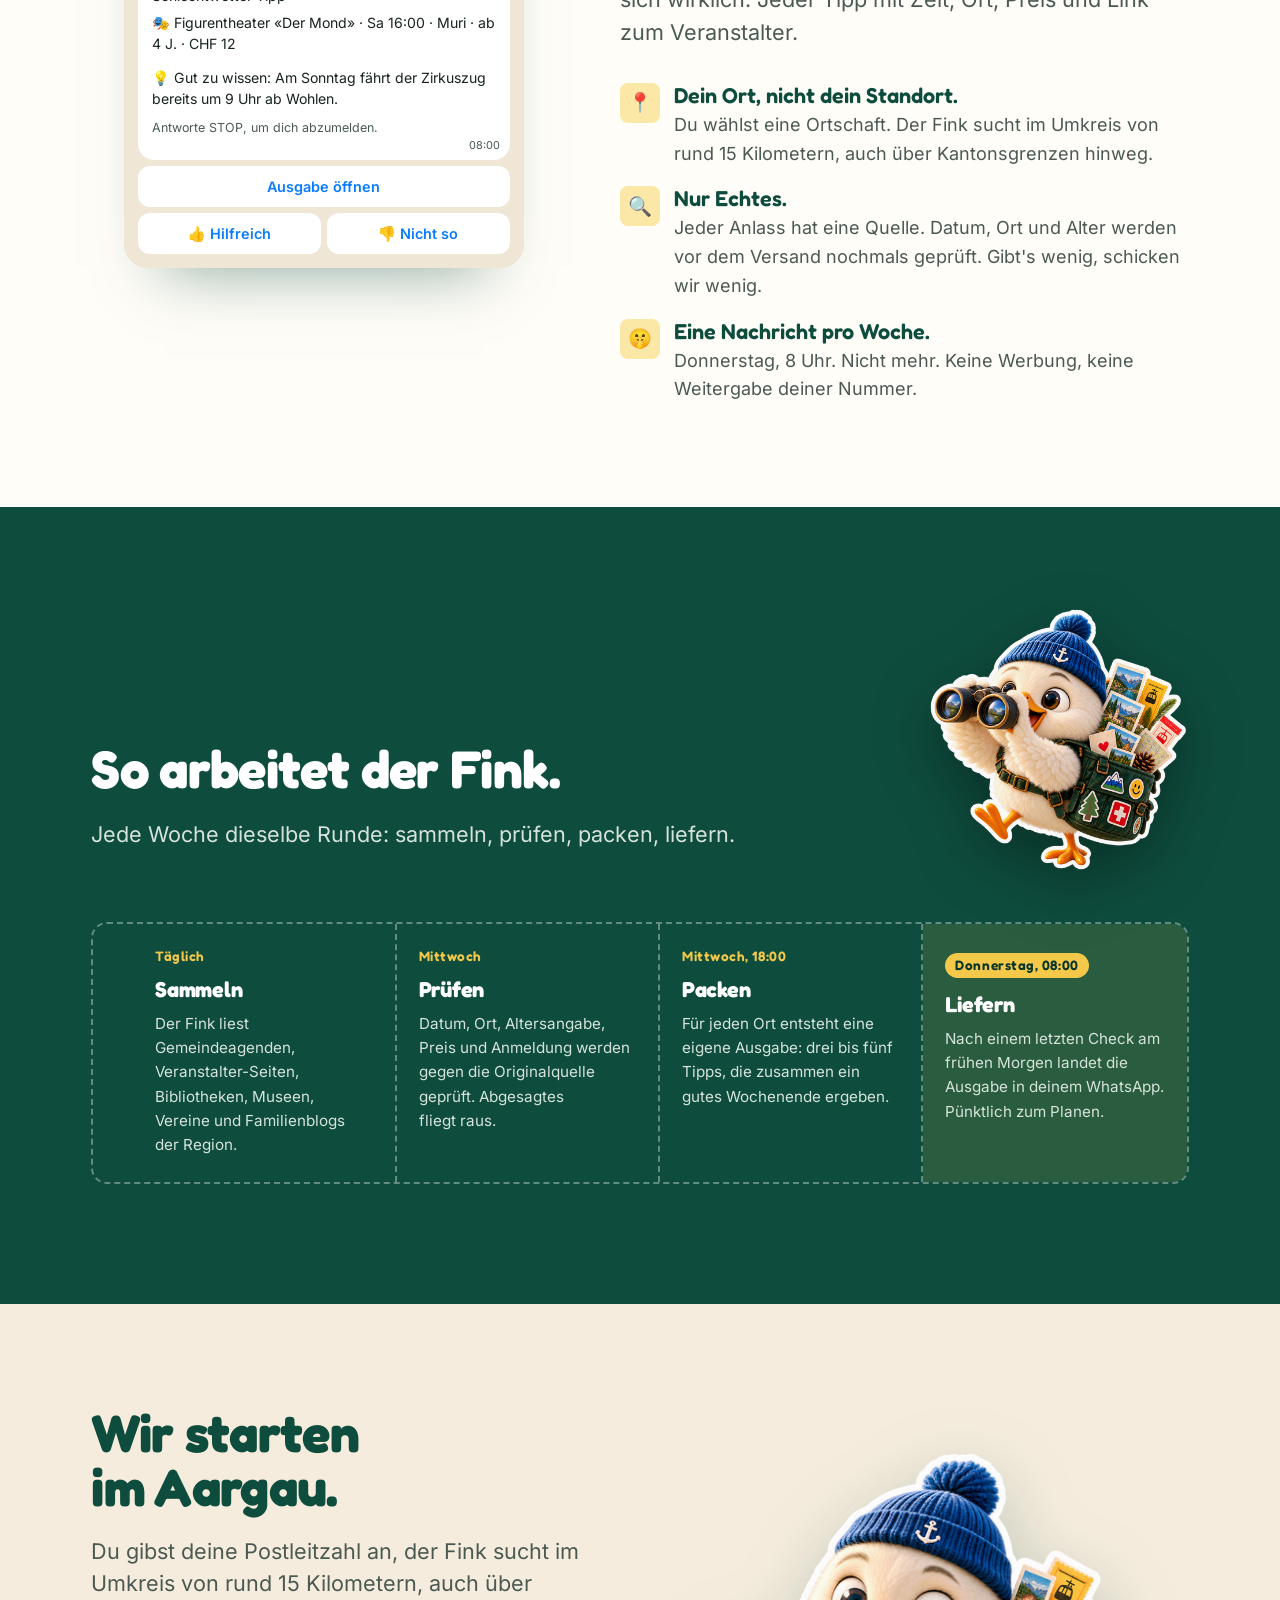
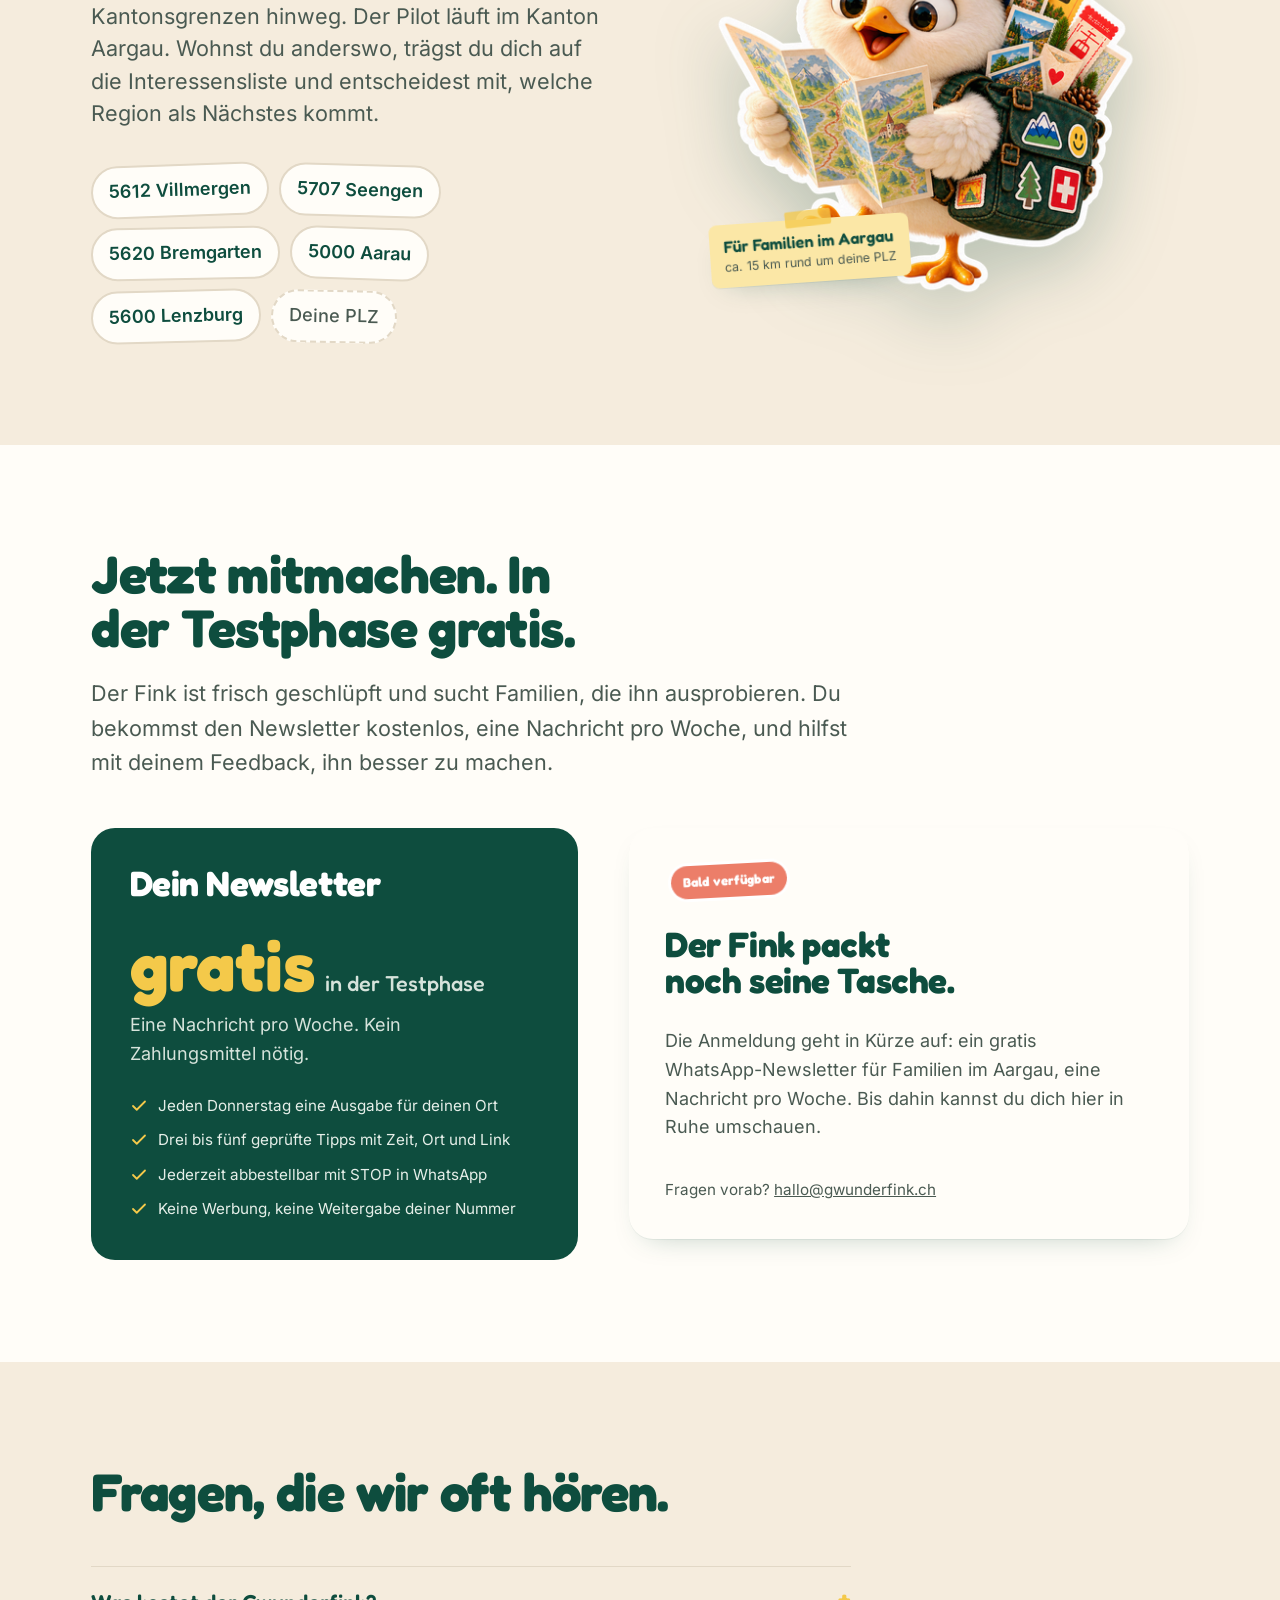
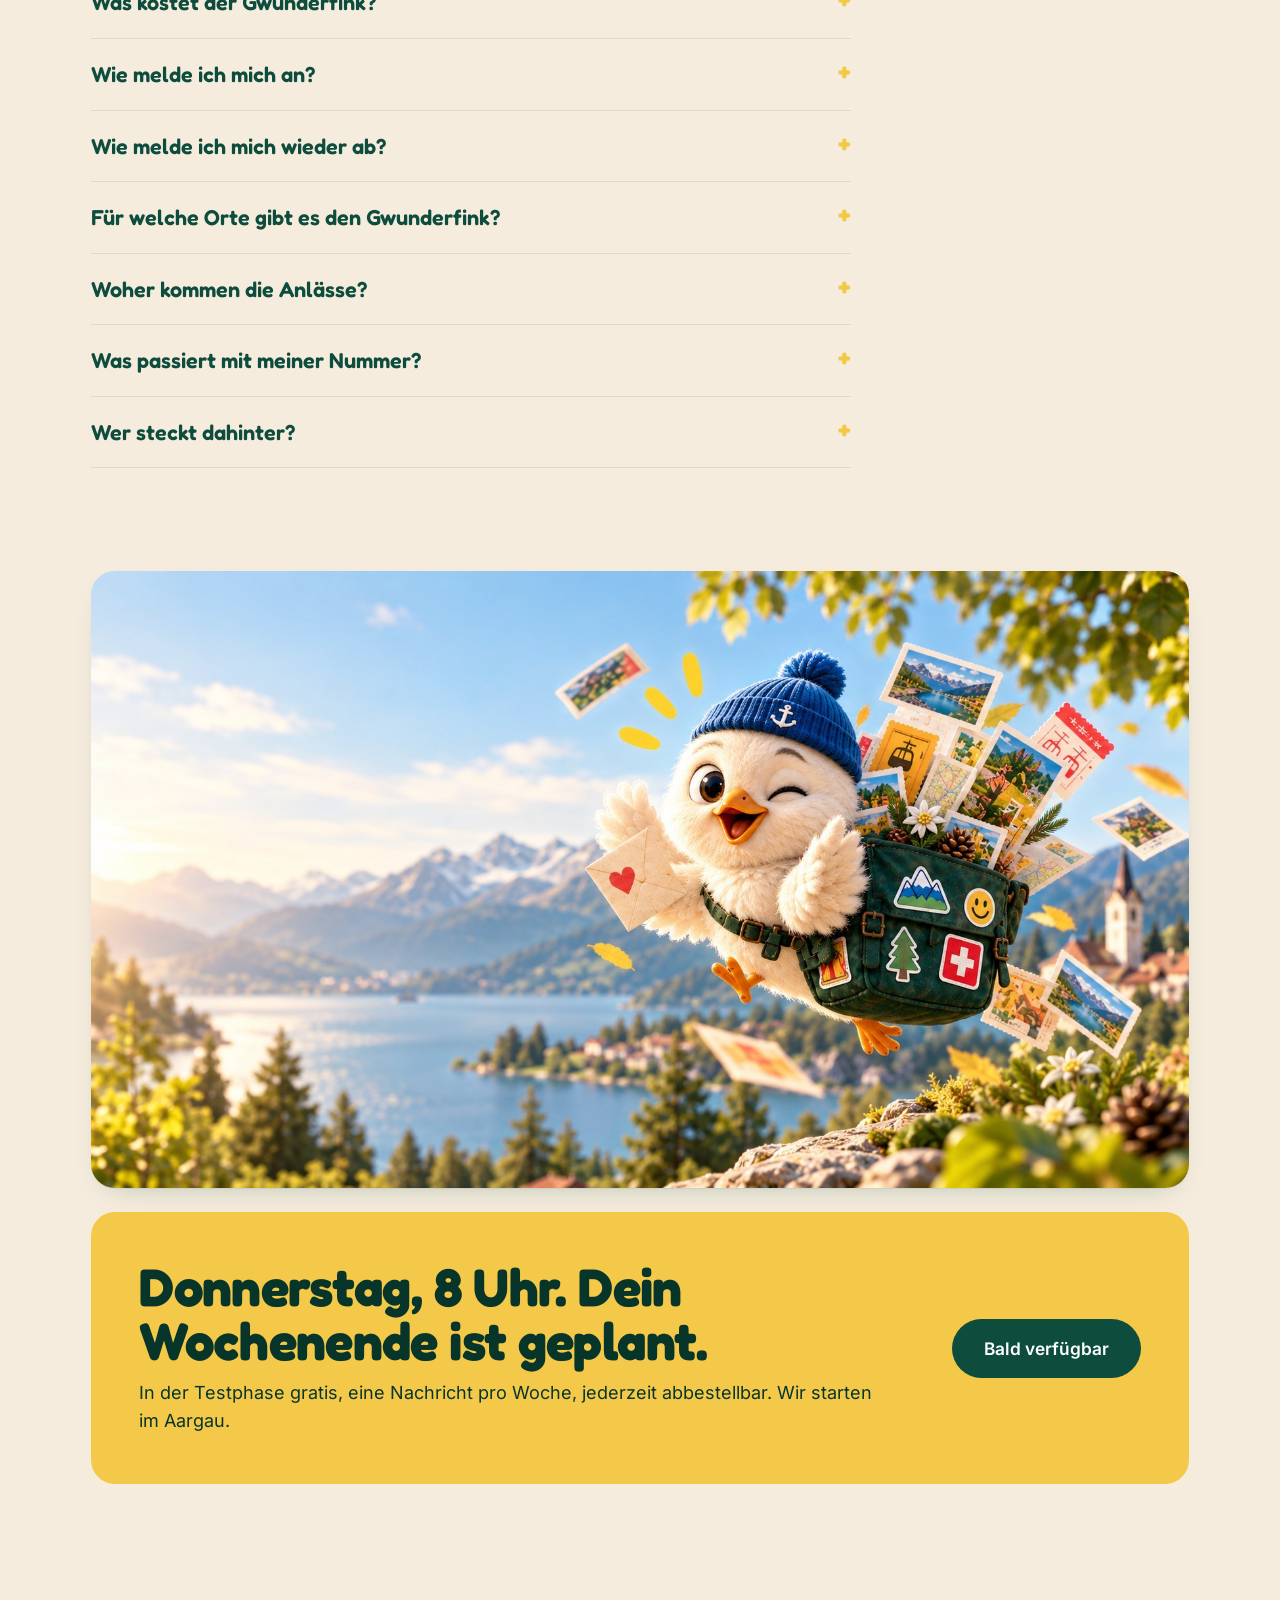
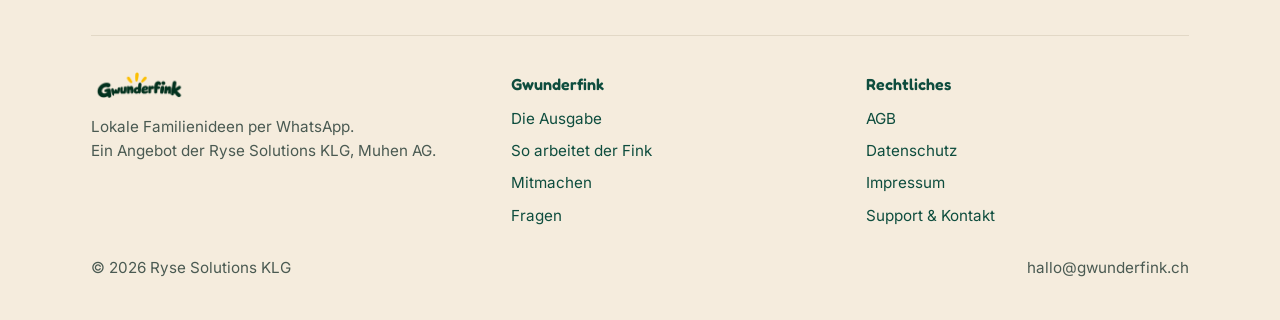
==== commit a59fb966: "Schriften selbst hosten, Social-Preview vervollständigen, Beispielausgabe kennzeichnen - Fredoka und" ====
--- a/index.html
+++ b/index.html
@@ -7,12 +7,23 @@
 <meta name="description" content="Jeden Donnerstag um 8 Uhr: drei bis fünf geprüfte Ausflüge, Anlässe und Familienideen rund um deinen Ort im Aargau, direkt in WhatsApp. In der Testphase gratis, eine Nachricht pro Woche, jederzeit abbestellbar.">
 <meta property="og:title" content="Gwunderfink. Chliine Vogel. Grossi Plän.">
 <meta property="og:description" content="Lokale Familienideen fürs Wochenende, jeden Donnerstag per WhatsApp. In der Testphase gratis.">
-<meta property="og:image" content="https://www.gwunderfink.ch/assets/og.jpg">
+<meta property="og:type" content="website">
+<meta property="og:site_name" content="Gwunderfink">
+<meta property="og:locale" content="de_CH">
+<meta property="og:url" content="https://gwunderfink.ch/">
+<meta property="og:image" content="https://gwunderfink.ch/assets/og.jpg">
+<meta property="og:image:type" content="image/jpeg">
+<meta property="og:image:width" content="1200">
+<meta property="og:image:height" content="630">
+<meta property="og:image:alt" content="Gwunderfink, der Fink mit seiner Tasche und dem Claim: Chliine Vogel. Grossi Plän.">
+<meta name="twitter:card" content="summary_large_image">
+<meta name="twitter:title" content="Gwunderfink. Chliine Vogel. Grossi Plän.">
+<meta name="twitter:description" content="Lokale Familienideen fürs Wochenende, jeden Donnerstag per WhatsApp. In der Testphase gratis.">
+<meta name="twitter:image" content="https://gwunderfink.ch/assets/og.jpg">
+<link rel="canonical" href="https://gwunderfink.ch/">
 <meta name="theme-color" content="#F5ECDD">
 <link rel="icon" href="assets/fink-avatar.png">
-<link rel="preconnect" href="https://fonts.googleapis.com">
-<link rel="preconnect" href="https://fonts.gstatic.com" crossorigin>
-<link href="https://fonts.googleapis.com/css2?family=Fredoka:wght@500;600;700&family=Inter:wght@400;500;600;700&display=swap" rel="stylesheet">
+<link rel="stylesheet" href="/assets/fonts/fonts.css">
 <link rel="stylesheet" href="style.css">
 <link rel="preload" as="image" href="assets/fink-wink.png">
 </head>
@@ -75,6 +86,7 @@
 <section id="ausgabe" class="section on-paper">
   <div class="wrap edition">
     <figure class="wa" aria-label="Beispiel einer Gwunderfink-Ausgabe">
+      <figcaption class="wa-label">Beispiel mit Platzhalterdaten</figcaption>
       <div class="wa-head"><img src="assets/fink-avatar.png" alt=""><div><b>Gwunderfink</b><small>Unternehmenskonto · Donnerstag</small></div></div>
       <div class="bubble">
         <p class="head">🐥 Gwunderfink für Villmergen</p>
--- a/assets/fonts/fonts.css
+++ b/assets/fonts/fonts.css
@@ -0,0 +1,8 @@
+/* Selbst gehostete Schriften (SIL OFL), kein Aufruf an Dritte. */
+@font-face{font-family:'Fredoka';font-style:normal;font-weight:500;font-display:swap;src:url('/assets/fonts/fredoka-latin-500-normal.woff2') format('woff2');}
+@font-face{font-family:'Fredoka';font-style:normal;font-weight:600;font-display:swap;src:url('/assets/fonts/fredoka-latin-600-normal.woff2') format('woff2');}
+@font-face{font-family:'Fredoka';font-style:normal;font-weight:700;font-display:swap;src:url('/assets/fonts/fredoka-latin-700-normal.woff2') format('woff2');}
+@font-face{font-family:'Inter';font-style:normal;font-weight:400;font-display:swap;src:url('/assets/fonts/inter-latin-400-normal.woff2') format('woff2');}
+@font-face{font-family:'Inter';font-style:normal;font-weight:500;font-display:swap;src:url('/assets/fonts/inter-latin-500-normal.woff2') format('woff2');}
+@font-face{font-family:'Inter';font-style:normal;font-weight:600;font-display:swap;src:url('/assets/fonts/inter-latin-600-normal.woff2') format('woff2');}
+@font-face{font-family:'Inter';font-style:normal;font-weight:700;font-display:swap;src:url('/assets/fonts/inter-latin-700-normal.woff2') format('woff2');}
--- a/style.css
+++ b/style.css
@@ -321,3 +321,6 @@
   .reveal{opacity:0;transform:translateY(16px);transition:opacity .7s cubic-bezier(.22,.61,.36,1),transform .7s cubic-bezier(.22,.61,.36,1)}
   .reveal.in{opacity:1;transform:none}
 }
+
+/* Beschriftung Beispielausgabe */
+.wa-label{font:600 12px/1.3 Inter,sans-serif;letter-spacing:.08em;text-transform:uppercase;color:#4A6B52;margin:0 0 8px}
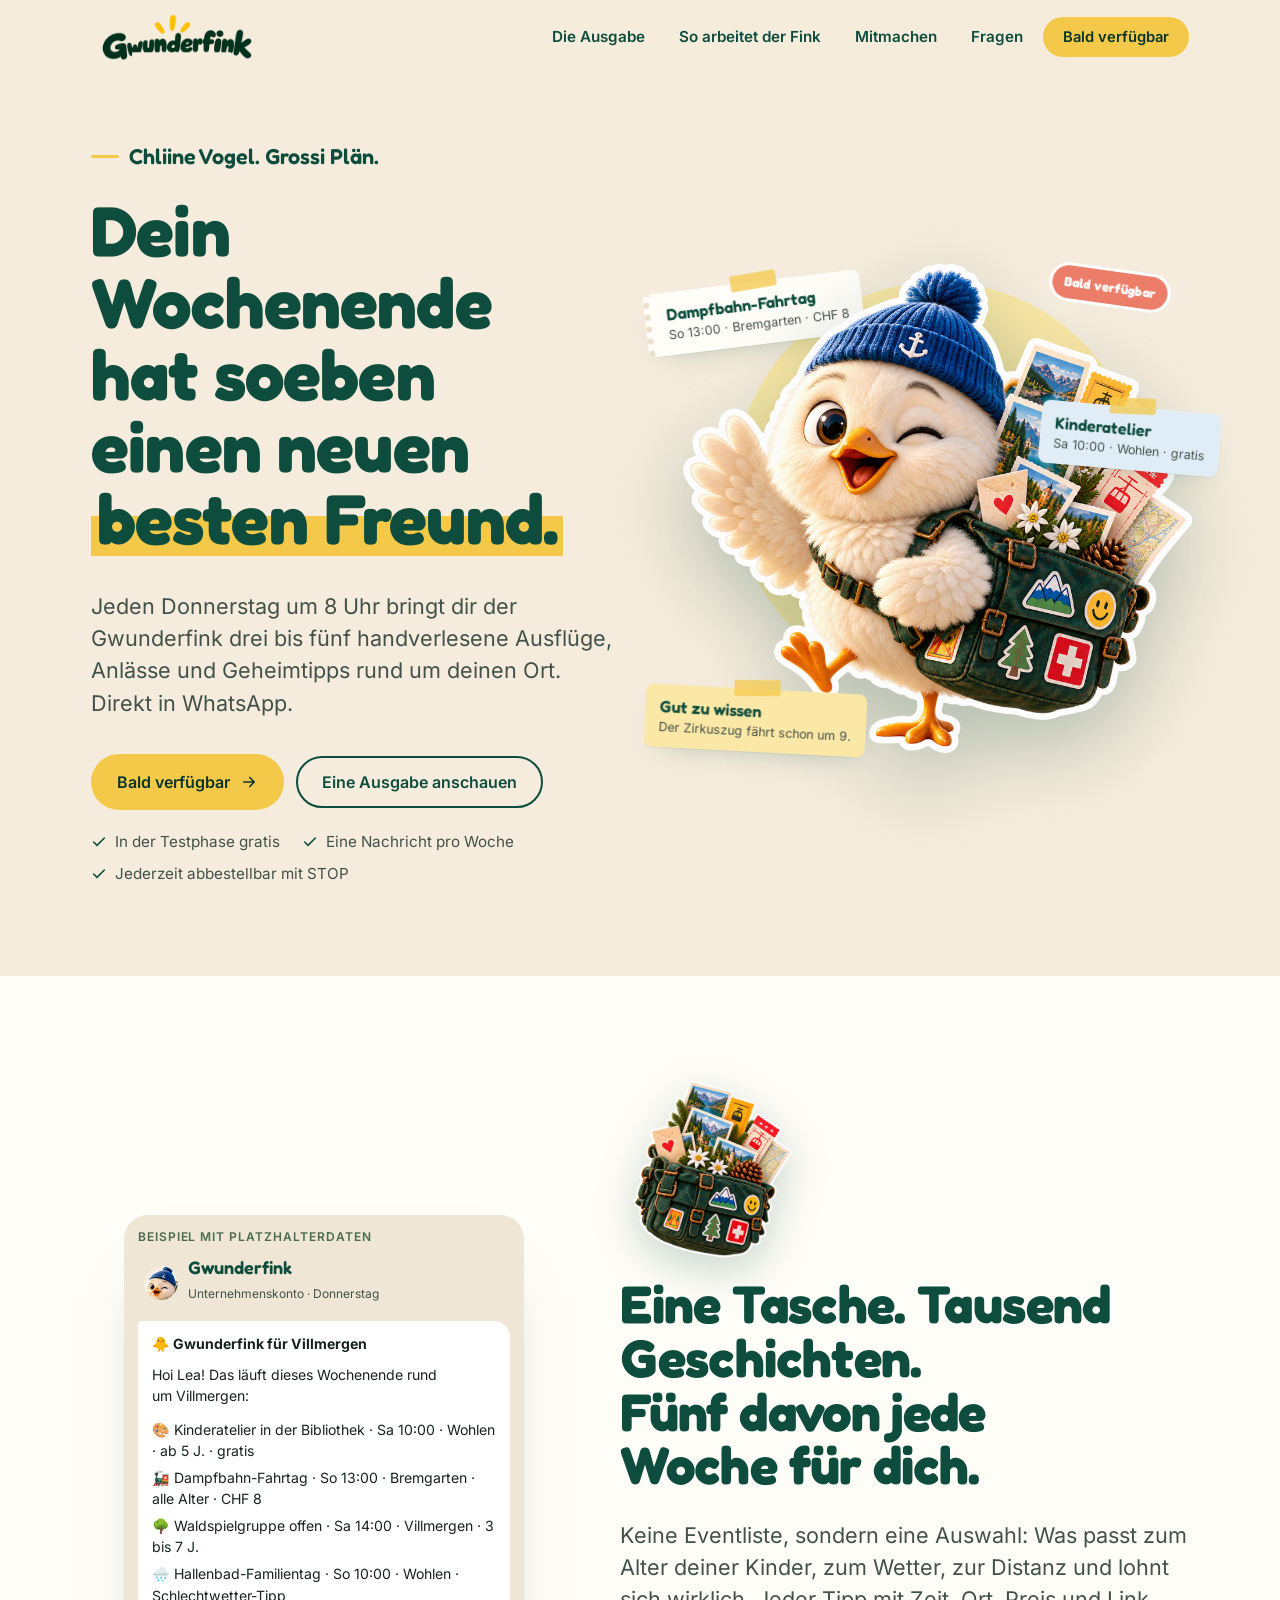
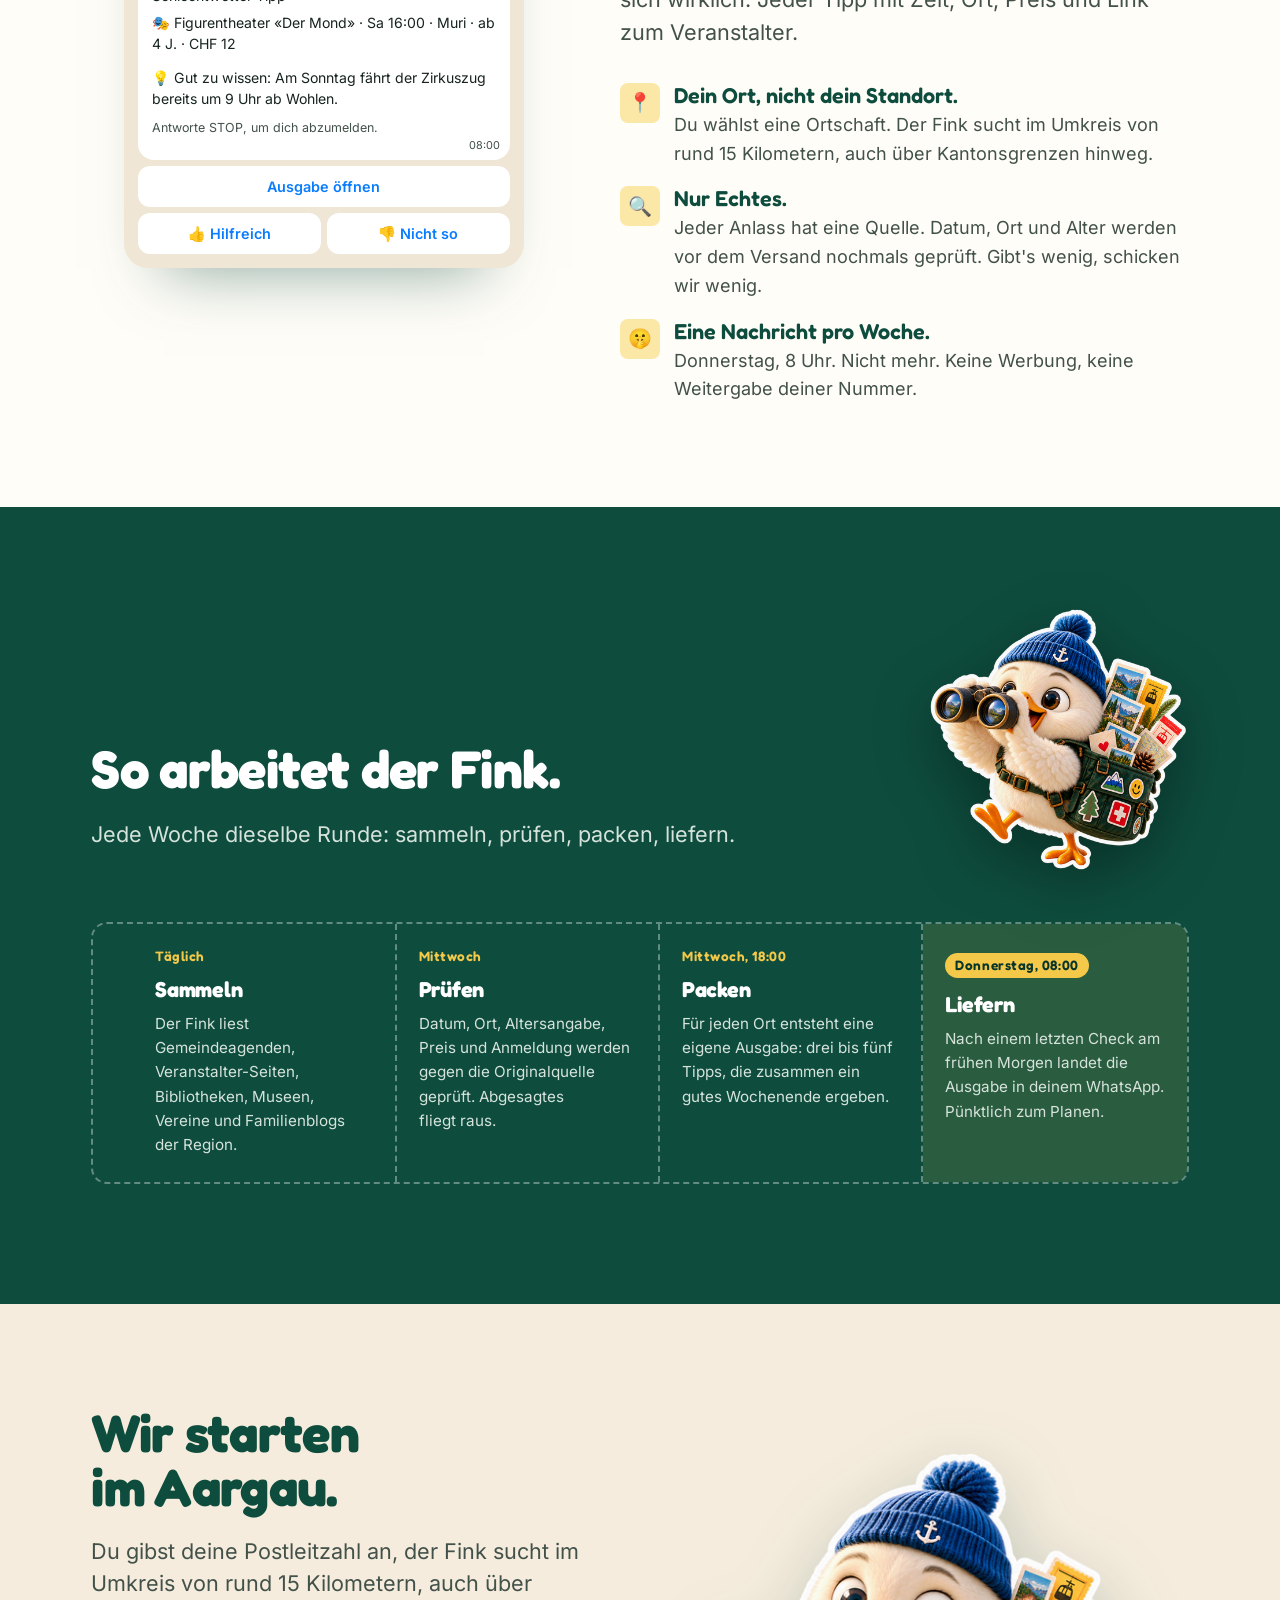
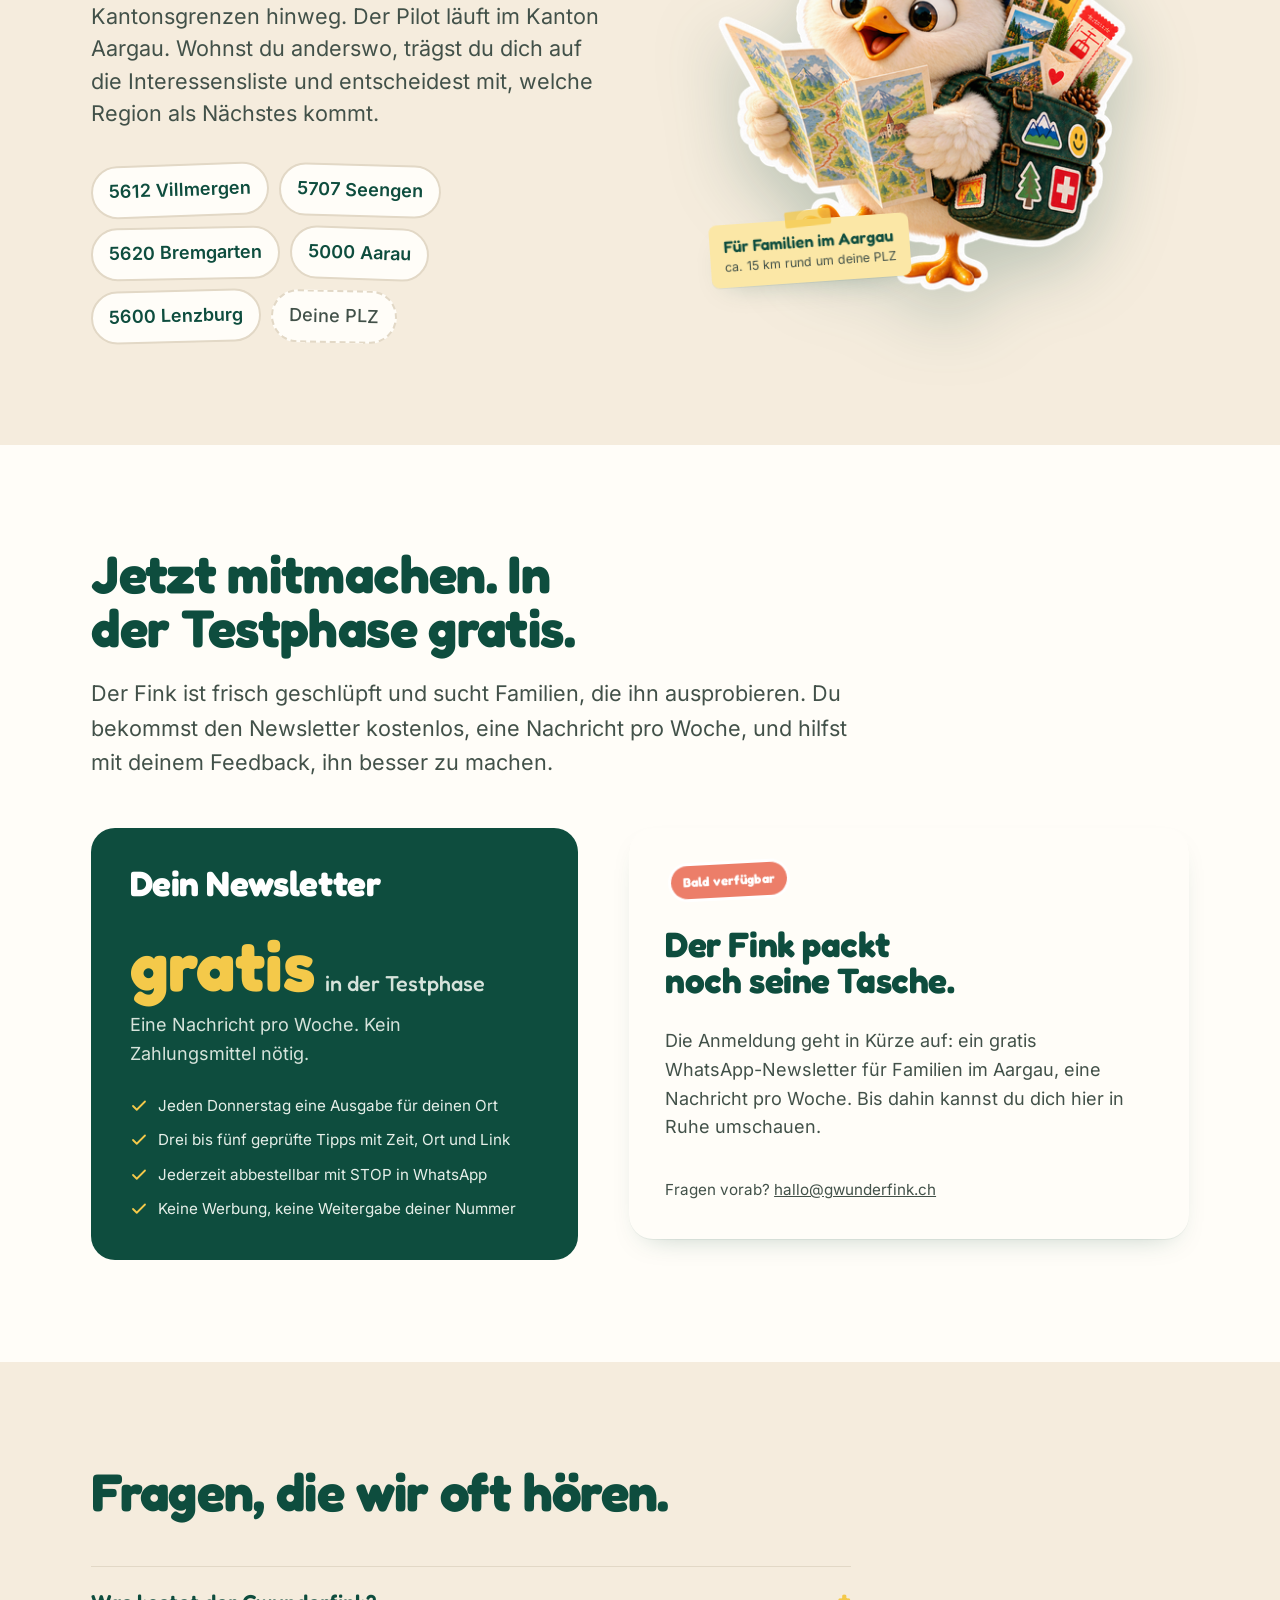
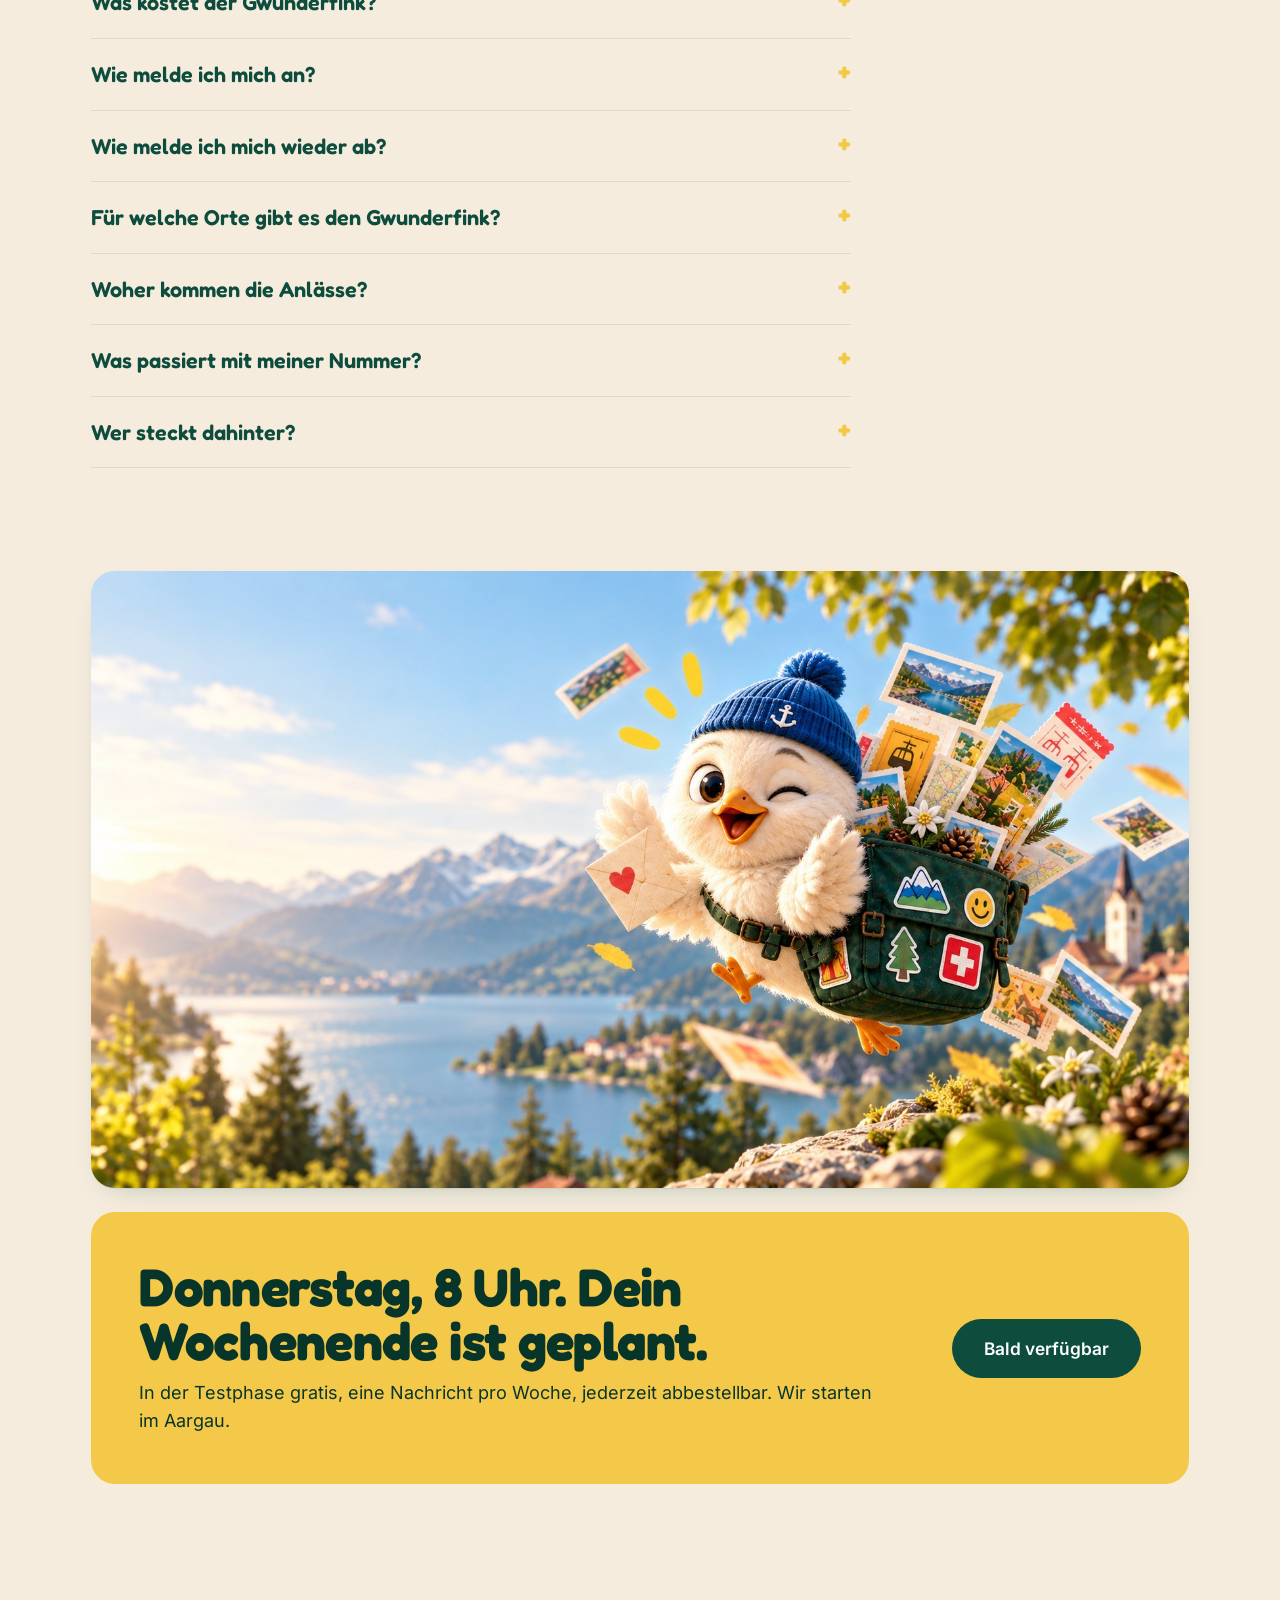
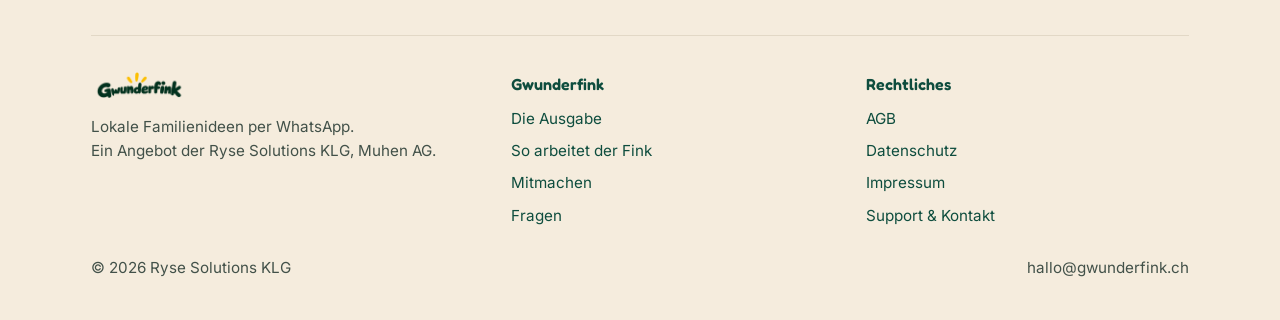
==== commit 465ff72e: "Typografie: geschuetzte Leerzeichen in Betraegen, Artikelnummern und Einheiten Co-Authored-By: Claud" ====
--- a/index.html
+++ b/index.html
@@ -26,6 +26,7 @@
 <link rel="stylesheet" href="/assets/fonts/fonts.css">
 <link rel="stylesheet" href="style.css">
 <link rel="preload" as="image" href="assets/fink-wink.png">
+<script type="application/ld+json">{"@context":"https://schema.org","@graph":[{"@type":"Organization","@id":"https://gwunderfink.ch/#organisation","name":"Ryse Solutions KLG","url":"https://gwunderfink.ch/","email":"hallo@gwunderfink.ch","address":{"@type":"PostalAddress","streetAddress":"Talackerstrasse 15","postalCode":"5037","addressLocality":"Muhen","addressCountry":"CH"},"identifier":{"@type":"PropertyValue","propertyID":"UID","value":"CHE-268.832.753"}},{"@type":"WebSite","@id":"https://gwunderfink.ch/#website","url":"https://gwunderfink.ch/","name":"Gwunderfink","description":"Jeden Donnerstag um 8 Uhr: drei bis fünf geprüfte Ausflüge, Anlässe und Familienideen rund um deinen Ort im Aargau, direkt in WhatsApp. In der Testphase gratis, eine Nachricht pro Woche, jederzeit abbestellbar.","inLanguage":"de-CH","publisher":{"@id":"https://gwunderfink.ch/#organisation"}},{"@type":"WebPage","@id":"https://gwunderfink.ch/#seite","url":"https://gwunderfink.ch/","name":"Dein Wochenende hat soeben einen neuen besten Freund.","description":"Jeden Donnerstag um 8 Uhr: drei bis fünf geprüfte Ausflüge, Anlässe und Familienideen rund um deinen Ort im Aargau, direkt in WhatsApp. In der Testphase gratis, eine Nachricht pro Woche, jederzeit abbestellbar.","inLanguage":"de-CH","isPartOf":{"@id":"https://gwunderfink.ch/#website"}}]}</script>
 </head>
 <body class="preorder">
 <a class="skip" href="#main">Zum Inhalt</a>
@@ -74,7 +75,7 @@
     <div class="stage" aria-label="Der Gwunderfink mit seiner Tasche voller Ideen">
       <div class="sun" aria-hidden="true"></div>
       <img class="fink" src="assets/fink-wink.png" srcset="assets/fink-wink-sm.png 450w, assets/fink-wink.png 900w" sizes="(max-width:900px) 80vw, 42vw" alt="Der Gwunderfink, ein kleiner, flauschiger Vogel mit blauer Seemannsmütze und grüner Umhängetasche voller Postkarten" width="900" height="900">
-      <div class="paper ticket p1" aria-hidden="true"><b>Dampfbahn-Fahrtag</b><small>So 13:00 · Bremgarten · CHF 8</small></div>
+      <div class="paper ticket p1" aria-hidden="true"><b>Dampfbahn-Fahrtag</b><small>So 13:00 · Bremgarten · CHF&nbsp;8</small></div>
       <div class="paper card p2" aria-hidden="true"><b>Kinderatelier</b><small>Sa 10:00 · Wohlen · gratis</small></div>
       <div class="paper note p3" aria-hidden="true"><b>Gut zu wissen</b><small>Der Zirkuszug fährt schon um 9.</small></div>
       <span class="sticker s-new" aria-hidden="true">Bald verfügbar</span>
@@ -91,7 +92,7 @@
       <div class="bubble">
         <p class="head">🐥 Gwunderfink für Villmergen</p>
         <p>Hoi Lea! Das läuft dieses Wochenende rund um Villmergen:</p>
-        <p class="tips"><span>🎨 Kinderatelier in der Bibliothek · Sa 10:00 · Wohlen · ab 5 J. · gratis</span><span>🚂 Dampfbahn-Fahrtag · So 13:00 · Bremgarten · alle Alter · CHF 8</span><span>🌳 Waldspielgruppe offen · Sa 14:00 · Villmergen · 3 bis 7 J.</span><span>🌧️ Hallenbad-Familientag · So 10:00 · Wohlen · Schlechtwetter-Tipp</span><span>🎭 Figurentheater «Der Mond» · Sa 16:00 · Muri · ab 4 J. · CHF 12</span></p>
+        <p class="tips"><span>🎨 Kinderatelier in der Bibliothek · Sa 10:00 · Wohlen · ab 5 J. · gratis</span><span>🚂 Dampfbahn-Fahrtag · So 13:00 · Bremgarten · alle Alter · CHF&nbsp;8</span><span>🌳 Waldspielgruppe offen · Sa 14:00 · Villmergen · 3 bis 7 J.</span><span>🌧️ Hallenbad-Familientag · So 10:00 · Wohlen · Schlechtwetter-Tipp</span><span>🎭 Figurentheater «Der Mond» · Sa 16:00 · Muri · ab 4 J. · CHF&nbsp;12</span></p>
         <p>💡 Gut zu wissen: Am Sonntag fährt der Zirkuszug bereits um 9 Uhr ab Wohlen.</p>
         <p class="foot">Antworte STOP, um dich abzumelden.</p>
         <time>08:00</time>
@@ -148,7 +149,7 @@
     </div>
     <figure class="map-fink">
       <img src="assets/fink-karte-sm.png" srcset="assets/fink-karte-sm.png 450w, assets/fink-karte.png 900w" sizes="(max-width:900px) 70vw, 420px" alt="Der Gwunderfink studiert eine Wanderkarte" width="420" height="420" loading="lazy">
-      <span class="paper note tag" aria-hidden="true"><b>Für Familien im Aargau</b><small>ca. 15 km rund um deine PLZ</small></span>
+      <span class="paper note tag" aria-hidden="true"><b>Für Familien im Aargau</b><small>ca. 15&nbsp;km rund um deine PLZ</small></span>
     </figure>
   </div>
 </section>
--- a/style.css
+++ b/style.css
@@ -7,7 +7,7 @@
   /* Markenfarben (verbindlich) */
   --forest:#0E4D3E; --moss:#6E8F72; --cream:#F5ECDD; --sunny:#F4C94A; --coral:#EC7E69; --sky:#8FB8D8;
   /* Abgeleitet */
-  --forest-deep:#083529; --forest-soft:#E3EDE7; --cream-deep:#EADFCB; --paper:#FFFDF8; --ink:#16231E; --ink-soft:#4A5A52; --line:#E2D8C6;
+  --forest-deep:#083529; --forest-soft:#E3EDE7; --cream-deep:#EADFCB; --paper:#FFFDF8; --ink:#16231E; --ink-soft:#425149; --line:#E2D8C6;
   --sunny-soft:#FBE7A6; --coral-soft:#F9D6CD; --sky-soft:#E1EDF6; --ok:#2F7D4F; --err:#B4432B;
   /* Aliase für Subseiten (ausgabe.css / konto.css) */
   --gruen:var(--forest); --gruen-tief:var(--forest-deep); --gruen-hell:var(--forest-soft); --gelb:var(--sunny); --gelb-marker:var(--sunny-soft); --gelb-tief:#E0B43A;
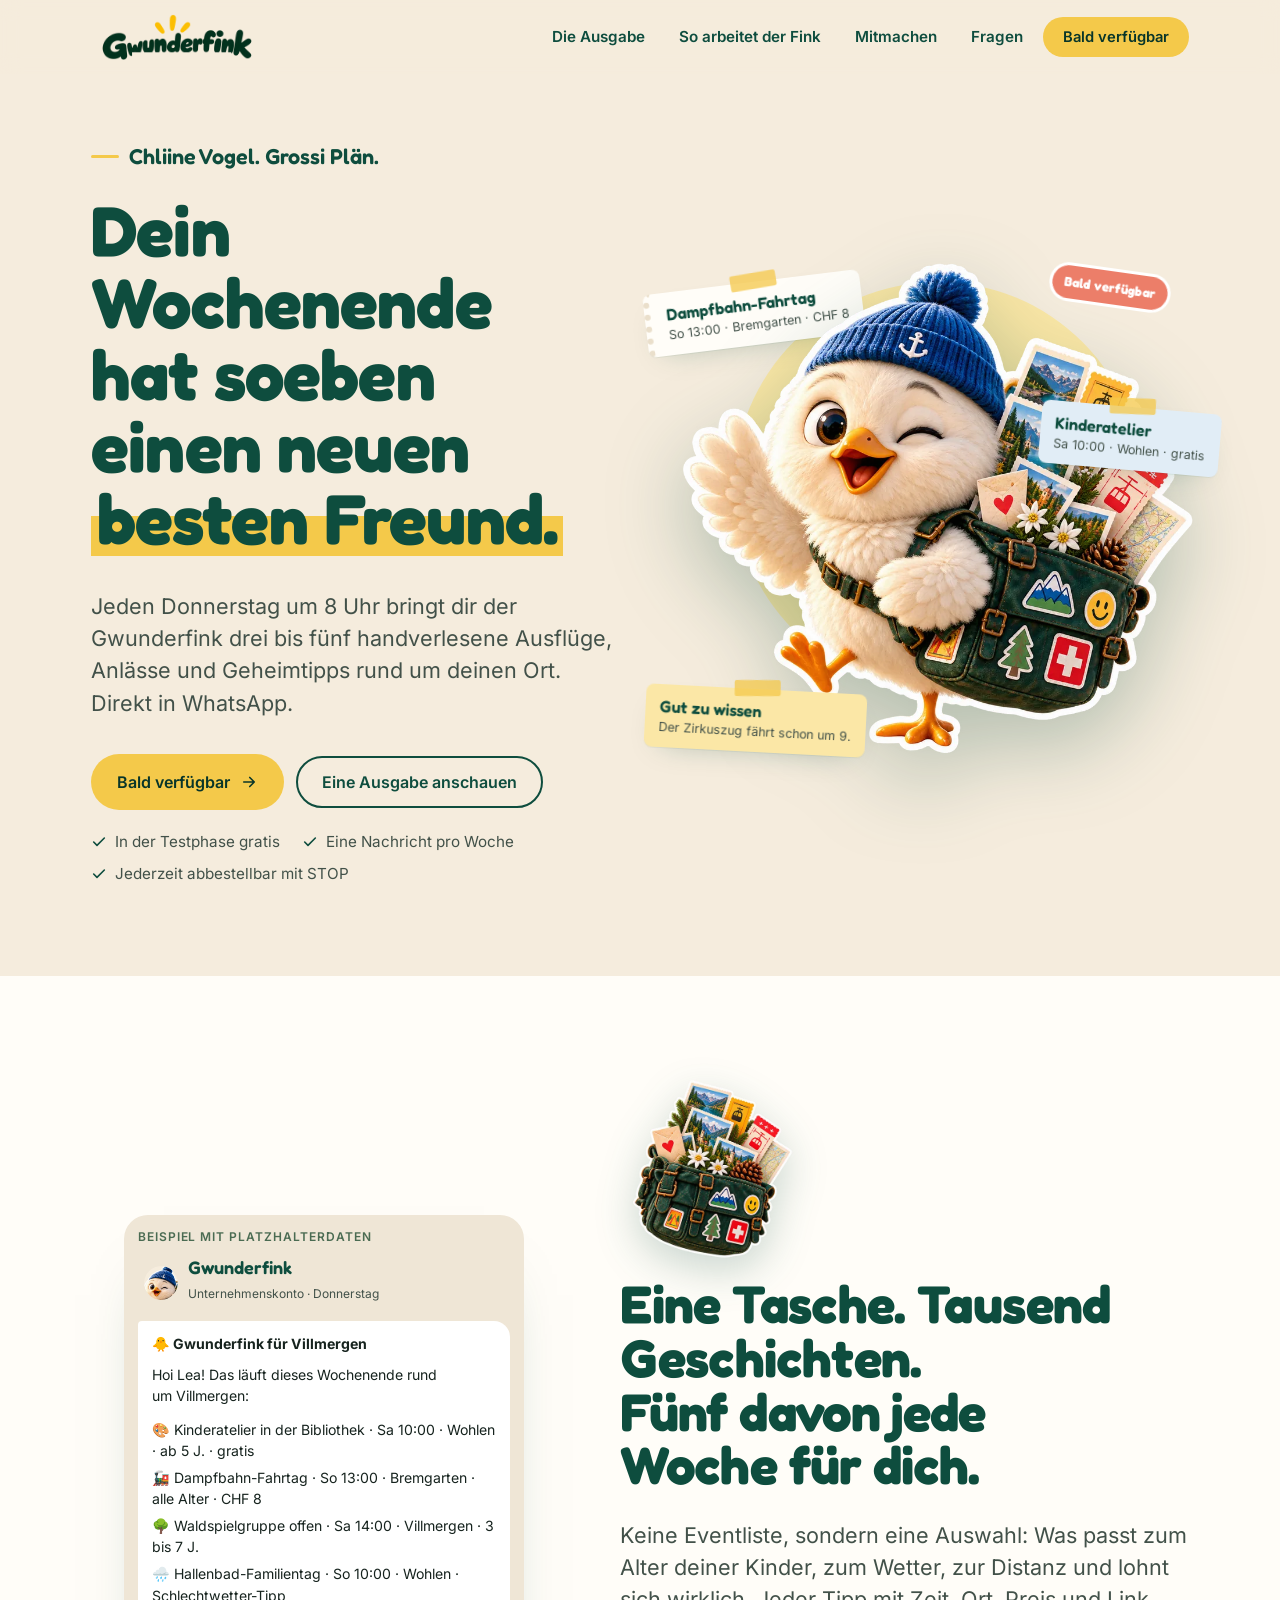
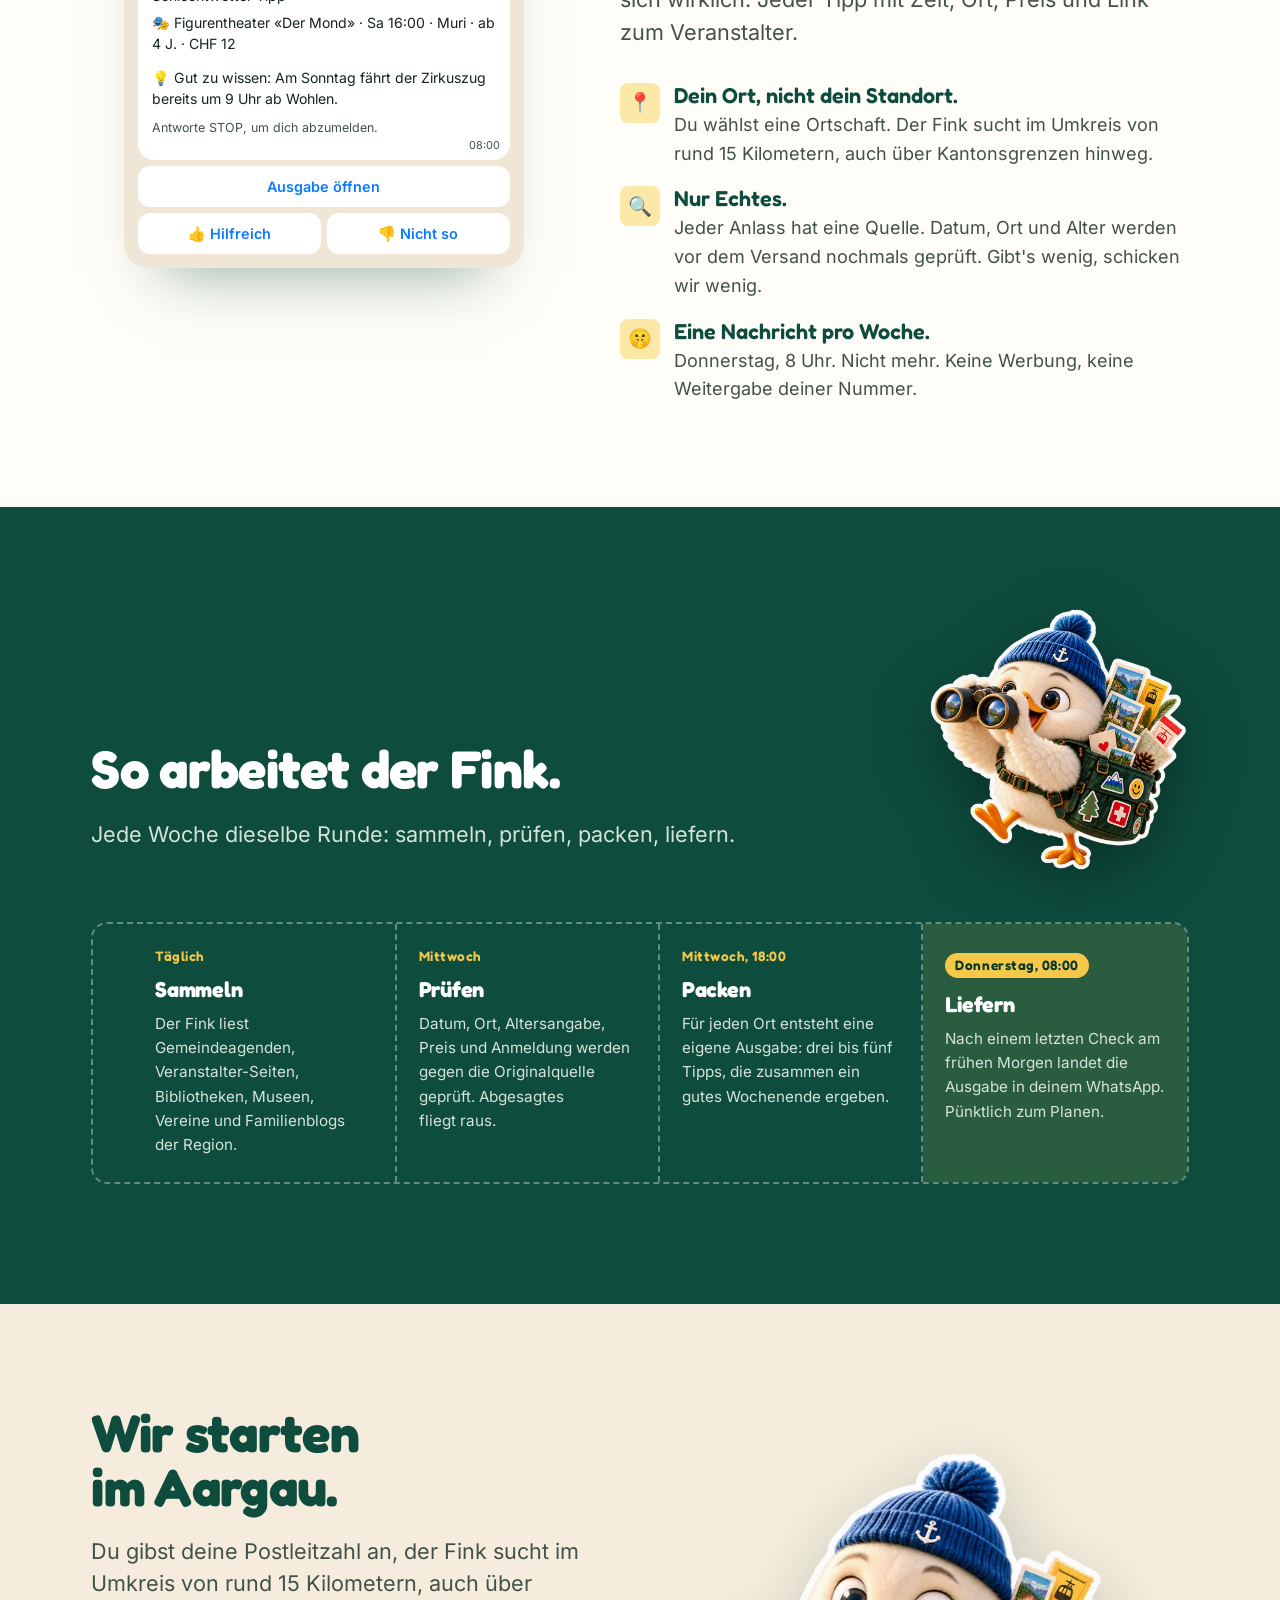
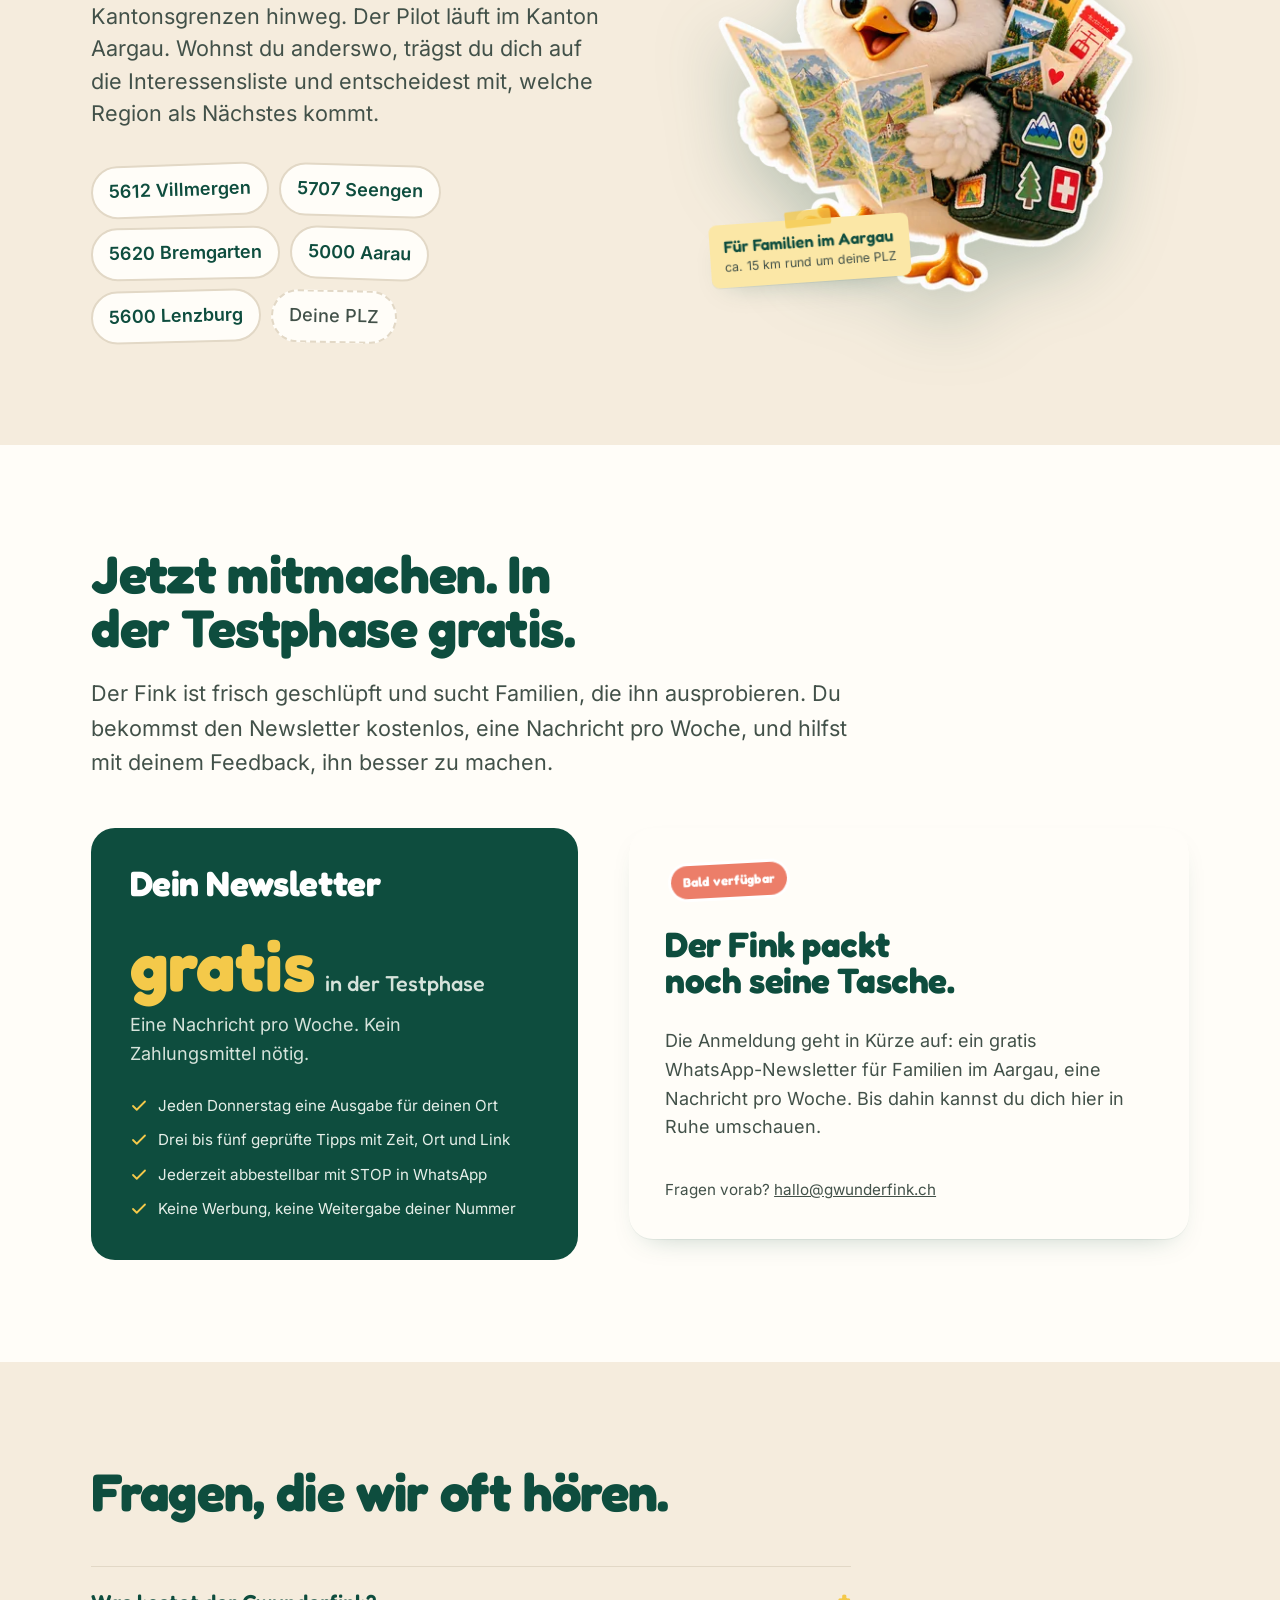
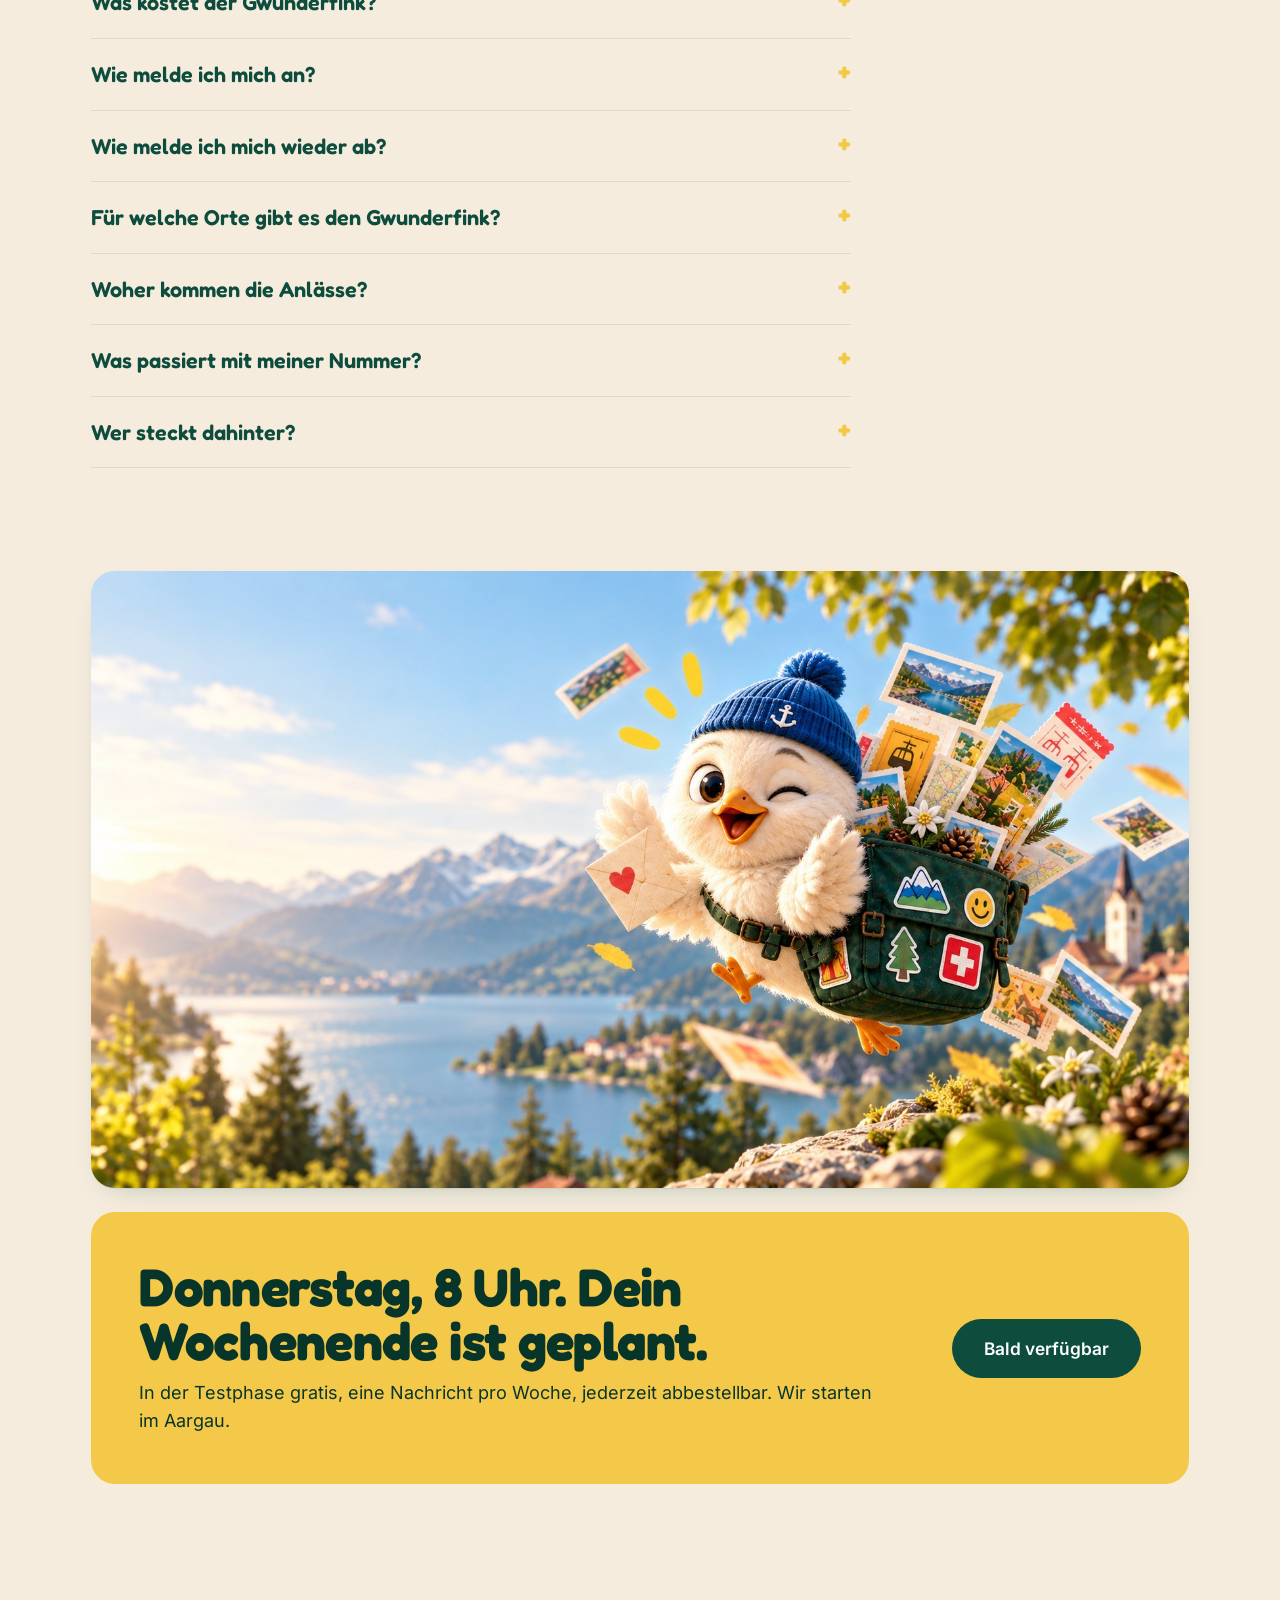
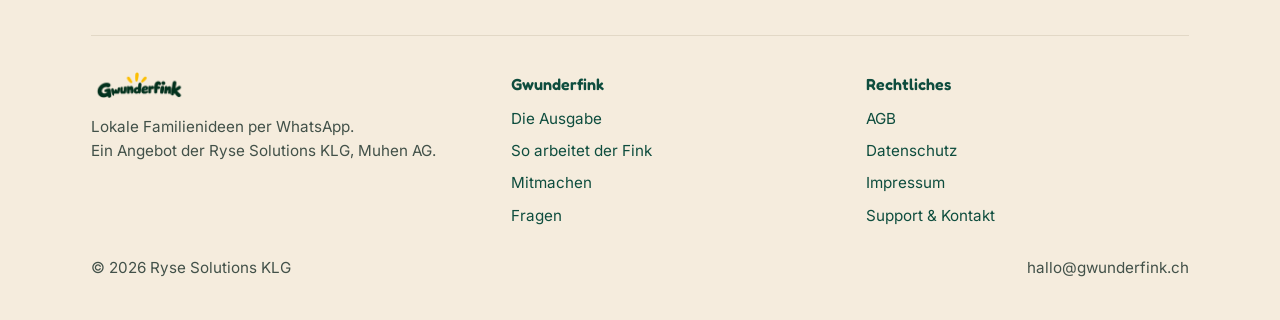
==== commit 02f6254b: "Startseite von 2281 KB auf 393 KB Illustrationen als WebP (84 Prozent kleiner), Rueckfallbild auf di" ====
--- a/index.html
+++ b/index.html
@@ -4,7 +4,7 @@
 <meta charset="utf-8">
 <meta name="viewport" content="width=device-width, initial-scale=1">
 <title>Gwunderfink | Lokale Familienideen per WhatsApp. Gratis in der Testphase.</title>
-<meta name="description" content="Jeden Donnerstag um 8 Uhr: drei bis fünf geprüfte Ausflüge, Anlässe und Familienideen rund um deinen Ort im Aargau, direkt in WhatsApp. In der Testphase gratis, eine Nachricht pro Woche, jederzeit abbestellbar.">
+<meta name="description" content="Jeden Donnerstag um 8 Uhr: drei bis fünf geprüfte Ausflüge und Familienideen rund um deinen Ort im Aargau, direkt in WhatsApp. Eine Nachricht pro Woche.">
 <meta property="og:title" content="Gwunderfink. Chliine Vogel. Grossi Plän.">
 <meta property="og:description" content="Lokale Familienideen fürs Wochenende, jeden Donnerstag per WhatsApp. In der Testphase gratis.">
 <meta property="og:type" content="website">
@@ -25,8 +25,8 @@
 <link rel="icon" href="assets/fink-avatar.png">
 <link rel="stylesheet" href="/assets/fonts/fonts.css">
 <link rel="stylesheet" href="style.css">
-<link rel="preload" as="image" href="assets/fink-wink.png">
-<script type="application/ld+json">{"@context":"https://schema.org","@graph":[{"@type":"Organization","@id":"https://gwunderfink.ch/#organisation","name":"Ryse Solutions KLG","url":"https://gwunderfink.ch/","email":"hallo@gwunderfink.ch","address":{"@type":"PostalAddress","streetAddress":"Talackerstrasse 15","postalCode":"5037","addressLocality":"Muhen","addressCountry":"CH"},"identifier":{"@type":"PropertyValue","propertyID":"UID","value":"CHE-268.832.753"}},{"@type":"WebSite","@id":"https://gwunderfink.ch/#website","url":"https://gwunderfink.ch/","name":"Gwunderfink","description":"Jeden Donnerstag um 8 Uhr: drei bis fünf geprüfte Ausflüge, Anlässe und Familienideen rund um deinen Ort im Aargau, direkt in WhatsApp. In der Testphase gratis, eine Nachricht pro Woche, jederzeit abbestellbar.","inLanguage":"de-CH","publisher":{"@id":"https://gwunderfink.ch/#organisation"}},{"@type":"WebPage","@id":"https://gwunderfink.ch/#seite","url":"https://gwunderfink.ch/","name":"Dein Wochenende hat soeben einen neuen besten Freund.","description":"Jeden Donnerstag um 8 Uhr: drei bis fünf geprüfte Ausflüge, Anlässe und Familienideen rund um deinen Ort im Aargau, direkt in WhatsApp. In der Testphase gratis, eine Nachricht pro Woche, jederzeit abbestellbar.","inLanguage":"de-CH","isPartOf":{"@id":"https://gwunderfink.ch/#website"}}]}</script>
+<link rel="preload" as="image" href="assets/fink-wink-sm.webp" imagesrcset="assets/fink-wink-sm.webp 450w, assets/fink-wink.webp 900w" imagesizes="(max-width:900px) 80vw, 42vw" fetchpriority="high">
+<script type="application/ld+json">{"@context":"https://schema.org","@graph":[{"@type":"Organization","@id":"https://gwunderfink.ch/#organisation","name":"Ryse Solutions KLG","url":"https://gwunderfink.ch/","email":"hallo@gwunderfink.ch","address":{"@type":"PostalAddress","streetAddress":"Talackerstrasse 15","postalCode":"5037","addressLocality":"Muhen","addressCountry":"CH"},"identifier":{"@type":"PropertyValue","propertyID":"UID","value":"CHE-268.832.753"}},{"@type":"WebSite","@id":"https://gwunderfink.ch/#website","url":"https://gwunderfink.ch/","name":"Gwunderfink","description":"Jeden Donnerstag um 8 Uhr: drei bis fünf geprüfte Ausflüge und Familienideen rund um deinen Ort im Aargau, direkt in WhatsApp. Eine Nachricht pro Woche.","inLanguage":"de-CH","publisher":{"@id":"https://gwunderfink.ch/#organisation"}},{"@type":"WebPage","@id":"https://gwunderfink.ch/#seite","url":"https://gwunderfink.ch/","name":"Dein Wochenende hat soeben einen neuen besten Freund.","description":"Jeden Donnerstag um 8 Uhr: drei bis fünf geprüfte Ausflüge und Familienideen rund um deinen Ort im Aargau, direkt in WhatsApp. Eine Nachricht pro Woche.","inLanguage":"de-CH","isPartOf":{"@id":"https://gwunderfink.ch/#website"}}]}</script>
 </head>
 <body class="preorder">
 <a class="skip" href="#main">Zum Inhalt</a>
@@ -34,8 +34,8 @@
 <header class="nav">
   <div class="wrap nav-in">
     <a class="logo" href="/" aria-label="Gwunderfink Startseite">
-      <img class="av" src="assets/fink-avatar.png" alt="" width="38" height="38">
-      <img class="wm" src="assets/wortmarke.png" alt="Gwunderfink" height="34">
+      <img class="av" src="assets/fink-avatar.webp" alt="" width="38" height="38">
+      <img class="wm" src="assets/wortmarke.webp" alt="Gwunderfink" height="34">
     </a>
     <a class="btn btn-primary btn-sm nav-cta-m only-live" href="#abo">Gratis anmelden</a><a class="btn btn-primary btn-sm nav-cta-m only-preorder" href="#abo">Bald verfügbar</a>
     <button class="nav-toggle" aria-expanded="false" aria-controls="navlinks" aria-label="Menü">
@@ -74,7 +74,7 @@
 
     <div class="stage" aria-label="Der Gwunderfink mit seiner Tasche voller Ideen">
       <div class="sun" aria-hidden="true"></div>
-      <img class="fink" src="assets/fink-wink.png" srcset="assets/fink-wink-sm.png 450w, assets/fink-wink.png 900w" sizes="(max-width:900px) 80vw, 42vw" alt="Der Gwunderfink, ein kleiner, flauschiger Vogel mit blauer Seemannsmütze und grüner Umhängetasche voller Postkarten" width="900" height="900">
+      <img class="fink" src="assets/fink-wink-sm.webp" srcset="assets/fink-wink-sm.webp 450w, assets/fink-wink.webp 900w" sizes="(max-width:900px) 80vw, 42vw" alt="Der Gwunderfink, ein kleiner, flauschiger Vogel mit blauer Seemannsmütze und grüner Umhängetasche voller Postkarten" width="900" height="900">
       <div class="paper ticket p1" aria-hidden="true"><b>Dampfbahn-Fahrtag</b><small>So 13:00 · Bremgarten · CHF&nbsp;8</small></div>
       <div class="paper card p2" aria-hidden="true"><b>Kinderatelier</b><small>Sa 10:00 · Wohlen · gratis</small></div>
       <div class="paper note p3" aria-hidden="true"><b>Gut zu wissen</b><small>Der Zirkuszug fährt schon um 9.</small></div>
@@ -88,7 +88,7 @@
   <div class="wrap edition">
     <figure class="wa" aria-label="Beispiel einer Gwunderfink-Ausgabe">
       <figcaption class="wa-label">Beispiel mit Platzhalterdaten</figcaption>
-      <div class="wa-head"><img src="assets/fink-avatar.png" alt=""><div><b>Gwunderfink</b><small>Unternehmenskonto · Donnerstag</small></div></div>
+      <div class="wa-head"><img src="assets/fink-avatar.webp" alt=""><div><b>Gwunderfink</b><small>Unternehmenskonto · Donnerstag</small></div></div>
       <div class="bubble">
         <p class="head">🐥 Gwunderfink für Villmergen</p>
         <p>Hoi Lea! Das läuft dieses Wochenende rund um Villmergen:</p>
@@ -101,7 +101,7 @@
       <div class="wa-row"><span class="wa-btn">👍 Hilfreich</span><span class="wa-btn">👎 Nicht so</span></div>
     </figure>
     <div class="edition-copy">
-      <img class="bag" src="assets/tasche-sm.png" srcset="assets/tasche-sm.png 450w, assets/tasche.png 900w" sizes="180px" alt="" width="180" height="180" loading="lazy">
+      <img class="bag" src="assets/tasche-sm.webp" srcset="assets/tasche-sm.webp 450w, assets/tasche.webp 900w" sizes="180px" alt="" width="180" height="180" loading="lazy">
       <h2>Eine Tasche. Tausend Geschichten. Fünf davon jede Woche für dich.</h2>
       <p class="lead">Keine Eventliste, sondern eine Auswahl: Was passt zum Alter deiner Kinder, zum Wetter, zur Distanz und lohnt sich wirklich. Jeder Tipp mit Zeit, Ort, Preis und Link zum Veranstalter.</p>
       <ul class="rules">
@@ -121,7 +121,7 @@
         <h2>So arbeitet der Fink.</h2>
         <p>Jede Woche dieselbe Runde: sammeln, prüfen, packen, liefern.</p>
       </div>
-      <img class="fink-side" src="assets/fink-fernglas-sm.png" srcset="assets/fink-fernglas-sm.png 450w, assets/fink-fernglas.png 900w" sizes="(max-width:900px) 40vw, 260px" alt="Der Gwunderfink schaut durchs Fernglas" width="260" height="260" loading="lazy">
+      <img class="fink-side" src="assets/fink-fernglas-sm.webp" srcset="assets/fink-fernglas-sm.webp 450w, assets/fink-fernglas.webp 900w" sizes="(max-width:900px) 40vw, 260px" alt="Der Gwunderfink schaut durchs Fernglas" width="260" height="260" loading="lazy">
     </div>
     <ol class="week">
       <li><span class="day">Täglich</span><h3>Sammeln</h3><p>Der Fink liest Gemeindeagenden, Veranstalter-Seiten, Bibliotheken, Museen, Vereine und Familienblogs der Region.</p></li>
@@ -148,7 +148,7 @@
       </ul>
     </div>
     <figure class="map-fink">
-      <img src="assets/fink-karte-sm.png" srcset="assets/fink-karte-sm.png 450w, assets/fink-karte.png 900w" sizes="(max-width:900px) 70vw, 420px" alt="Der Gwunderfink studiert eine Wanderkarte" width="420" height="420" loading="lazy">
+      <img src="assets/fink-karte-sm.webp" srcset="assets/fink-karte-sm.webp 450w, assets/fink-karte.webp 900w" sizes="(max-width:900px) 70vw, 420px" alt="Der Gwunderfink studiert eine Wanderkarte" width="420" height="420" loading="lazy">
       <span class="paper note tag" aria-hidden="true"><b>Für Familien im Aargau</b><small>ca. 15&nbsp;km rund um deine PLZ</small></span>
     </figure>
   </div>
@@ -239,7 +239,7 @@
   <div class="wrap">
     <div class="foot-in">
       <div class="foot-brand">
-        <img src="assets/wortmarke.png" alt="Gwunderfink">
+        <img src="assets/wortmarke.webp" alt="Gwunderfink">
         <p>Lokale Familienideen per WhatsApp.<br>Ein Angebot der Ryse Solutions KLG, Muhen AG.</p>
       </div>
       <div>
